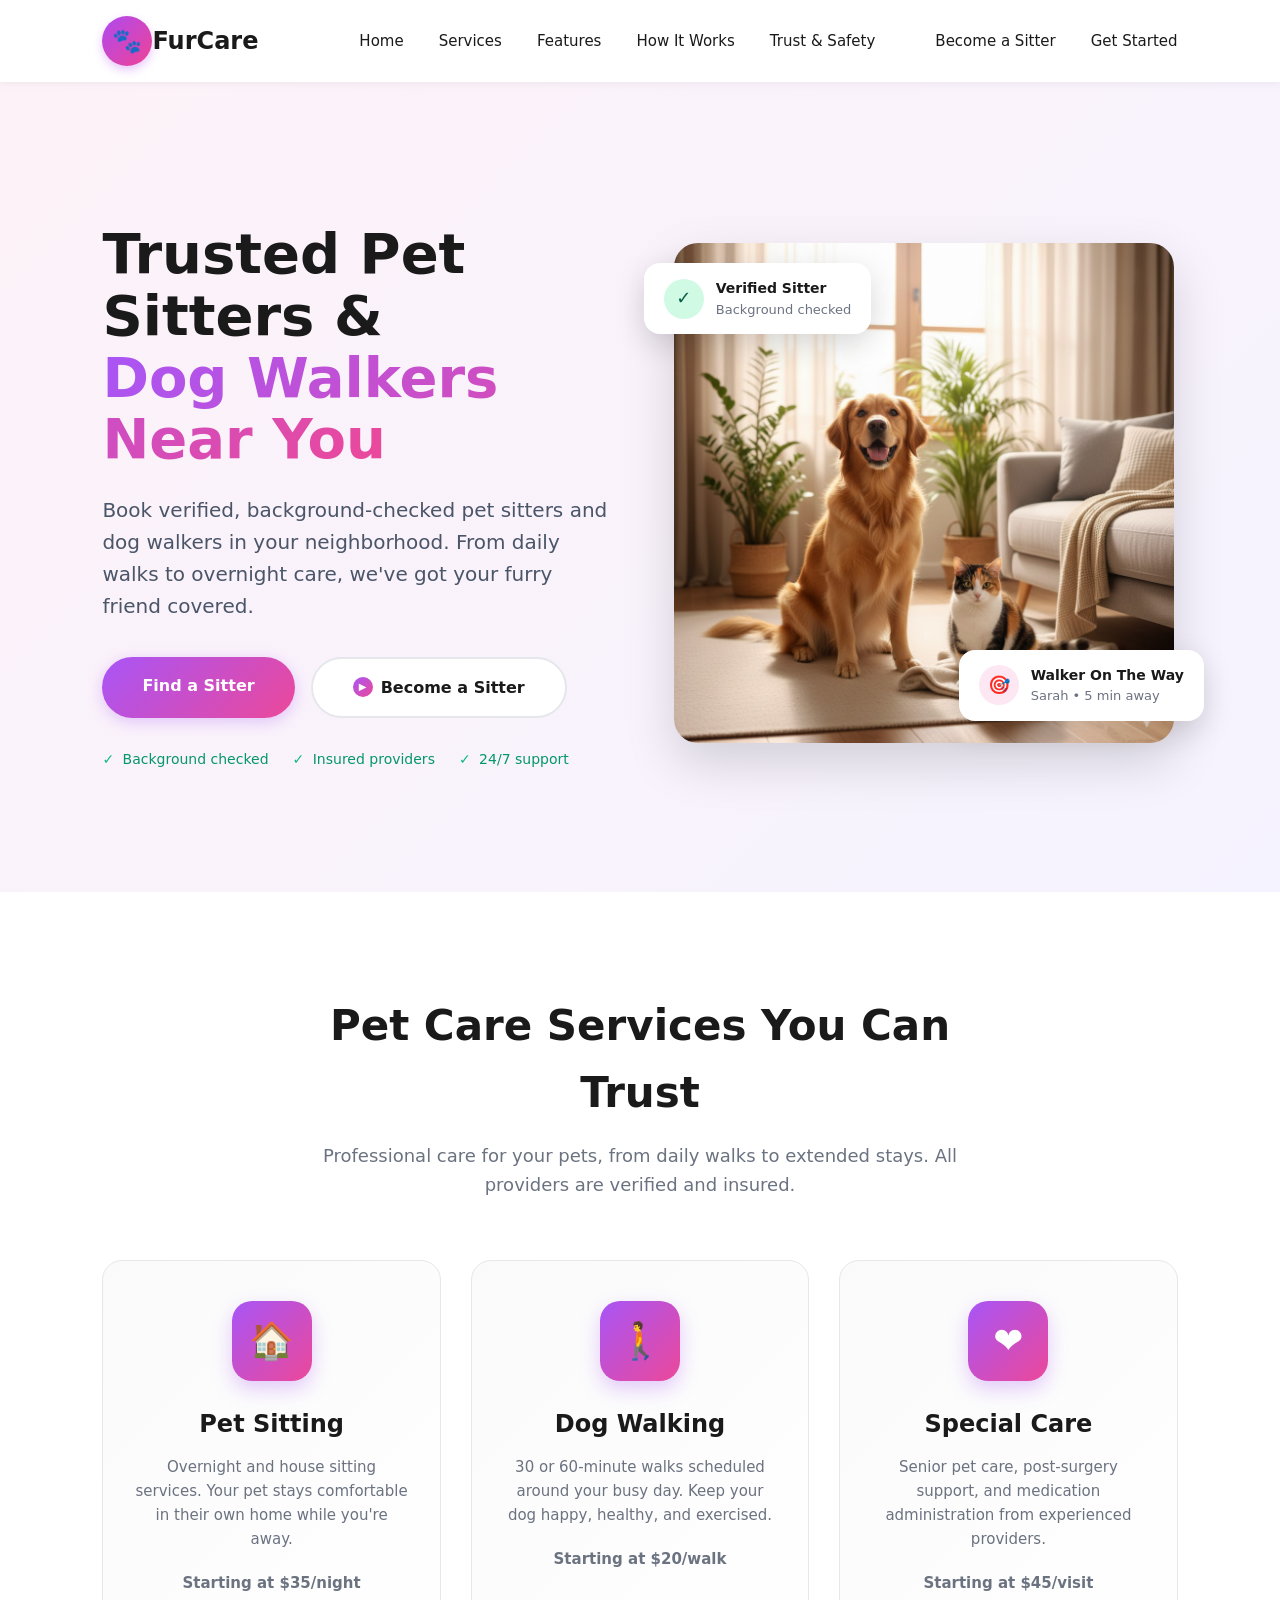
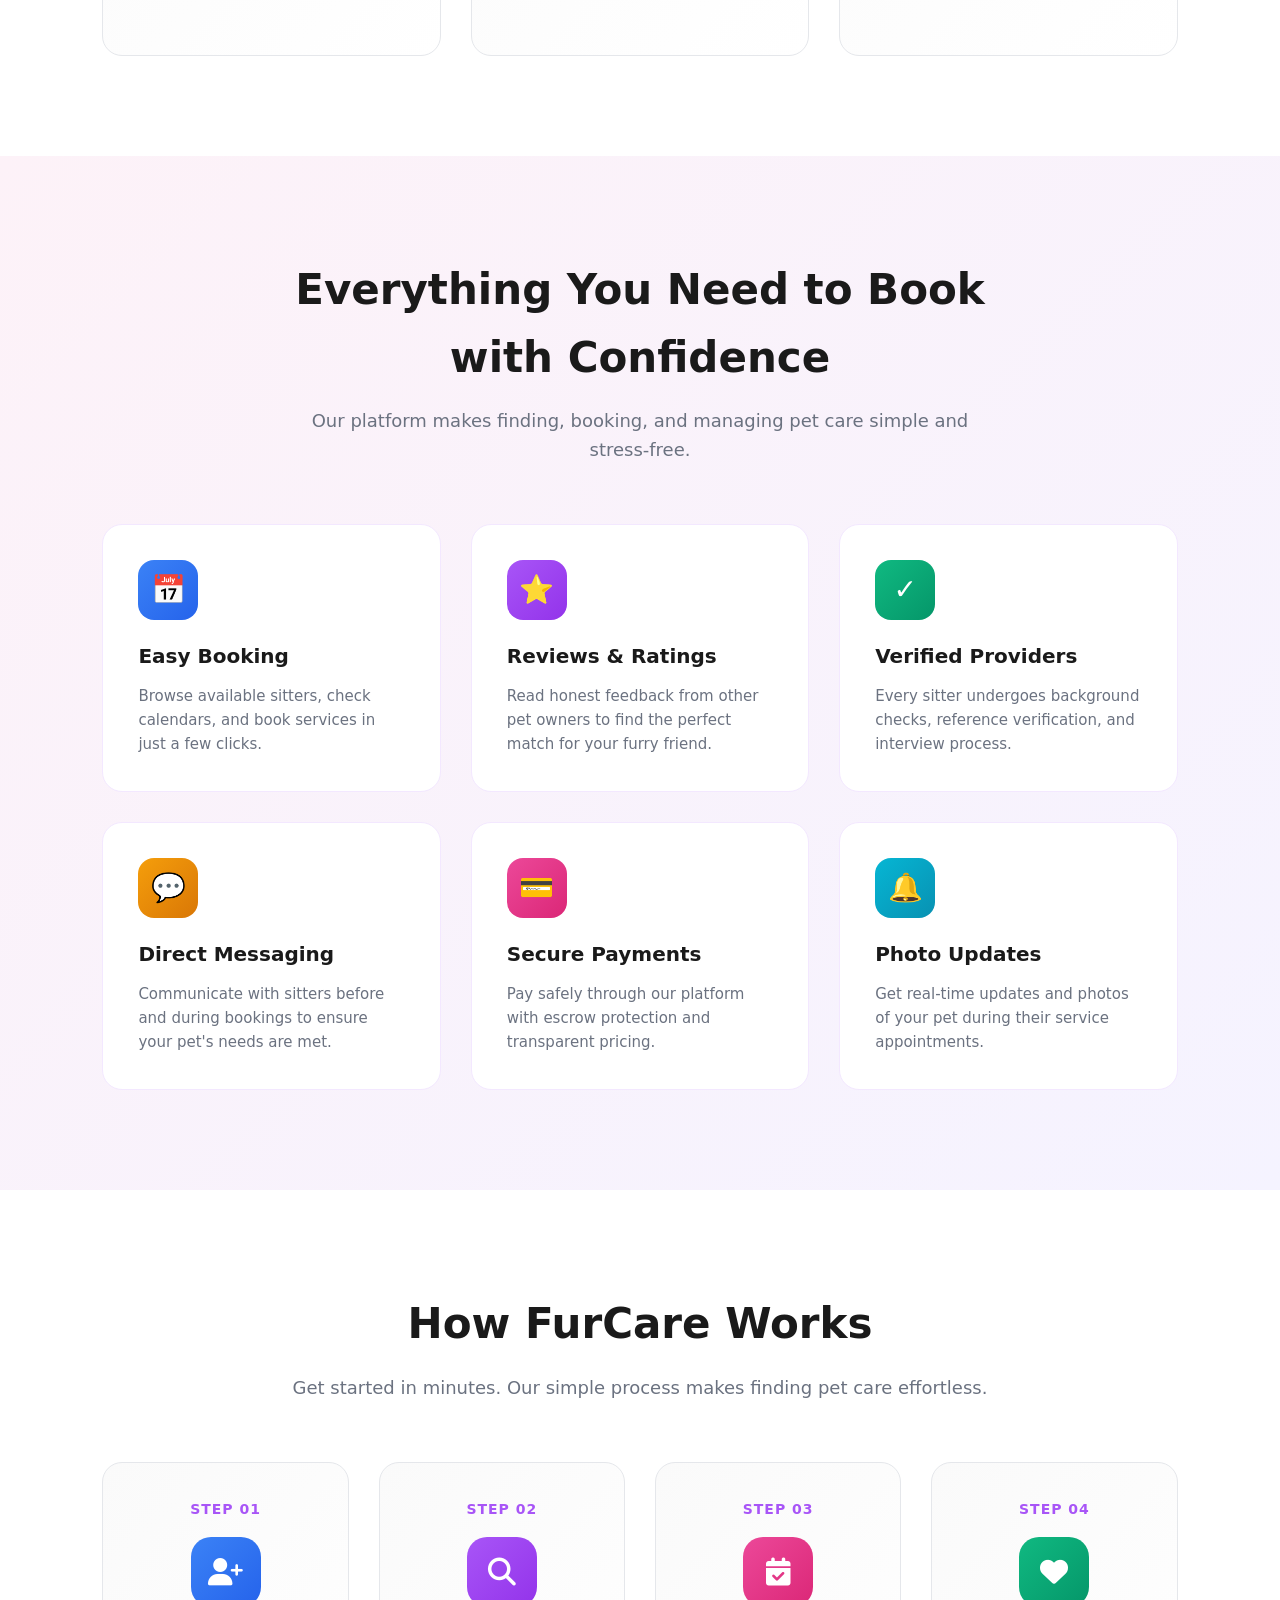
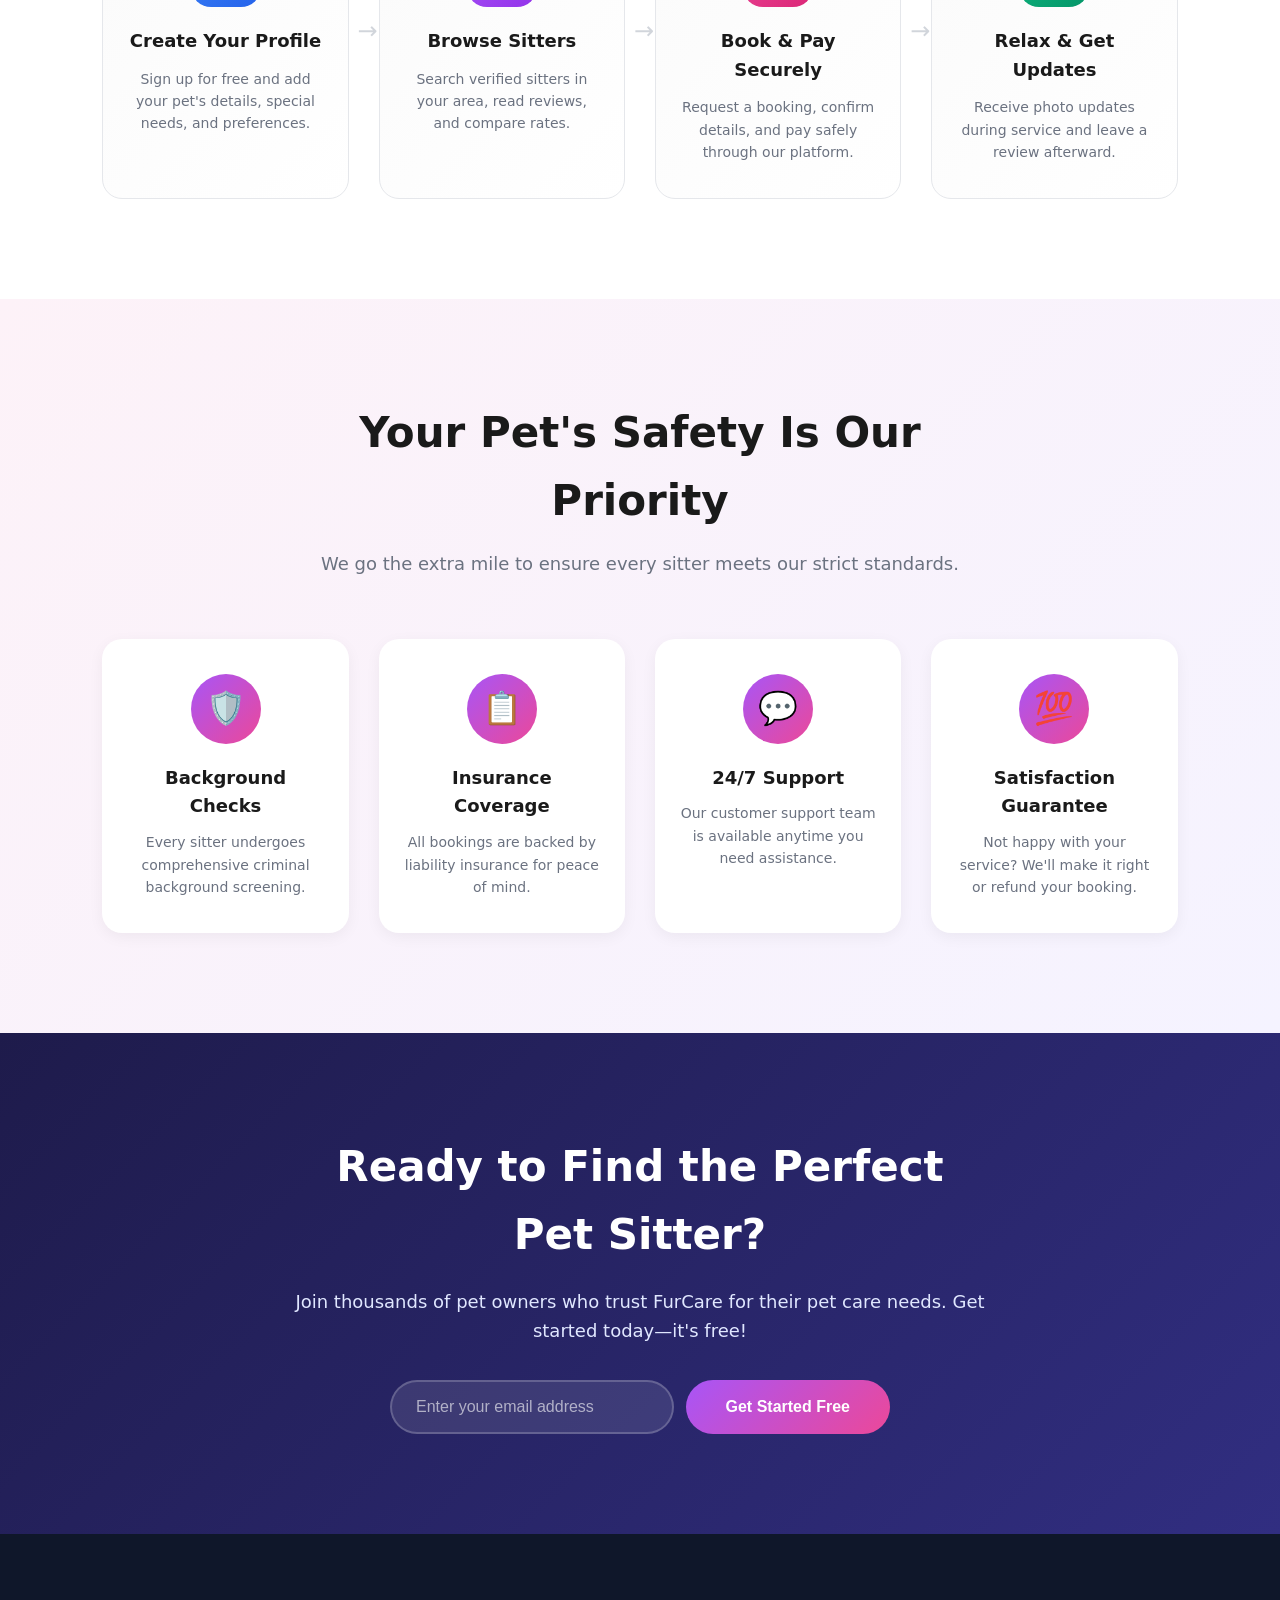
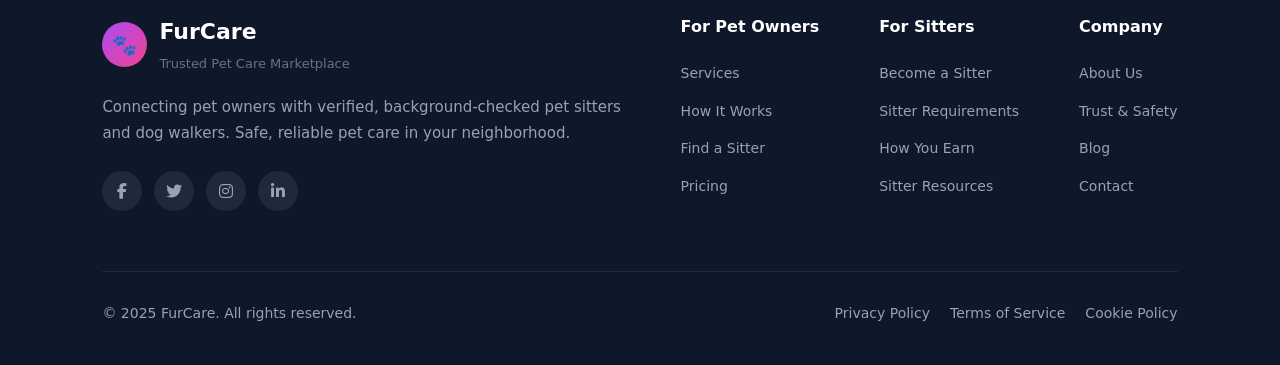
==== index.html @ bb8a407b "feat: add home link to logo and site header" ====
<!DOCTYPE html>
<html lang="en">
<head>
    <meta charset="UTF-8">
    <meta name="viewport" content="width=device-width, initial-scale=1.0">
    <title>FurCare - Trusted Pet Sitters & Dog Walkers</title>
    <meta name="description" content="Book verified pet sitters and dog walkers in your city. Background-checked, insured, and trusted by pet owners.">
    
    <!-- Font Awesome Icons -->
    <link rel="stylesheet" href="https://cdnjs.cloudflare.com/ajax/libs/font-awesome/6.5.1/css/all.min.css">
    
    <!-- Link to external CSS file -->
    <link rel="stylesheet" href="css/styles.css">
</head>


<body>

    <!-- ===== HEADER ===== -->
    <header class="site-header">
    <div class="logo-container">
        <a href="/" style="text-decoration: none; color: inherit; display: flex; align-items: center;">
            <div class="logo">
                <span class="emoji">🐾</span>
            </div>
            <h1 class="header">FurCare</h1>
        </a>
    </div>

        <nav class="main-nav">
            <ul class="nav-left">
                <li><a href="#hero">Home</a></li>
                <li><a href="#services">Services</a></li>
                <li><a href="#features">Features</a></li>
                <li><a href="#how-it-works">How It Works</a></li>
                <li><a href="#trust">Trust & Safety</a></li>
            </ul>

            <ul class="nav-right">
                <li><a href="#become-sitter">Become a Sitter</a></li>
                <li><a href="#get-started">Get Started</a></li>
            </ul>
        </nav>

        <button class="mobile-menu-toggle" aria-label="Toggle menu">
            <i class="fas fa-bars"></i>
        </button>
    </header>


    <main>
    <!-- ===== HERO SECTION ===== -->
    <section id="hero" class="hero-section">
        <div class="hero-container">
            <div class="hero-text">
                <h1 class="hero-title">
                    Trusted Pet Sitters & <br>
                    <span class="highlight">Dog Walkers Near You</span>
                </h1>

                <p class="hero-subtitle">
                    Book verified, background-checked pet sitters and dog walkers in your neighborhood. From daily walks to overnight care, we've got your furry friend covered.
                </p>

                <div class="hero-actions">
                    <a href="#get-started" class="btn-primary">Find a Sitter</a>
                    <a href="#become-sitter" class="btn-secondary">
                        <span class="play-icon">▶</span> Become a Sitter
                    </a>
                </div>

                <div class="hero-checklist">
                    <span><span class="check">✓</span> Background checked</span>
                    <span><span class="check">✓</span> Insured providers</span>
                    <span><span class="check">✓</span> 24/7 support</span>
                </div>
            </div>

            <div class="hero-visual">
                <div class="image-wrapper">
                    <img src="assets/images/pet_hero.jpg" alt="Dog licking nose" class="main-img" />
                    
                    <div class="floating-card health-check">
                        <div class="card-icon check-circle">✓</div>
                        <div class="card-content">
                            <strong>Verified Sitter</strong>
                            <p>Background checked</p>
                        </div>
                    </div>

                    <div class="floating-card walker-status">
                        <div class="card-icon target-icon">🎯</div>
                        <div class="card-content">
                            <strong>Walker On The Way</strong>
                            <p>Sarah • 5 min away</p>
                        </div>
                    </div>
                </div>
            </div>
        </div>
    </section>

    <!-- ===== SERVICES SECTION ===== -->
    <section id="services" class="services-section">
        <div class="section-header">
            <h2>Pet Care Services You Can Trust</h2>
            <p>Professional care for your pets, from daily walks to extended stays. All providers are verified and insured.</p>
        </div>

        <div class="services-grid">
            <div class="service-card">
                <div class="service-icon">🏠</div>
                <h3>Pet Sitting</h3>
                <p>Overnight and house sitting services. Your pet stays comfortable in their own home while you're away.</p>
                <p class="service-price">Starting at $35/night</p>
            </div>

            <div class="service-card">
                <div class="service-icon">🚶</div>
                <h3>Dog Walking</h3>
                <p>30 or 60-minute walks scheduled around your busy day. Keep your dog happy, healthy, and exercised.</p>
                <p class="service-price">Starting at $20/walk</p>
            </div>

            <div class="service-card">
                <div class="service-icon">❤️</div>
                <h3>Special Care</h3>
                <p>Senior pet care, post-surgery support, and medication administration from experienced providers.</p>
                <p class="service-price">Starting at $45/visit</p>
            </div>
        </div>
    </section>

    <!-- ===== FEATURES SECTION ===== -->
    <section id="features" class="features-section">
        <div class="section-header">
            <h2>Everything You Need to Book with Confidence</h2>
            <p>Our platform makes finding, booking, and managing pet care simple and stress-free.</p>
        </div>

        <div class="features-grid">
            <div class="feature-card">
                <div class="icon-box blue">📅</div>
                <h3>Easy Booking</h3>
                <p>Browse available sitters, check calendars, and book services in just a few clicks.</p>
            </div>

            <div class="feature-card">
                <div class="icon-box purple">⭐</div>
                <h3>Reviews & Ratings</h3>
                <p>Read honest feedback from other pet owners to find the perfect match for your furry friend.</p>
            </div>

            <div class="feature-card">
                <div class="icon-box green">✓</div>
                <h3>Verified Providers</h3>
                <p>Every sitter undergoes background checks, reference verification, and interview process.</p>
            </div>

            <div class="feature-card">
                <div class="icon-box orange">💬</div>
                <h3>Direct Messaging</h3>
                <p>Communicate with sitters before and during bookings to ensure your pet's needs are met.</p>
            </div>

            <div class="feature-card">
                <div class="icon-box pink">💳</div>
                <h3>Secure Payments</h3>
                <p>Pay safely through our platform with escrow protection and transparent pricing.</p>
            </div>

            <div class="feature-card">
                <div class="icon-box cyan">🔔</div>
                <h3>Photo Updates</h3>
                <p>Get real-time updates and photos of your pet during their service appointments.</p>
            </div>
        </div>
    </section>

    <!-- ===== HOW IT WORKS SECTION ===== -->
    <section id="how-it-works" class="how-section">
        <div class="section-header">
            <h2>How FurCare Works</h2>
            <p>Get started in minutes. Our simple process makes finding pet care effortless.</p>
        </div>

        <div class="steps-grid">
            <div class="step-box">
                <div class="step-number">STEP 01</div>
                <div class="step-icon-blue">
                    <i class="fa-solid fa-user-plus"></i>
                </div>
                <h3>Create Your Profile</h3>
                <p>Sign up for free and add your pet's details, special needs, and preferences.</p>
            </div>

            <div class="step-box">
                <div class="step-number">STEP 02</div>
                <div class="step-icon-purple">
                    <i class="fa-solid fa-magnifying-glass"></i>
                </div>
                <h3>Browse Sitters</h3>
                <p>Search verified sitters in your area, read reviews, and compare rates.</p>
            </div>

            <div class="step-box">
                <div class="step-number">STEP 03</div>
                <div class="step-icon-pink">
                    <i class="fa-solid fa-calendar-check"></i>
                </div>
                <h3>Book & Pay Securely</h3>
                <p>Request a booking, confirm details, and pay safely through our platform.</p>
            </div>

            <div class="step-box">
                <div class="step-number">STEP 04</div>
                <div class="step-icon-green">
                    <i class="fa-solid fa-heart"></i>
                </div>
                <h3>Relax & Get Updates</h3>
                <p>Receive photo updates during service and leave a review afterward.</p>
            </div>
        </div>
    </section>

    <!-- ===== TRUST & SAFETY SECTION ===== -->
    <section id="trust" class="trust-section">
        <div class="section-header">
            <h2>Your Pet's Safety Is Our Priority</h2>
            <p>We go the extra mile to ensure every sitter meets our strict standards.</p>
        </div>

        <div class="trust-grid">
            <div class="trust-card">
                <div class="trust-icon">🛡️</div>
                <h3>Background Checks</h3>
                <p>Every sitter undergoes comprehensive criminal background screening.</p>
            </div>

            <div class="trust-card">
                <div class="trust-icon">📋</div>
                <h3>Insurance Coverage</h3>
                <p>All bookings are backed by liability insurance for peace of mind.</p>
            </div>

            <div class="trust-card">
                <div class="trust-icon">💬</div>
                <h3>24/7 Support</h3>
                <p>Our customer support team is available anytime you need assistance.</p>
            </div>

            <div class="trust-card">
                <div class="trust-icon">💯</div>
                <h3>Satisfaction Guarantee</h3>
                <p>Not happy with your service? We'll make it right or refund your booking.</p>
            </div>
        </div>
    </section>

    <!-- ===== CTA SECTION ===== -->
    <section id="get-started" class="cta-section">
        <div class="cta-content">
            <h2>Ready to Find the Perfect Pet Sitter?</h2>
            <p>Join thousands of pet owners who trust FurCare for their pet care needs. Get started today—it's free!</p>
            
            <form class="email-form" id="emailForm">
                <input 
                    type="email" 
                    class="email-input" 
                    placeholder="Enter your email address"
                    required
                    id="emailInput"
                />
                <button type="submit" class="email-submit">Get Started Free</button>
            </form>
        </div>
    </section>
    </main>

    <!-- ===== FOOTER ===== -->
    <footer class="footer-section">
        <div class="footer-container">
            <div class="footer-top">
                <div class="footer-brand">
                    <div class="brand-header">
                        <div class="footer-logo">🐾</div>
                        <div>
                            <h3 class="brand-name">FurCare</h3>
                            <span class="brand-tagline">Trusted Pet Care Marketplace</span>
                        </div>
                    </div>

                    <p class="brand-desc">
                        Connecting pet owners with verified, background-checked pet sitters and dog walkers. Safe, reliable pet care in your neighborhood.
                    </p>

                    <div class="social-icons">
                        <a href="#" class="social-link" aria-label="Facebook"><i class="fa-brands fa-facebook-f"></i></a>
                        <a href="#" class="social-link" aria-label="Twitter"><i class="fa-brands fa-twitter"></i></a>
                        <a href="#" class="social-link" aria-label="Instagram"><i class="fa-brands fa-instagram"></i></a>
                        <a href="#" class="social-link" aria-label="LinkedIn"><i class="fa-brands fa-linkedin-in"></i></a>
                    </div>
                </div>

                <div class="footer-links">
                    <div class="link-col">
                        <h4>For Pet Owners</h4>
                        <ul>
                            <li><a href="#services">Services</a></li>
                            <li><a href="#how-it-works">How It Works</a></li>
                            <li><a href="#">Find a Sitter</a></li>
                            <li><a href="#">Pricing</a></li>
                        </ul>
                    </div>

                    <div class="link-col">
                        <h4>For Sitters</h4>
                        <ul>
                            <li><a href="#become-sitter">Become a Sitter</a></li>
                            <li><a href="#">Sitter Requirements</a></li>
                            <li><a href="#">How You Earn</a></li>
                            <li><a href="#">Sitter Resources</a></li>
                        </ul>
                    </div>

                    <div class="link-col">
                        <h4>Company</h4>
                        <ul>
                            <li><a href="#">About Us</a></li>
                            <li><a href="#trust">Trust & Safety</a></li>
                            <li><a href="#">Blog</a></li>
                            <li><a href="#">Contact</a></li>
                        </ul>
                    </div>
                </div>
            </div>

            <div class="footer-bottom">
                <p>&copy; 2025 FurCare. All rights reserved.</p>

                <div class="legal-links">
                    <a href="#">Privacy Policy</a>
                    <a href="#">Terms of Service</a>
                    <a href="#">Cookie Policy</a>
                </div>
            </div>
        </div>
    </footer>

    <!-- Link to external JavaScript file -->
    <script src="js/script.js"></script>

</body>
</html>
---- css/styles.css ----
/* =====================================================
   FURCARE MARKETPLACE - MAIN STYLESHEET
   ===================================================== */

/* ===== ROOT VARIABLES ===== */
:root {
    /* Color Palette */
    --color-primary: #a855f7;
    --color-primary-dark: #9333ea;
    --color-secondary: #ec4899;
    --color-secondary-dark: #db2777;
    
    /* Gradient Colors */
    --gradient-primary: linear-gradient(135deg, #a855f7, #ec4899);
    --gradient-purple: linear-gradient(135deg, #ae4af2, #f04294);
    --gradient-hero-bg: linear-gradient(135deg, #fdf2f8 0%, #f5f3ff 100%);
    --gradient-cta-bg: linear-gradient(135deg, #1e1b4b 0%, #312e81 100%);
    
    /* Icon Gradients */
    --gradient-blue: linear-gradient(135deg, #3b82f6, #2563eb);
    --gradient-purple-alt: linear-gradient(135deg, #a855f7, #9333ea);
    --gradient-green: linear-gradient(135deg, #10b981, #059669);
    --gradient-orange: linear-gradient(135deg, #f59e0b, #d97706);
    --gradient-pink: linear-gradient(135deg, #ec4899, #db2777);
    --gradient-cyan: linear-gradient(135deg, #06b6d4, #0891b2);
    
    /* Neutral Colors */
    --color-text-primary: #1a1a1a;
    --color-text-secondary: #6b7280;
    --color-text-tertiary: #94a3b8;
    --color-text-muted: #4a5568;
    
    /* Background Colors */
    --color-bg-primary: #ffffff;
    --color-bg-secondary: #fef9f4;
    --color-bg-tertiary: #fafafa;
    --color-bg-dark: #0f172a;
    --color-bg-dark-secondary: #1e293b;
    
    /* Border Colors */
    --color-border-light: #e5e7eb;
    --color-border-lighter: #f3e8ff;
    --color-border-dark: #1e293b;
    
    /* Success/Status Colors */
    --color-success: #10b981;
    --color-success-dark: #059669;
    --color-success-bg: #d1fae5;
    --color-success-text: #065f46;
    
    /* Accent Colors */
    --color-pink-bg: #fce7f3;
    --color-pink-text: #be185d;
    --color-purple-light: #e0e7ff;
    --color-slate: #64748b;
    
    /* Spacing Scale */
    --space-xs: 8px;
    --space-sm: 12px;
    --space-md: 16px;
    --space-lg: 20px;
    --space-xl: 24px;
    --space-2xl: 30px;
    --space-3xl: 35px;
    --space-4xl: 40px;
    --space-5xl: 50px;
    --space-6xl: 60px;
    --space-7xl: 80px;
    --space-8xl: 100px;
    
    /* Typography */
    --font-family-base: 'Segoe UI', system-ui, -apple-system, sans-serif;
    
    --font-size-xs: 13px;
    --font-size-sm: 14px;
    --font-size-base: 15px;
    --font-size-md: 16px;
    --font-size-lg: 18px;
    --font-size-xl: 20px;
    --font-size-2xl: 22px;
    --font-size-3xl: 24px;
    --font-size-4xl: 32px;
    --font-size-5xl: 42px;
    --font-size-6xl: 56px;
    
    --font-weight-normal: 500;
    --font-weight-semibold: 600;
    --font-weight-bold: 700;
    --font-weight-extrabold: 800;
    
    --line-height-tight: 1.1;
    --line-height-normal: 1.6;
    --line-height-relaxed: 1.7;
    
    /* Border Radius */
    --radius-sm: 16px;
    --radius-md: 20px;
    --radius-lg: 24px;
    --radius-full: 50px;
    --radius-circle: 50%;
    
    /* Shadows */
    --shadow-sm: 0 2px 8px rgba(0, 0, 0, 0.05);
    --shadow-md: 0 4px 15px rgba(0, 0, 0, 0.05);
    --shadow-lg: 0 10px 30px rgba(0, 0, 0, 0.15);
    --shadow-xl: 0 20px 50px rgba(0, 0, 0, 0.15);
    --shadow-primary: 0 4px 15px rgba(168, 85, 247, 0.3);
    --shadow-primary-hover: 0 6px 20px rgba(168, 85, 247, 0.4);
    --shadow-card-hover: 0 20px 40px rgba(168, 85, 247, 0.15);
    
    /* Transitions */
    --transition-fast: 0.2s ease;
    --transition-base: 0.3s ease;
    --transition-slow: 0.3s ease-in-out;
    
    /* Z-index Scale */
    --z-base: 1;
    --z-dropdown: 1000;
    --z-sticky: 9999;
    --z-overlay: 9998;
    --z-modal: 10000;
    --z-modal-content: 10001;
    
    /* Layout */
    --max-width-container: 1200px;
    --max-width-container-lg: 1400px;
    --max-width-text: 600px;
    --max-width-section-header: 700px;
    --padding-section: var(--space-8xl) 8%;
    --padding-section-mobile: 60px 5%;
}

/* ===== CSS RESET & GLOBAL STYLES ===== */
* {
    margin: 0;
    padding: 0;
    box-sizing: border-box;
}

html {
    scroll-behavior: smooth;
}

body {
    font-family: var(--font-family-base);
    background-color: var(--color-bg-secondary);
    color: var(--color-text-primary);
    line-height: var(--line-height-normal);
}

/* ===== HEADER STYLES ===== */
.site-header {
    position: sticky;
    top: 0;
    z-index: var(--z-sticky);
    display: flex;
    justify-content: space-between;
    align-items: center;
    padding: var(--space-md) 8%;
    background-color: var(--color-bg-primary);
    box-shadow: var(--shadow-sm);
}

.logo-container {
    display: flex;
    align-items: center;
    gap: var(--space-sm);
}

.logo {
    width: var(--space-5xl);
    height: var(--space-5xl);
    border-radius: var(--radius-circle);
    background: var(--gradient-purple);
    display: flex;
    align-items: center;
    justify-content: center;
    box-shadow: 0 4px 10px rgba(174, 74, 242, 0.3);
}

.emoji {
    font-size: var(--font-size-3xl);
}

.header {
    font-size: var(--font-size-3xl);
    font-weight: var(--font-weight-bold);
    color: var(--color-text-primary);
}

.main-nav {
    display: flex;
    align-items: center;
    gap: var(--space-6xl);
    background: var(--color-bg-primary);
    isolation: isolate;
}

.nav-left, .nav-right {
    display: flex;
    gap: var(--space-3xl);
    list-style: none;
}

.main-nav a {
    text-decoration: none;
    color: var(--color-text-primary);
    font-weight: var(--font-weight-normal);
    font-size: var(--font-size-base);
    transition: color var(--transition-fast);
}

.main-nav a:hover {
    color: var(--color-primary);
}

/* Mobile menu toggle (hidden by default) */
.mobile-menu-toggle {
    display: none;
    background: none;
    border: none;
    font-size: var(--font-size-3xl);
    cursor: pointer;
    color: var(--color-text-primary);
}

/* ===== HERO SECTION ===== */
.hero-section {
    background: var(--gradient-hero-bg);
    padding: var(--space-8xl) 8% var(--space-7xl);
    min-height: 90vh;
    display: flex;
    align-items: center;
}

.hero-container {
    display: grid;
    grid-template-columns: 1fr 1fr;
    gap: var(--space-6xl);
    max-width: var(--max-width-container-lg);
    margin: 0 auto;
    align-items: center;
}

.hero-text {
    max-width: var(--max-width-text);
}

.hero-title {
    font-size: var(--font-size-6xl);
    line-height: var(--line-height-tight);
    font-weight: var(--font-weight-extrabold);
    margin-bottom: var(--space-xl);
    color: var(--color-text-primary);
}

.hero-title .highlight {
    background: var(--gradient-primary);
    -webkit-background-clip: text;
    -webkit-text-fill-color: transparent;
    background-clip: text;
}

.hero-subtitle {
    font-size: var(--font-size-xl);
    color: var(--color-text-muted);
    margin-bottom: var(--space-3xl);
    line-height: var(--line-height-normal);
}

.hero-actions {
    display: flex;
    gap: var(--space-md);
    margin-bottom: var(--space-2xl);
    flex-wrap: wrap;
}

/* Button Styles */
.btn-primary {
    padding: var(--space-md) var(--space-4xl);
    background: var(--gradient-primary);
    color: var(--color-bg-primary);
    border-radius: var(--radius-full);
    text-decoration: none;
    font-weight: var(--font-weight-semibold);
    font-size: var(--font-size-md);
    display: inline-block;
    box-shadow: var(--shadow-primary);
    transition: transform var(--transition-fast), box-shadow var(--transition-fast);
}

.btn-primary:hover {
    transform: translateY(-2px);
    box-shadow: var(--shadow-primary-hover);
}

.btn-secondary {
    padding: var(--space-md) var(--space-4xl);
    border: 2px solid var(--color-border-light);
    background: var(--color-bg-primary);
    border-radius: var(--radius-full);
    text-decoration: none;
    color: var(--color-text-primary);
    display: inline-flex;
    align-items: center;
    gap: var(--space-xs);
    font-weight: var(--font-weight-semibold);
    font-size: var(--font-size-md);
    transition: border-color var(--transition-fast), transform var(--transition-fast);
}

.btn-secondary:hover {
    border-color: var(--color-primary);
    transform: translateY(-2px);
}

.play-icon {
    width: var(--space-lg);
    height: var(--space-lg);
    background: var(--gradient-primary);
    border-radius: var(--radius-circle);
    display: flex;
    align-items: center;
    justify-content: center;
    color: var(--color-bg-primary);
    font-size: 10px;
}

.hero-checklist {
    display: flex;
    gap: var(--space-xl);
    font-size: var(--font-size-sm);
    color: var(--color-success-dark);
    flex-wrap: wrap;
}

.check {
    color: var(--color-success);
    font-weight: var(--font-weight-bold);
    margin-right: 4px;
}

/* Hero Visual */
.hero-visual {
    display: flex;
    justify-content: center;
}

.image-wrapper {
    position: relative;
    max-width: 500px;
    width: 100%;
}

.main-img {
    width: 100%;
    border-radius: var(--radius-lg);
    box-shadow: var(--shadow-xl);
}

/* Floating Cards */
.floating-card {
    position: absolute;
    background: var(--color-bg-primary);
    padding: 14px var(--space-lg);
    border-radius: var(--radius-sm);
    display: flex;
    align-items: center;
    gap: var(--space-sm);
    box-shadow: var(--shadow-lg);
    animation: float 3s ease-in-out infinite;
}

@keyframes float {
    0%, 100% { transform: translateY(0); }
    50% { transform: translateY(-10px); }
}

.health-check {
    top: var(--space-lg);
    left: -30px;
}

.walker-status {
    bottom: var(--space-2xl);
    right: -30px;
}

.card-icon {
    width: var(--space-4xl);
    height: var(--space-4xl);
    border-radius: var(--radius-circle);
    display: flex;
    align-items: center;
    justify-content: center;
    font-size: var(--font-size-lg);
}

.check-circle {
    background: var(--color-success-bg);
    color: var(--color-success-text);
}

.target-icon {
    background: var(--color-pink-bg);
    color: var(--color-pink-text);
}

.card-content strong {
    display: block;
    font-size: var(--font-size-sm);
    color: var(--color-text-primary);
}

.card-content p {
    font-size: var(--font-size-xs);
    color: var(--color-text-secondary);
    margin: 0;
}

/* ===== SECTION HEADER (REUSABLE) ===== */
.section-header {
    text-align: center;
    max-width: var(--max-width-section-header);
    margin: 0 auto var(--space-6xl);
}

.section-header h2 {
    font-size: var(--font-size-5xl);
    margin-bottom: var(--space-md);
    color: var(--color-text-primary);
    font-weight: var(--font-weight-bold);
}

.section-header p {
    color: var(--color-text-secondary);
    font-size: var(--font-size-lg);
    line-height: var(--line-height-normal);
}

/* ===== SERVICES SECTION ===== */
.services-section {
    padding: var(--padding-section);
    background: var(--color-bg-primary);
}

.services-grid {
    display: grid;
    grid-template-columns: repeat(3, 1fr);
    gap: var(--space-2xl);
    max-width: var(--max-width-container);
    margin: 0 auto;
}

.service-card {
    background: linear-gradient(135deg, var(--color-bg-tertiary) 0%, var(--color-bg-primary) 100%);
    border: 1px solid var(--color-border-light);
    border-radius: var(--radius-md);
    padding: var(--space-4xl) var(--space-2xl);
    text-align: center;
    transition: all var(--transition-base);
}

.service-card:hover {
    transform: translateY(-8px);
    box-shadow: var(--shadow-card-hover);
    border-color: var(--color-primary);
}

.service-icon {
    width: var(--space-7xl);
    height: var(--space-7xl);
    margin: 0 auto var(--space-xl);
    border-radius: var(--radius-md);
    display: flex;
    align-items: center;
    justify-content: center;
    font-size: 36px;
    background: var(--gradient-primary);
    color: var(--color-bg-primary);
    box-shadow: 0 8px 20px rgba(168, 85, 247, 0.3);
}

.service-card h3 {
    font-size: var(--font-size-3xl);
    margin-bottom: var(--space-sm);
    color: var(--color-text-primary);
}

.service-card p {
    color: var(--color-text-secondary);
    font-size: var(--font-size-base);
    line-height: var(--line-height-normal);
    margin-bottom: var(--space-lg);
}

.service-price {
    font-size: var(--font-size-sm);
    color: var(--color-primary);
    font-weight: var(--font-weight-semibold);
}

/* ===== FEATURES SECTION ===== */
.features-section {
    padding: var(--padding-section);
    background: var(--gradient-hero-bg);
}

.features-grid {
    display: grid;
    grid-template-columns: repeat(3, 1fr);
    gap: var(--space-2xl);
    max-width: var(--max-width-container);
    margin: 0 auto;
}

.feature-card {
    background: var(--color-bg-primary);
    border: 1px solid var(--color-border-lighter);
    border-radius: var(--radius-md);
    padding: var(--space-3xl);
    transition: all var(--transition-base);
}

.feature-card:hover {
    transform: translateY(-6px);
    box-shadow: 0 15px 35px rgba(168, 85, 247, 0.1);
}

.icon-box {
    width: var(--space-6xl);
    height: var(--space-6xl);
    border-radius: var(--radius-sm);
    display: flex;
    align-items: center;
    justify-content: center;
    font-size: 28px;
    margin-bottom: var(--space-lg);
}

/* Icon color variants */
.blue { background: var(--gradient-blue); color: var(--color-bg-primary); }
.purple { background: var(--gradient-purple-alt); color: var(--color-bg-primary); }
.green { background: var(--gradient-green); color: var(--color-bg-primary); }
.orange { background: var(--gradient-orange); color: var(--color-bg-primary); }
.pink { background: var(--gradient-pink); color: var(--color-bg-primary); }
.cyan { background: var(--gradient-cyan); color: var(--color-bg-primary); }

.feature-card h3 {
    font-size: var(--font-size-xl);
    margin-bottom: var(--space-sm);
    color: var(--color-text-primary);
}

.feature-card p {
    color: var(--color-text-secondary);
    font-size: var(--font-size-base);
    line-height: var(--line-height-normal);
}

/* ===== HOW IT WORKS SECTION ===== */
.how-section {
    padding: var(--padding-section);
    background: var(--color-bg-primary);
}

.steps-grid {
    display: grid;
    grid-template-columns: repeat(4, 1fr);
    gap: var(--space-2xl);
    max-width: var(--max-width-container);
    margin: var(--space-6xl) auto 0;
}

.step-box {
    background: linear-gradient(135deg, var(--color-bg-tertiary) 0%, var(--color-bg-primary) 100%);
    border: 1px solid var(--color-border-light);
    border-radius: var(--radius-md);
    padding: var(--space-3xl) 25px;
    text-align: center;
    transition: all var(--transition-base);
    position: relative;
}

/* Arrow between steps */
.step-box::after {
    content: '→';
    position: absolute;
    right: -30px;
    top: 50%;
    transform: translateY(-50%);
    font-size: var(--font-size-3xl);
    color: #d1d5db;
    font-weight: 300;
}

.step-box:last-child::after {
    display: none;
}

.step-box:hover {
    transform: translateY(-6px);
    box-shadow: 0 15px 35px rgba(168, 85, 247, 0.1);
    border-color: var(--color-primary);
}

.step-number {
    font-size: var(--font-size-sm);
    font-weight: var(--font-weight-bold);
    color: var(--color-primary);
    margin-bottom: var(--space-md);
    letter-spacing: 1px;
}

.step-icon-blue,
.step-icon-purple,
.step-icon-pink,
.step-icon-green {
    width: 70px;
    height: 70px;
    margin: 0 auto var(--space-lg);
    border-radius: var(--radius-md);
    display: flex;
    align-items: center;
    justify-content: center;
    font-size: 28px;
    color: var(--color-bg-primary);
}

.step-icon-blue { background: var(--gradient-blue); }
.step-icon-purple { background: var(--gradient-purple-alt); }
.step-icon-pink { background: var(--gradient-pink); }
.step-icon-green { background: var(--gradient-green); }

.step-box h3 {
    font-size: var(--font-size-lg);
    margin-bottom: var(--space-sm);
    color: var(--color-text-primary);
}

.step-box p {
    font-size: var(--font-size-sm);
    color: var(--color-text-secondary);
    line-height: var(--line-height-normal);
}

/* ===== TRUST & SAFETY SECTION ===== */
.trust-section {
    padding: var(--padding-section);
    background: var(--gradient-hero-bg);
}

.trust-grid {
    display: grid;
    grid-template-columns: repeat(4, 1fr);
    gap: var(--space-2xl);
    max-width: var(--max-width-container);
    margin: var(--space-6xl) auto 0;
}

.trust-card {
    background: var(--color-bg-primary);
    border-radius: var(--radius-md);
    padding: var(--space-3xl) 25px;
    text-align: center;
    box-shadow: var(--shadow-md);
}

.trust-icon {
    width: 70px;
    height: 70px;
    margin: 0 auto var(--space-lg);
    border-radius: var(--radius-circle);
    background: var(--gradient-primary);
    display: flex;
    align-items: center;
    justify-content: center;
    font-size: 32px;
    color: var(--color-bg-primary);
}

.trust-card h3 {
    font-size: var(--font-size-lg);
    margin-bottom: 10px;
    color: var(--color-text-primary);
}

.trust-card p {
    font-size: var(--font-size-sm);
    color: var(--color-text-secondary);
    line-height: var(--line-height-normal);
}

/* ===== CTA SECTION ===== */
.cta-section {
    padding: var(--padding-section);
    background: var(--gradient-cta-bg);
    text-align: center;
    color: var(--color-bg-primary);
}

.cta-content {
    max-width: var(--max-width-section-header);
    margin: 0 auto;
}

.cta-content h2 {
    font-size: var(--font-size-5xl);
    margin-bottom: var(--space-lg);
    font-weight: var(--font-weight-bold);
}

.cta-content p {
    font-size: var(--font-size-lg);
    margin-bottom: var(--space-3xl);
    color: var(--color-purple-light);
}

.email-form {
    display: flex;
    gap: var(--space-sm);
    max-width: 500px;
    margin: 0 auto;
}

.email-input {
    flex: 1;
    padding: var(--space-md) var(--space-xl);
    border: 2px solid rgba(255, 255, 255, 0.2);
    border-radius: var(--radius-full);
    background: rgba(255, 255, 255, 0.1);
    color: var(--color-bg-primary);
    font-size: var(--font-size-md);
}

.email-input::placeholder {
    color: rgba(255, 255, 255, 0.6);
}

.email-submit {
    padding: var(--space-md) var(--space-4xl);
    background: var(--gradient-primary);
    color: var(--color-bg-primary);
    border: none;
    border-radius: var(--radius-full);
    font-weight: var(--font-weight-semibold);
    font-size: var(--font-size-md);
    cursor: pointer;
    transition: transform var(--transition-fast);
}

.email-submit:hover {
    transform: translateY(-2px);
}

/* ===== FOOTER ===== */
.footer-section {
    background-color: var(--color-bg-dark);
    color: var(--color-text-tertiary);
    padding: var(--space-7xl) 8% var(--space-4xl);
}

.footer-container {
    max-width: var(--max-width-container);
    margin: 0 auto;
}

.footer-top {
    display: flex;
    justify-content: space-between;
    flex-wrap: wrap;
    gap: var(--space-5xl);
    margin-bottom: var(--space-6xl);
}

.footer-brand {
    flex: 1;
    min-width: 280px;
}

.brand-header {
    display: flex;
    align-items: center;
    gap: var(--space-sm);
    margin-bottom: var(--space-lg);
}

.footer-logo {
    width: 45px;
    height: 45px;
    border-radius: var(--radius-circle);
    background: var(--gradient-purple);
    display: flex;
    align-items: center;
    justify-content: center;
    font-size: var(--font-size-xl);
}

.brand-name {
    color: var(--color-bg-primary);
    margin: 0;
    font-size: var(--font-size-2xl);
    font-weight: var(--font-weight-bold);
}

.brand-tagline {
    font-size: var(--font-size-xs);
    color: var(--color-slate);
}

.brand-desc {
    font-size: var(--font-size-base);
    line-height: var(--line-height-relaxed);
    margin-bottom: 25px;
}

.social-icons {
    display: flex;
    gap: var(--space-sm);
}

.social-link {
    width: var(--space-4xl);
    height: var(--space-4xl);
    border-radius: var(--radius-circle);
    background: var(--color-bg-dark-secondary);
    display: flex;
    align-items: center;
    justify-content: center;
    color: var(--color-text-tertiary);
    text-decoration: none;
    transition: all var(--transition-fast);
}

.social-link:hover {
    background: var(--gradient-primary);
    color: var(--color-bg-primary);
}

.footer-links {
    display: flex;
    gap: var(--space-6xl);
}

.link-col h4 {
    color: var(--color-bg-primary);
    margin-bottom: var(--space-lg);
    font-size: var(--font-size-md);
}

.link-col ul {
    list-style: none;
    padding: 0;
}

.link-col li {
    margin-bottom: var(--space-sm);
}

.link-col a {
    color: var(--color-text-tertiary);
    text-decoration: none;
    font-size: var(--font-size-sm);
    transition: color var(--transition-fast);
}

.link-col a:hover {
    color: var(--color-primary);
}

.footer-bottom {
    display: flex;
    justify-content: space-between;
    font-size: var(--font-size-sm);
    padding-top: var(--space-2xl);
    border-top: 1px solid var(--color-bg-dark-secondary);
    flex-wrap: wrap;
    gap: var(--space-md);
}

.legal-links {
    display: flex;
    gap: var(--space-lg);
}

.legal-links a {
    color: var(--color-text-tertiary);
    text-decoration: none;
    transition: color var(--transition-fast);
}

.legal-links a:hover {
    color: var(--color-primary);
}

/* ===== RESPONSIVE DESIGN ===== */
@media (max-width: 1024px) {
    .hero-container {
        grid-template-columns: 1fr;
        text-align: center;
    }
    
    .hero-text {
        max-width: 100%;
    }
    
    .hero-actions {
        justify-content: center;
    }
    
    .hero-checklist {
        justify-content: center;
    }
    
    .services-grid,
    .features-grid,
    .trust-grid {
        grid-template-columns: repeat(2, 1fr);
    }
    
    .steps-grid {
        grid-template-columns: repeat(2, 1fr);
    }
    
    .step-box::after {
        display: none;
    }
}

@media (max-width: 768px) {
    :root {
        --padding-section: var(--padding-section-mobile);
    }
    
    .site-header {
        padding: var(--space-md) 5%;
    }
    
    .main-nav {
        display: none;
        position: fixed;
        top: 0;
        right: -100%;
        width: 70%;
        max-width: 300px;
        height: 100vh;
        background: var(--color-bg-primary);
        padding: var(--space-7xl) var(--space-2xl) var(--space-2xl);
        box-shadow: -5px 0 25px rgba(0, 0, 0, 0.15);
        overflow-y: auto;
        transition: right var(--transition-slow);
        z-index: var(--z-modal);
    }
    
    .main-nav.is-open {
        display: flex !important;
        flex-direction: column;
        gap: 0;
        right: 0;
    }
    
    .main-nav.is-open .nav-left,
    .main-nav.is-open .nav-right {
        flex-direction: column;
        gap: 0;
        width: 100%;
    }
    
    .main-nav.is-open .nav-left li,
    .main-nav.is-open .nav-right li {
        border-bottom: 1px solid #f0f0f0;
    }
    
    .main-nav.is-open a {
        display: block;
        padding: var(--space-md) 0;
        font-size: var(--font-size-md);
        color: var(--color-text-primary);
        transition: all var(--transition-fast);
    }
    
    .main-nav.is-open a:hover {
        color: var(--color-primary);
        padding-left: 10px;
    }
    
    .main-nav.is-open .nav-right {
        margin-top: var(--space-2xl);
        padding-top: var(--space-2xl);
        border-top: 2px solid #f0f0f0;
    }
    
    body.menu-open {
        overflow: hidden;
    }

    body.menu-open::before {
        content: '';
        position: fixed;
        inset: 0;
        background: rgba(0, 0, 0, 0.5);
        z-index: var(--z-overlay);
    }

    @keyframes fadeIn {
        from { opacity: 0; }
        to { opacity: 1; }
    }
    
    .mobile-menu-toggle {
        display: block;
        position: relative;
        z-index: var(--z-modal-content);
        transition: transform var(--transition-base);
    }
    
    .mobile-menu-toggle.active {
        transform: rotate(90deg);
    }
    
    .hero-section {
        padding: var(--padding-section-mobile);
    }
    
    .hero-title {
        font-size: 36px;
    }
    
    .hero-subtitle {
        font-size: var(--font-size-md);
    }
    
    .section-header h2 {
        font-size: var(--font-size-4xl);
    }
    
    .services-grid,
    .features-grid,
    .steps-grid,
    .trust-grid {
        grid-template-columns: 1fr;
    }
    
    .floating-card {
        position: relative;
        left: 0 !important;
        right: 0 !important;
        top: 0 !important;
        bottom: 0 !important;
        margin: 10px auto;
        max-width: 280px;
    }
    
    .email-form {
        flex-direction: column;
    }
    
    .footer-links {
        flex-wrap: wrap;
        gap: var(--space-2xl);
    }
}
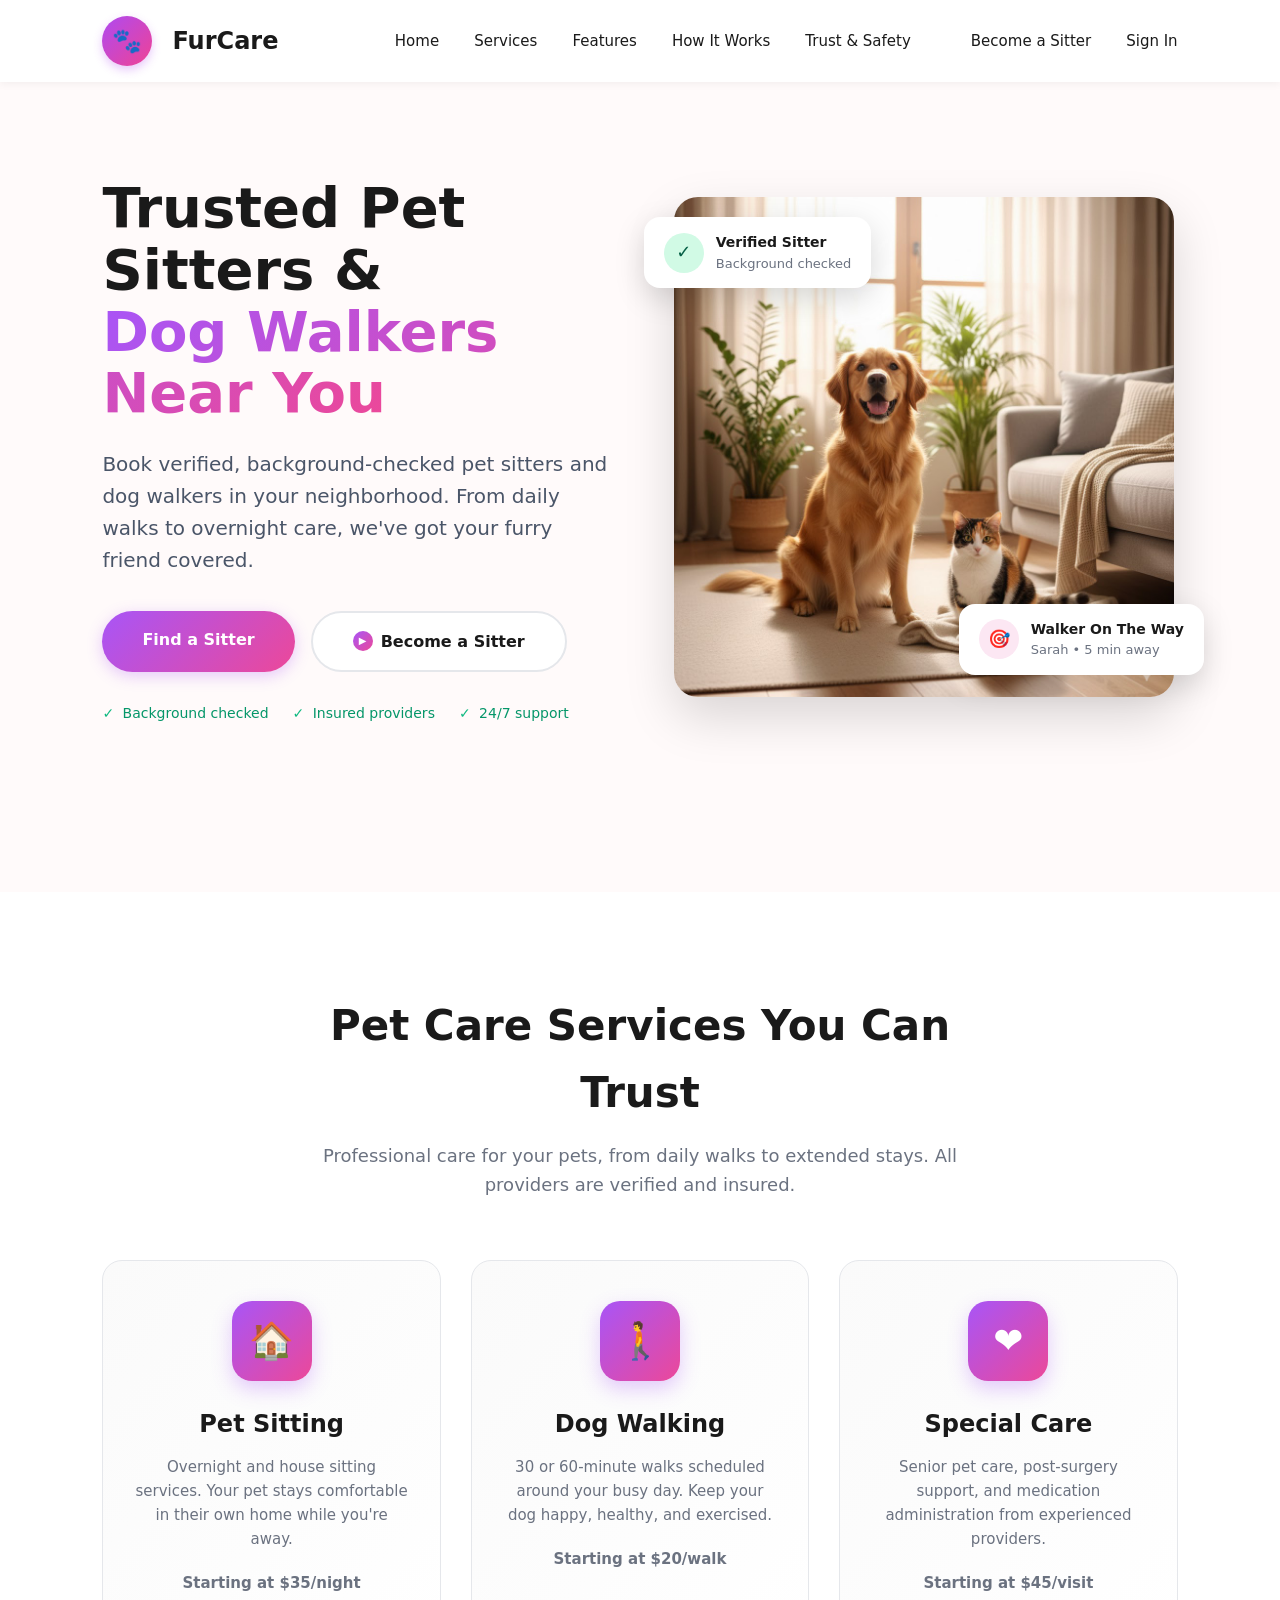
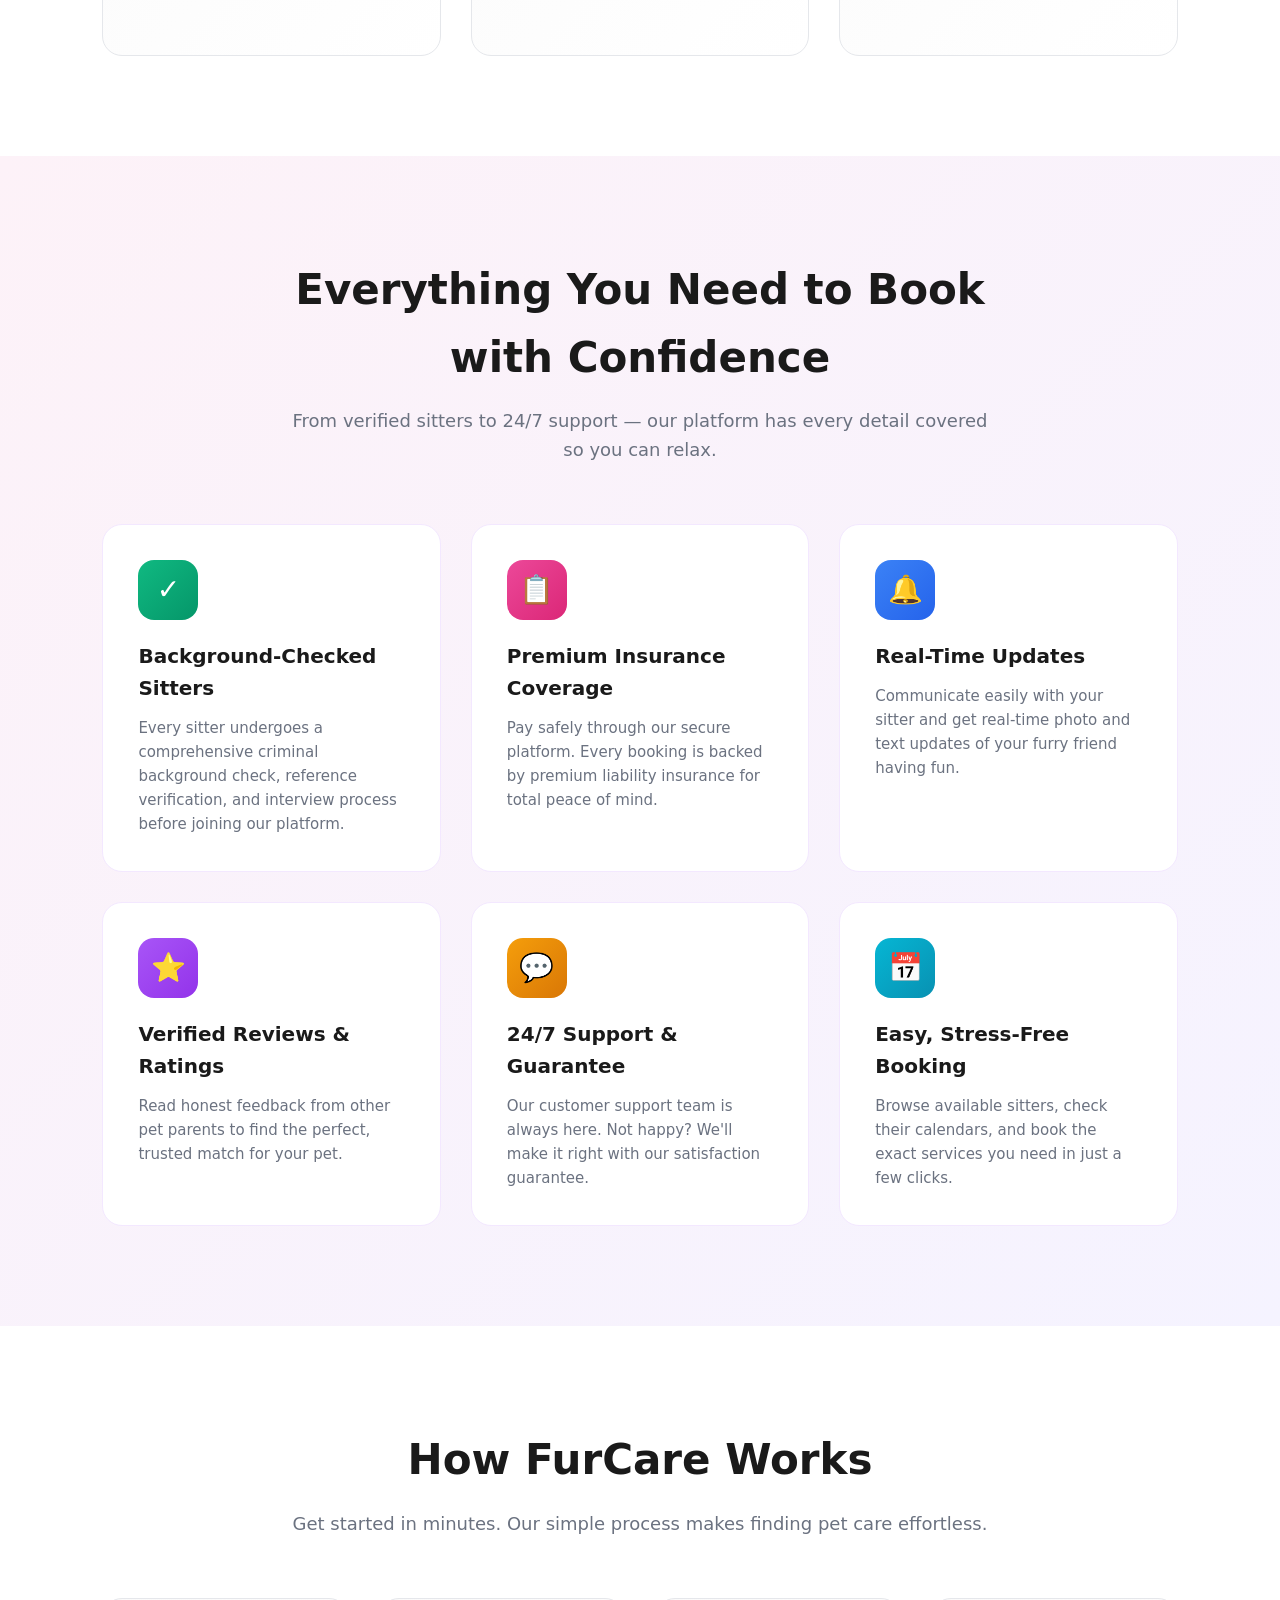
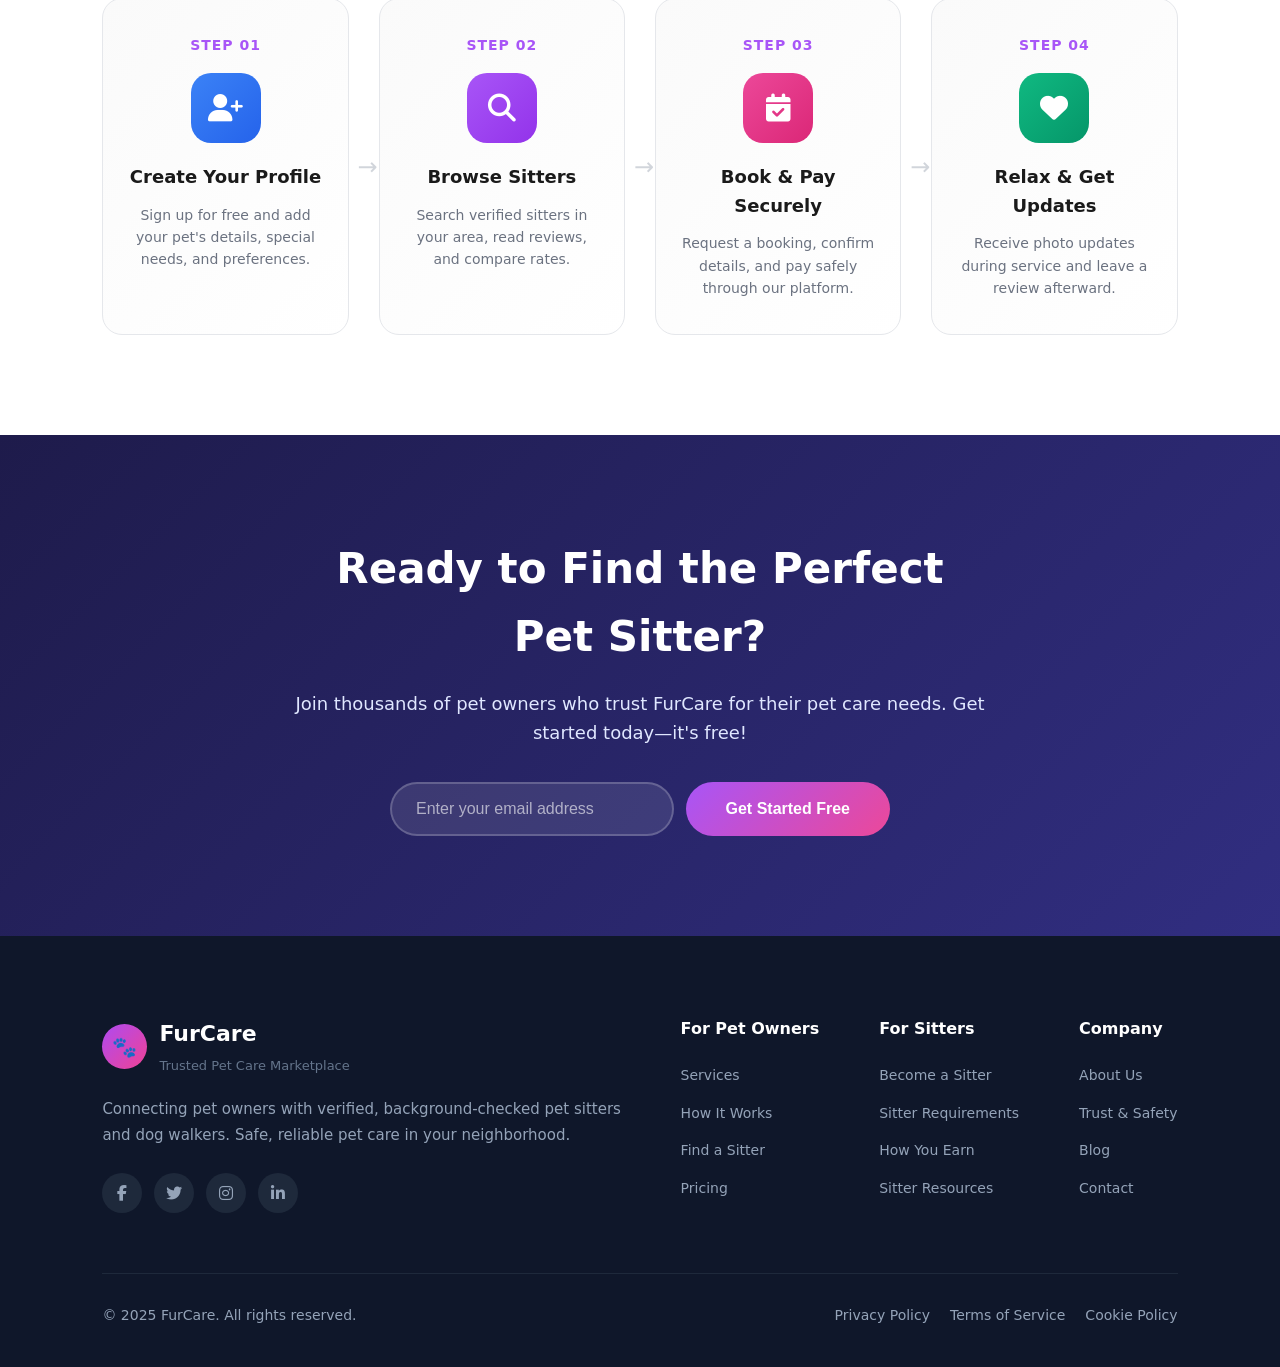
==== commit 1725b310: "refactor: merge features and trust & safety into single section" ====
--- a/index.html
+++ b/index.html
@@ -38,7 +38,7 @@
 
             <ul class="nav-right">
                 <li><a href="#become-sitter">Become a Sitter</a></li>
-                <li><a href="#get-started">Get Started</a></li>
+                <li><a href="#SignIn">Sign In</a></li>
             </ul>
         </nav>
 
@@ -132,48 +132,50 @@
     </section>
 
     <!-- ===== FEATURES SECTION ===== -->
-    <section id="features" class="features-section">
+     <section id="features" class="features-section">
         <div class="section-header">
             <h2>Everything You Need to Book with Confidence</h2>
-            <p>Our platform makes finding, booking, and managing pet care simple and stress-free.</p>
+            <p>From verified sitters to 24/7 support — our platform has every detail covered so you can relax.</p>
         </div>
 
         <div class="features-grid">
-            <div class="feature-card">
-                <div class="icon-box blue">📅</div>
-                <h3>Easy Booking</h3>
-                <p>Browse available sitters, check calendars, and book services in just a few clicks.</p>
+
+            <div class="feature-card">
+                <div class="icon-box green">✓</div>
+                <h3>Background-Checked Sitters</h3>
+                <p>Every sitter undergoes a comprehensive criminal background check, reference verification, and interview process before joining our platform.</p>
+            </div>
+
+            <div class="feature-card">
+                <div class="icon-box pink">📋</div>
+                <h3>Premium Insurance Coverage</h3>
+                <p>Pay safely through our secure platform. Every booking is backed by premium liability insurance for total peace of mind.</p>
+            </div>
+
+            <div class="feature-card">
+                <div class="icon-box blue">🔔</div>
+                <h3>Real-Time Updates</h3>
+                <p>Communicate easily with your sitter and get real-time photo and text updates of your furry friend having fun.</p>
             </div>
 
             <div class="feature-card">
                 <div class="icon-box purple">⭐</div>
-                <h3>Reviews & Ratings</h3>
-                <p>Read honest feedback from other pet owners to find the perfect match for your furry friend.</p>
-            </div>
-
-            <div class="feature-card">
-                <div class="icon-box green">✓</div>
-                <h3>Verified Providers</h3>
-                <p>Every sitter undergoes background checks, reference verification, and interview process.</p>
+                <h3>Verified Reviews & Ratings</h3>
+                <p>Read honest feedback from other pet parents to find the perfect, trusted match for your pet.</p>
             </div>
 
             <div class="feature-card">
                 <div class="icon-box orange">💬</div>
-                <h3>Direct Messaging</h3>
-                <p>Communicate with sitters before and during bookings to ensure your pet's needs are met.</p>
-            </div>
-
-            <div class="feature-card">
-                <div class="icon-box pink">💳</div>
-                <h3>Secure Payments</h3>
-                <p>Pay safely through our platform with escrow protection and transparent pricing.</p>
-            </div>
-
-            <div class="feature-card">
-                <div class="icon-box cyan">🔔</div>
-                <h3>Photo Updates</h3>
-                <p>Get real-time updates and photos of your pet during their service appointments.</p>
-            </div>
+                <h3>24/7 Support & Guarantee</h3>
+                <p>Our customer support team is always here. Not happy? We'll make it right with our satisfaction guarantee.</p>
+            </div>
+
+            <div class="feature-card">
+                <div class="icon-box cyan">📅</div>
+                <h3>Easy, Stress-Free Booking</h3>
+                <p>Browse available sitters, check their calendars, and book the exact services you need in just a few clicks.</p>
+            </div>
+
         </div>
     </section>
 
@@ -223,39 +225,7 @@
         </div>
     </section>
 
-    <!-- ===== TRUST & SAFETY SECTION ===== -->
-    <section id="trust" class="trust-section">
-        <div class="section-header">
-            <h2>Your Pet's Safety Is Our Priority</h2>
-            <p>We go the extra mile to ensure every sitter meets our strict standards.</p>
-        </div>
-
-        <div class="trust-grid">
-            <div class="trust-card">
-                <div class="trust-icon">🛡️</div>
-                <h3>Background Checks</h3>
-                <p>Every sitter undergoes comprehensive criminal background screening.</p>
-            </div>
-
-            <div class="trust-card">
-                <div class="trust-icon">📋</div>
-                <h3>Insurance Coverage</h3>
-                <p>All bookings are backed by liability insurance for peace of mind.</p>
-            </div>
-
-            <div class="trust-card">
-                <div class="trust-icon">💬</div>
-                <h3>24/7 Support</h3>
-                <p>Our customer support team is available anytime you need assistance.</p>
-            </div>
-
-            <div class="trust-card">
-                <div class="trust-icon">💯</div>
-                <h3>Satisfaction Guarantee</h3>
-                <p>Not happy with your service? We'll make it right or refund your booking.</p>
-            </div>
-        </div>
-    </section>
+   
 
     <!-- ===== CTA SECTION ===== -->
     <section id="get-started" class="cta-section">
--- a/css/styles.css
+++ b/css/styles.css
@@ -32,6 +32,7 @@
     
     /* Background Colors */
     --color-bg-primary: #ffffff;
+    --color-bg-quad: #fffafa;
     --color-bg-secondary: #fef9f4;
     --color-bg-tertiary: #fafafa;
     --color-bg-dark: #0f172a;
@@ -186,6 +187,7 @@
     font-size: var(--font-size-3xl);
     font-weight: var(--font-weight-bold);
     color: var(--color-text-primary);
+    margin-left: var(--space-lg);
 }
 
 .main-nav {
@@ -226,8 +228,8 @@
 
 /* ===== HERO SECTION ===== */
 .hero-section {
-    background: var(--gradient-hero-bg);
-    padding: var(--space-8xl) 8% var(--space-7xl);
+    background: var(--color-bg-quad);
+    padding: var(--space-xs) 8% var(--space-7xl);
     min-height: 90vh;
     display: flex;
     align-items: center;
@@ -644,52 +646,6 @@
     line-height: var(--line-height-normal);
 }
 
-/* ===== TRUST & SAFETY SECTION ===== */
-.trust-section {
-    padding: var(--padding-section);
-    background: var(--gradient-hero-bg);
-}
-
-.trust-grid {
-    display: grid;
-    grid-template-columns: repeat(4, 1fr);
-    gap: var(--space-2xl);
-    max-width: var(--max-width-container);
-    margin: var(--space-6xl) auto 0;
-}
-
-.trust-card {
-    background: var(--color-bg-primary);
-    border-radius: var(--radius-md);
-    padding: var(--space-3xl) 25px;
-    text-align: center;
-    box-shadow: var(--shadow-md);
-}
-
-.trust-icon {
-    width: 70px;
-    height: 70px;
-    margin: 0 auto var(--space-lg);
-    border-radius: var(--radius-circle);
-    background: var(--gradient-primary);
-    display: flex;
-    align-items: center;
-    justify-content: center;
-    font-size: 32px;
-    color: var(--color-bg-primary);
-}
-
-.trust-card h3 {
-    font-size: var(--font-size-lg);
-    margin-bottom: 10px;
-    color: var(--color-text-primary);
-}
-
-.trust-card p {
-    font-size: var(--font-size-sm);
-    color: var(--color-text-secondary);
-    line-height: var(--line-height-normal);
-}
 
 /* ===== CTA SECTION ===== */
 .cta-section {
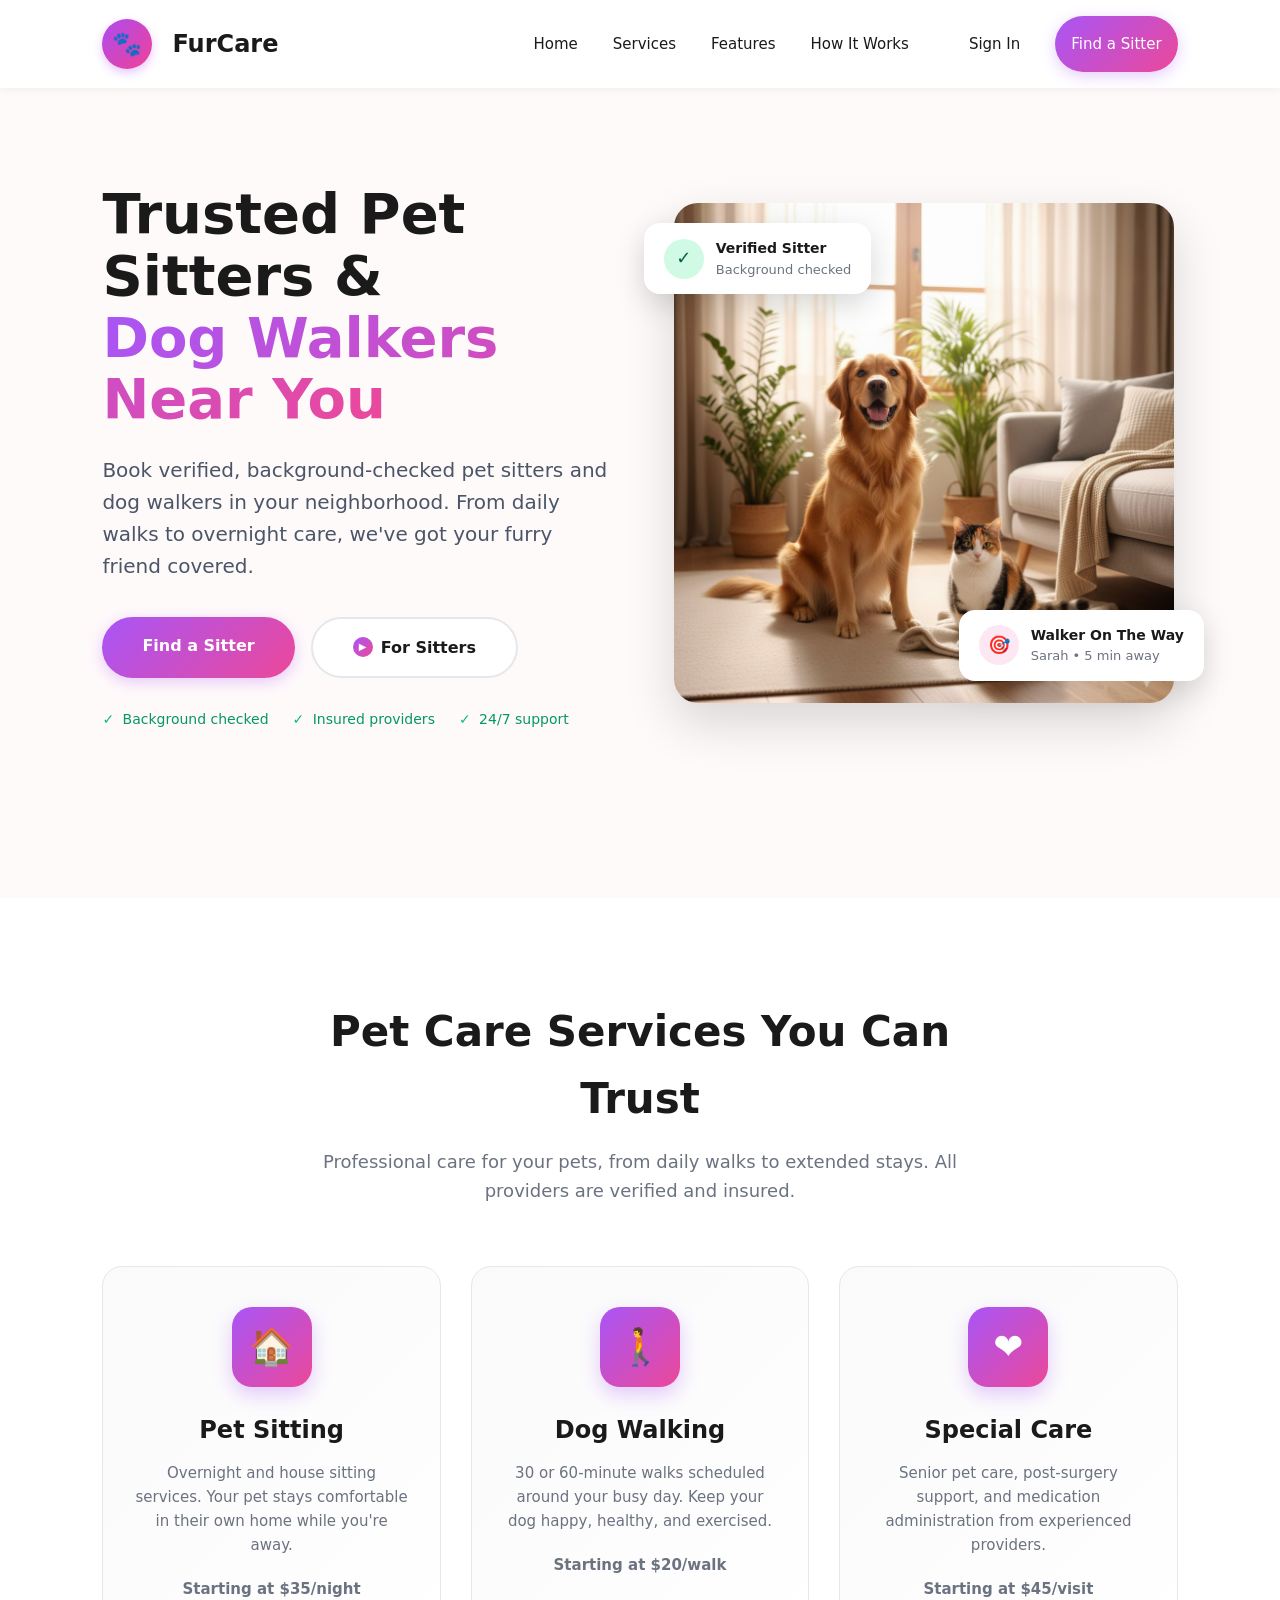
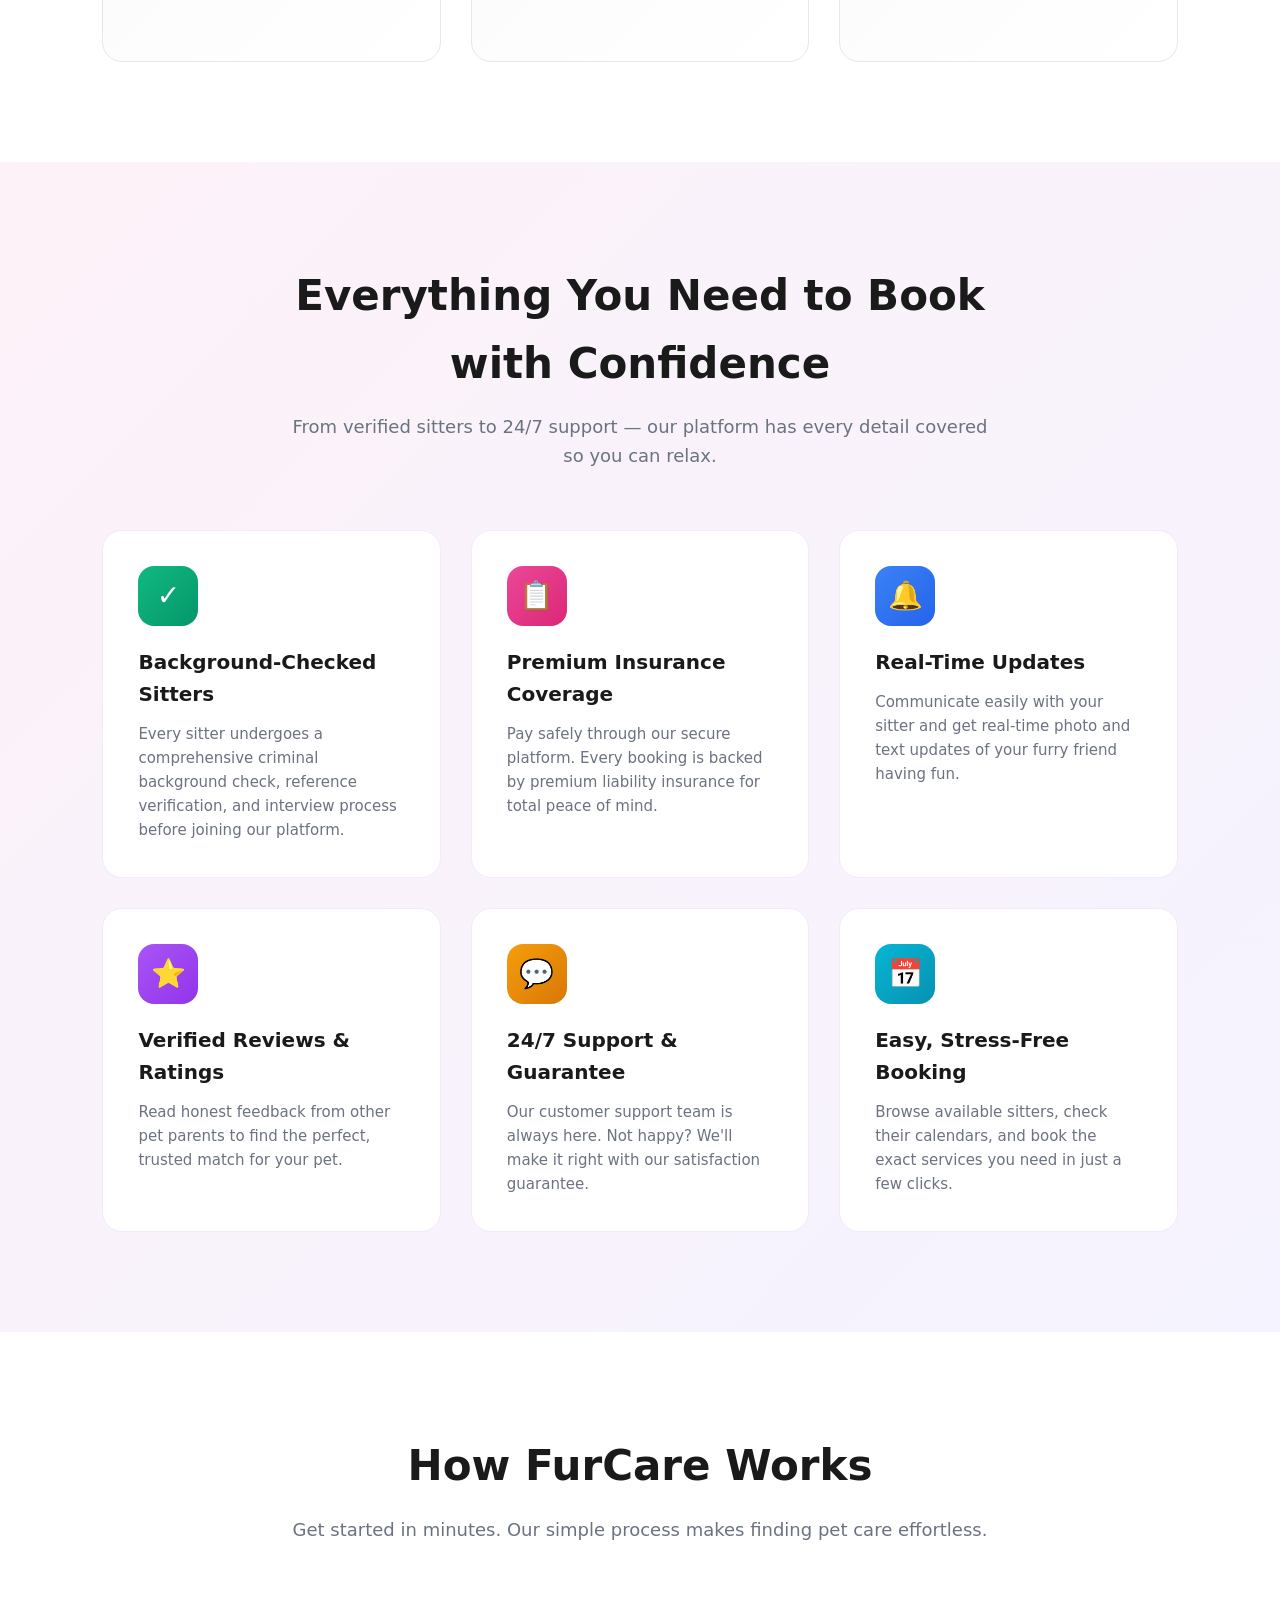
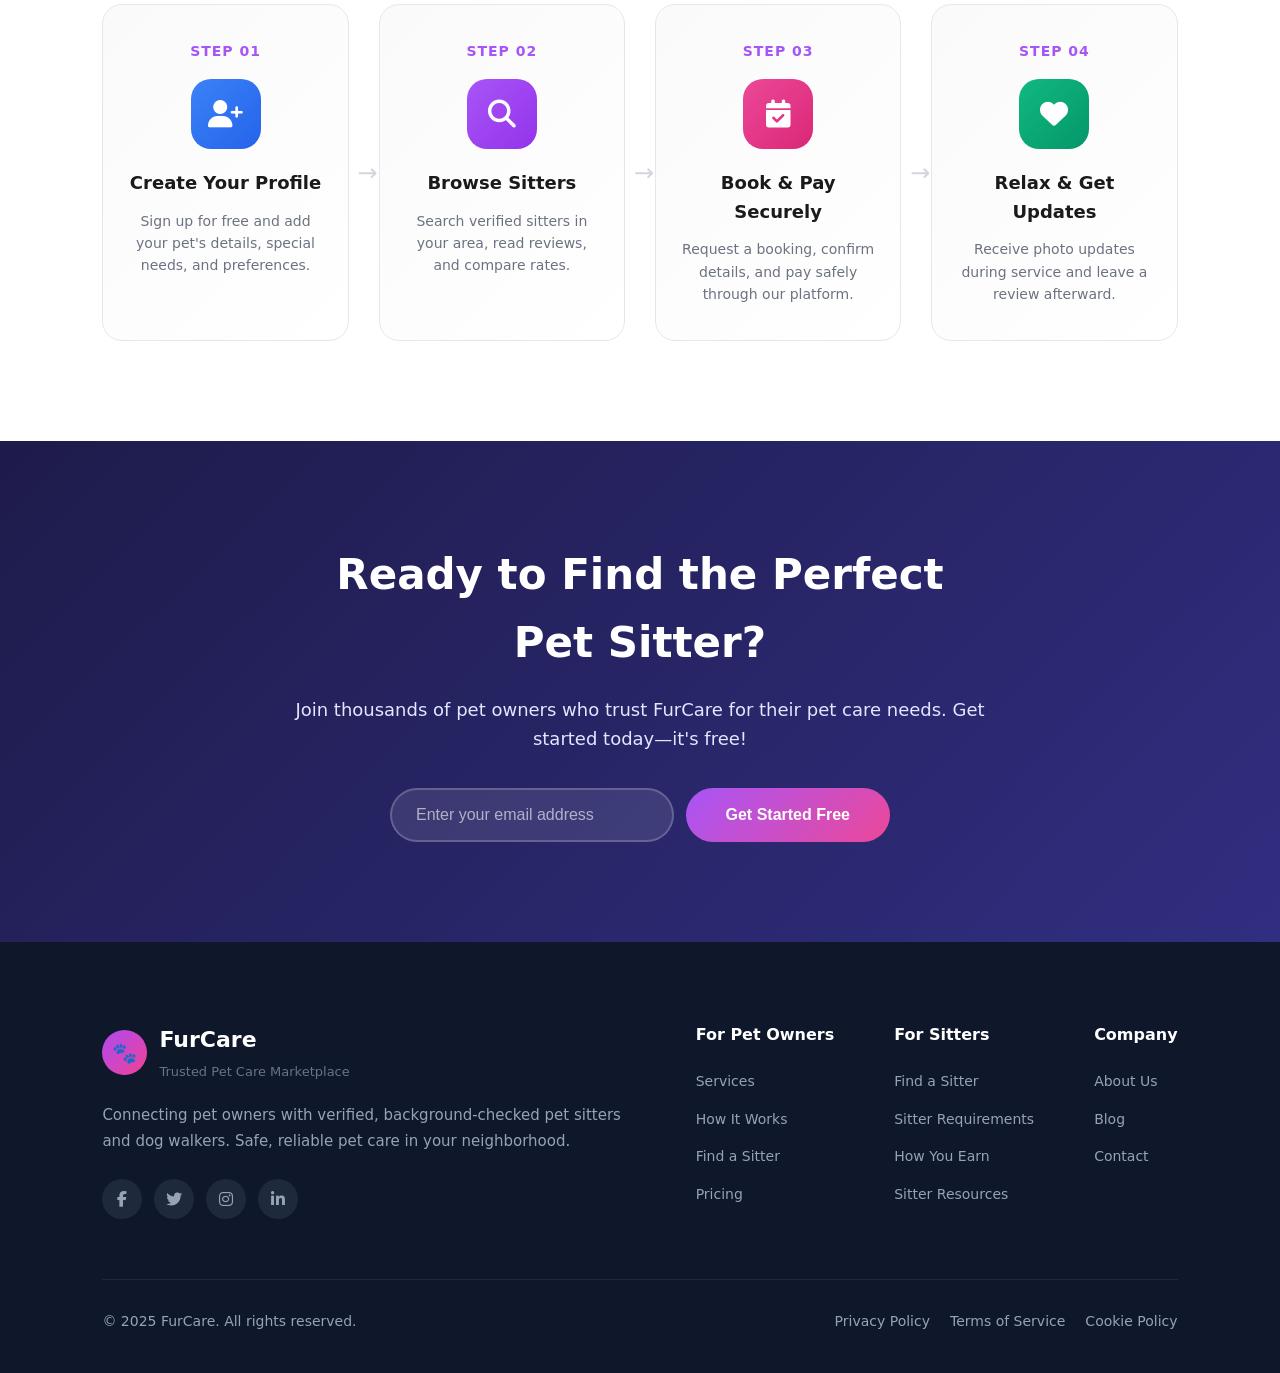
==== commit 4bc3a394: "refactor: update header navigation and style primary CTA" ====
--- a/index.html
+++ b/index.html
@@ -33,12 +33,11 @@
                 <li><a href="#services">Services</a></li>
                 <li><a href="#features">Features</a></li>
                 <li><a href="#how-it-works">How It Works</a></li>
-                <li><a href="#trust">Trust & Safety</a></li>
             </ul>
 
             <ul class="nav-right">
-                <li><a href="#become-sitter">Become a Sitter</a></li>
                 <li><a href="#SignIn">Sign In</a></li>
+                <li><a href="#find-a-sitter" class="btn-right-nav">Find a Sitter</a></li>
             </ul>
         </nav>
 
@@ -64,8 +63,8 @@
 
                 <div class="hero-actions">
                     <a href="#get-started" class="btn-primary">Find a Sitter</a>
-                    <a href="#become-sitter" class="btn-secondary">
-                        <span class="play-icon">▶</span> Become a Sitter
+                    <a href="#for-sitters" class="btn-secondary">
+                        <span class="play-icon">▶</span> For Sitters
                     </a>
                 </div>
 
@@ -286,7 +285,7 @@
                     <div class="link-col">
                         <h4>For Sitters</h4>
                         <ul>
-                            <li><a href="#become-sitter">Become a Sitter</a></li>
+                            <li><a href="#find-a-sitter">Find a Sitter</a></li>
                             <li><a href="#">Sitter Requirements</a></li>
                             <li><a href="#">How You Earn</a></li>
                             <li><a href="#">Sitter Resources</a></li>
@@ -297,7 +296,6 @@
                         <h4>Company</h4>
                         <ul>
                             <li><a href="#">About Us</a></li>
-                            <li><a href="#trust">Trust & Safety</a></li>
                             <li><a href="#">Blog</a></li>
                             <li><a href="#">Contact</a></li>
                         </ul>
--- a/css/styles.css
+++ b/css/styles.css
@@ -200,6 +200,7 @@
 
 .nav-left, .nav-right {
     display: flex;
+    align-items: center;
     gap: var(--space-3xl);
     list-style: none;
 }
@@ -215,6 +216,7 @@
 .main-nav a:hover {
     color: var(--color-primary);
 }
+
 
 /* Mobile menu toggle (hidden by default) */
 .mobile-menu-toggle {
@@ -278,6 +280,25 @@
 }
 
 /* Button Styles */
+.btn-right-nav {
+    padding: var(--space-md) var(--space-md);
+    background: var(--gradient-primary);
+    color: var(--color-bg-primary) !important;
+    border-radius: var(--radius-full);
+    text-decoration: none;
+    font-weight: var(--font-weight-semibold);
+    font-size: var(--font-size-md);
+    display: inline-block;
+    box-shadow: var(--shadow-primary);
+    transition: transform var(--transition-fast), box-shadow var(--transition-fast);
+}
+
+.btn-right-nav:hover {
+    transform: translateY(-2px);
+    box-shadow: var(--shadow-primary-hover);
+}
+
+
 .btn-primary {
     padding: var(--space-md) var(--space-4xl);
     background: var(--gradient-primary);
@@ -290,6 +311,7 @@
     box-shadow: var(--shadow-primary);
     transition: transform var(--transition-fast), box-shadow var(--transition-fast);
 }
+
 
 .btn-primary:hover {
     transform: translateY(-2px);
@@ -937,7 +959,7 @@
     
     .main-nav.is-open a:hover {
         color: var(--color-primary);
-        padding-left: 10px;
+        
     }
     
     .main-nav.is-open .nav-right {
@@ -1015,4 +1037,27 @@
         flex-wrap: wrap;
         gap: var(--space-2xl);
     }
+
+    /* --- MOBILE MENU FIXES --- */
+    
+    /* 1. Nuke the grey borders on the action items */
+    .main-nav.is-open .nav-right li {
+        border-bottom: none;
+        text-align: center;
+    }
+
+    .main-nav.is-open .nav-left li {
+        border-bottom: none;
+        text-align: center;
+    }
+
+    /* 2. Force the button to respect our padding and shape using your exact class */
+    .main-nav.is-open a.btn-right-nav {
+        display: inline-block; 
+        padding: 12px 32px; /* The !important forces the space back! */
+        width: auto; /* Prevents it from stretching full-width */
+        margin-top: 15px;
+    }
+
+    
 }
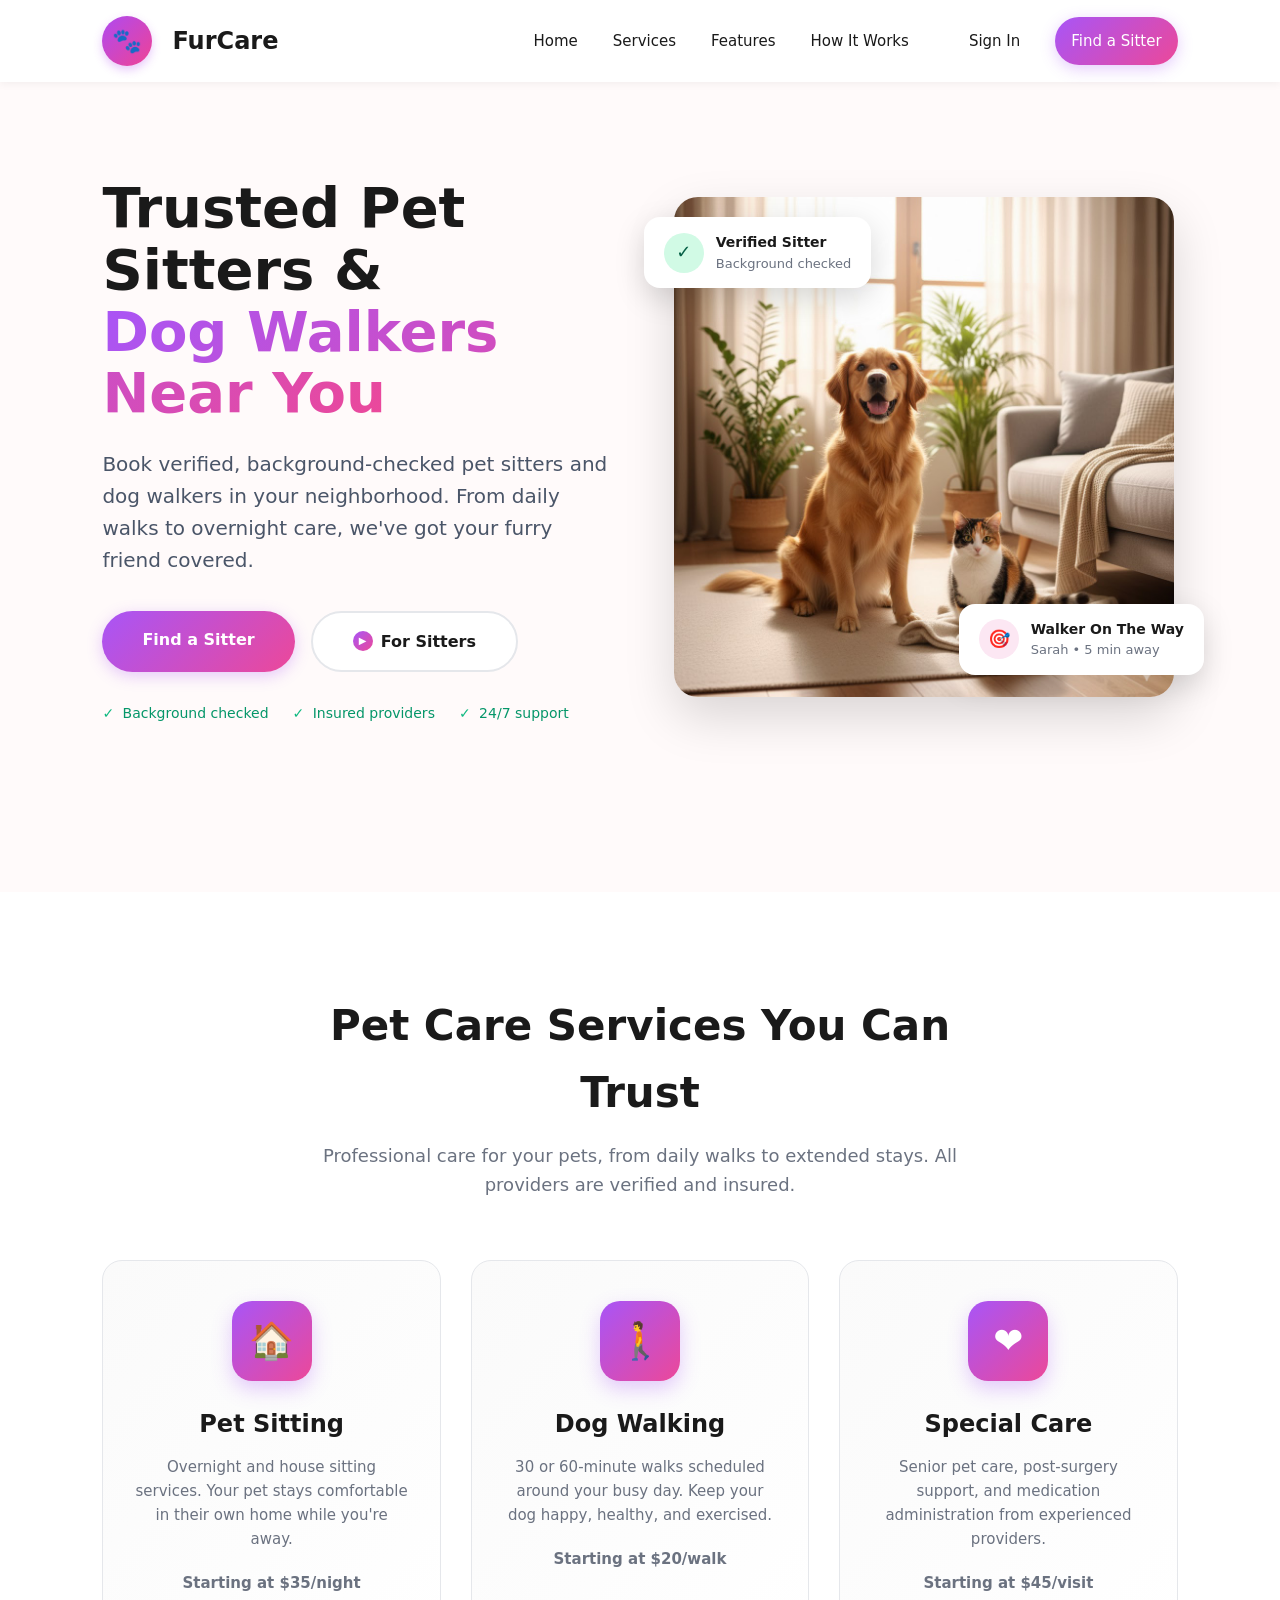
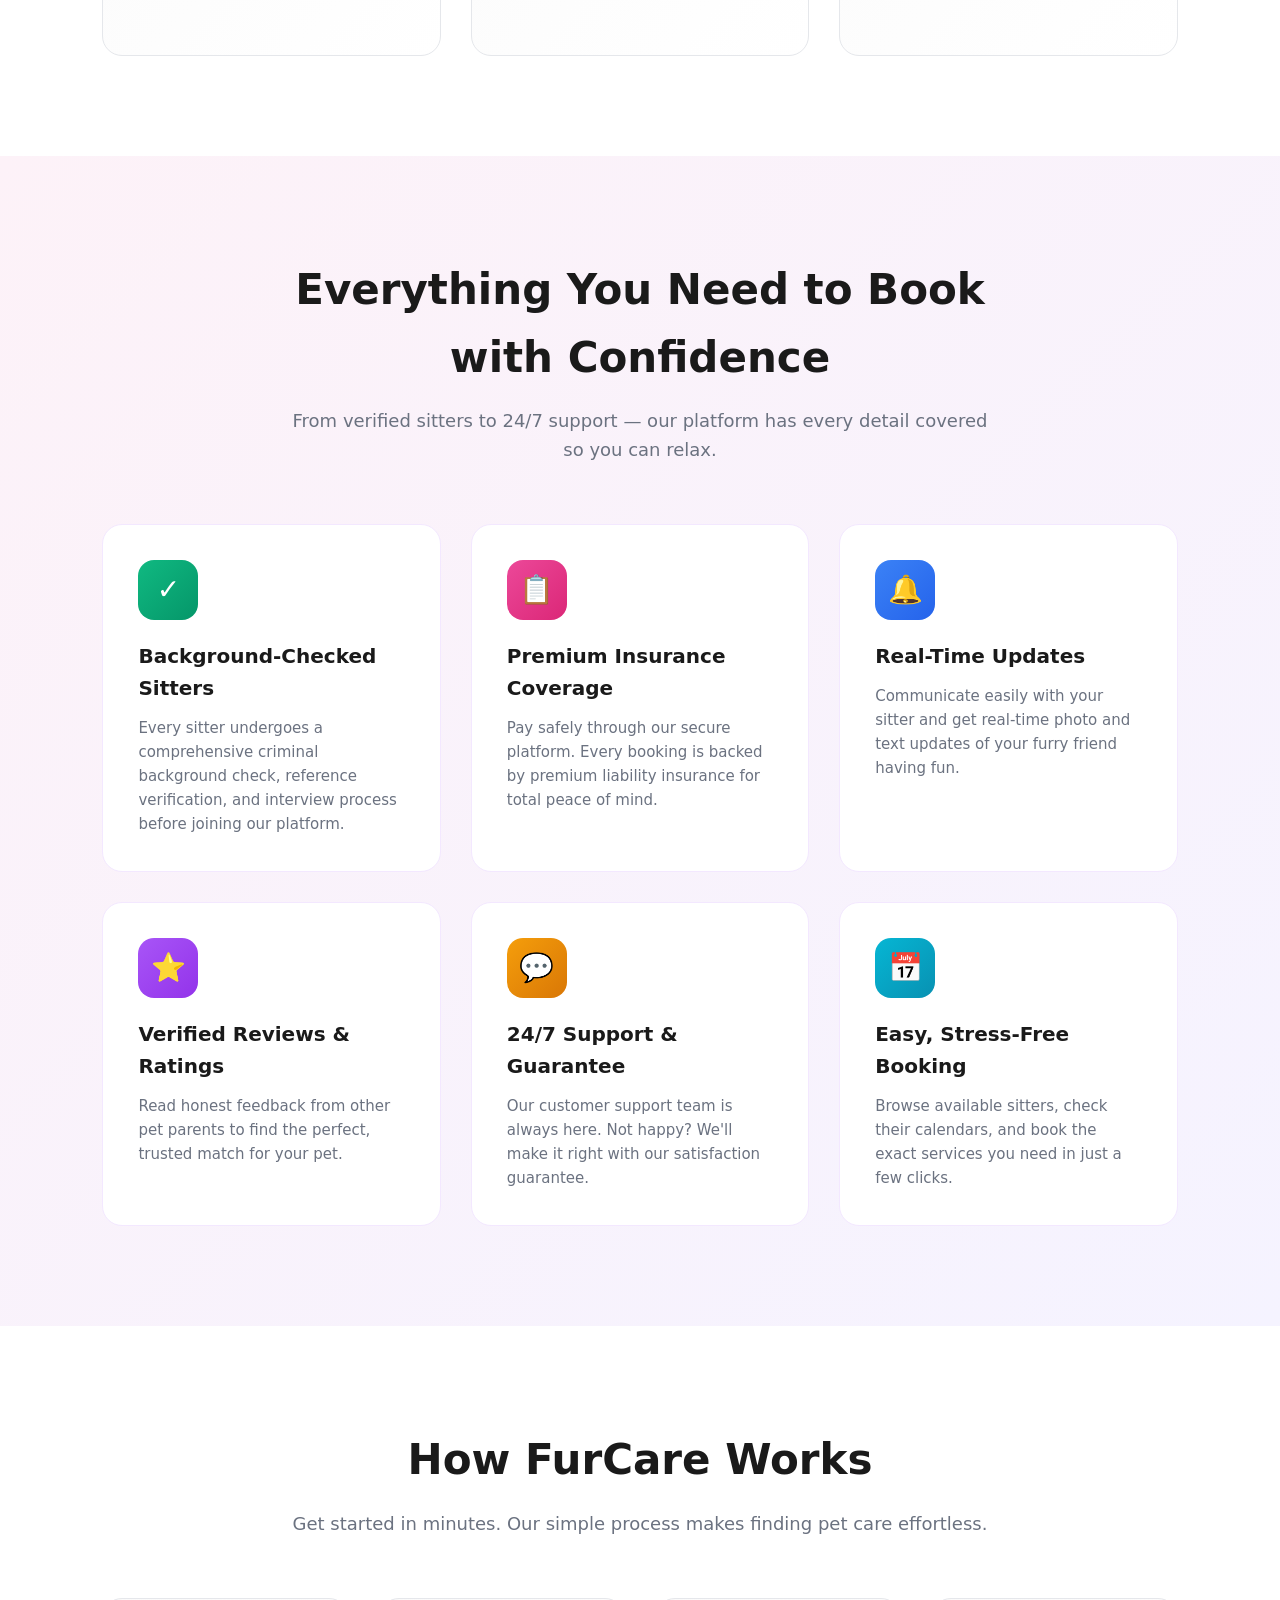
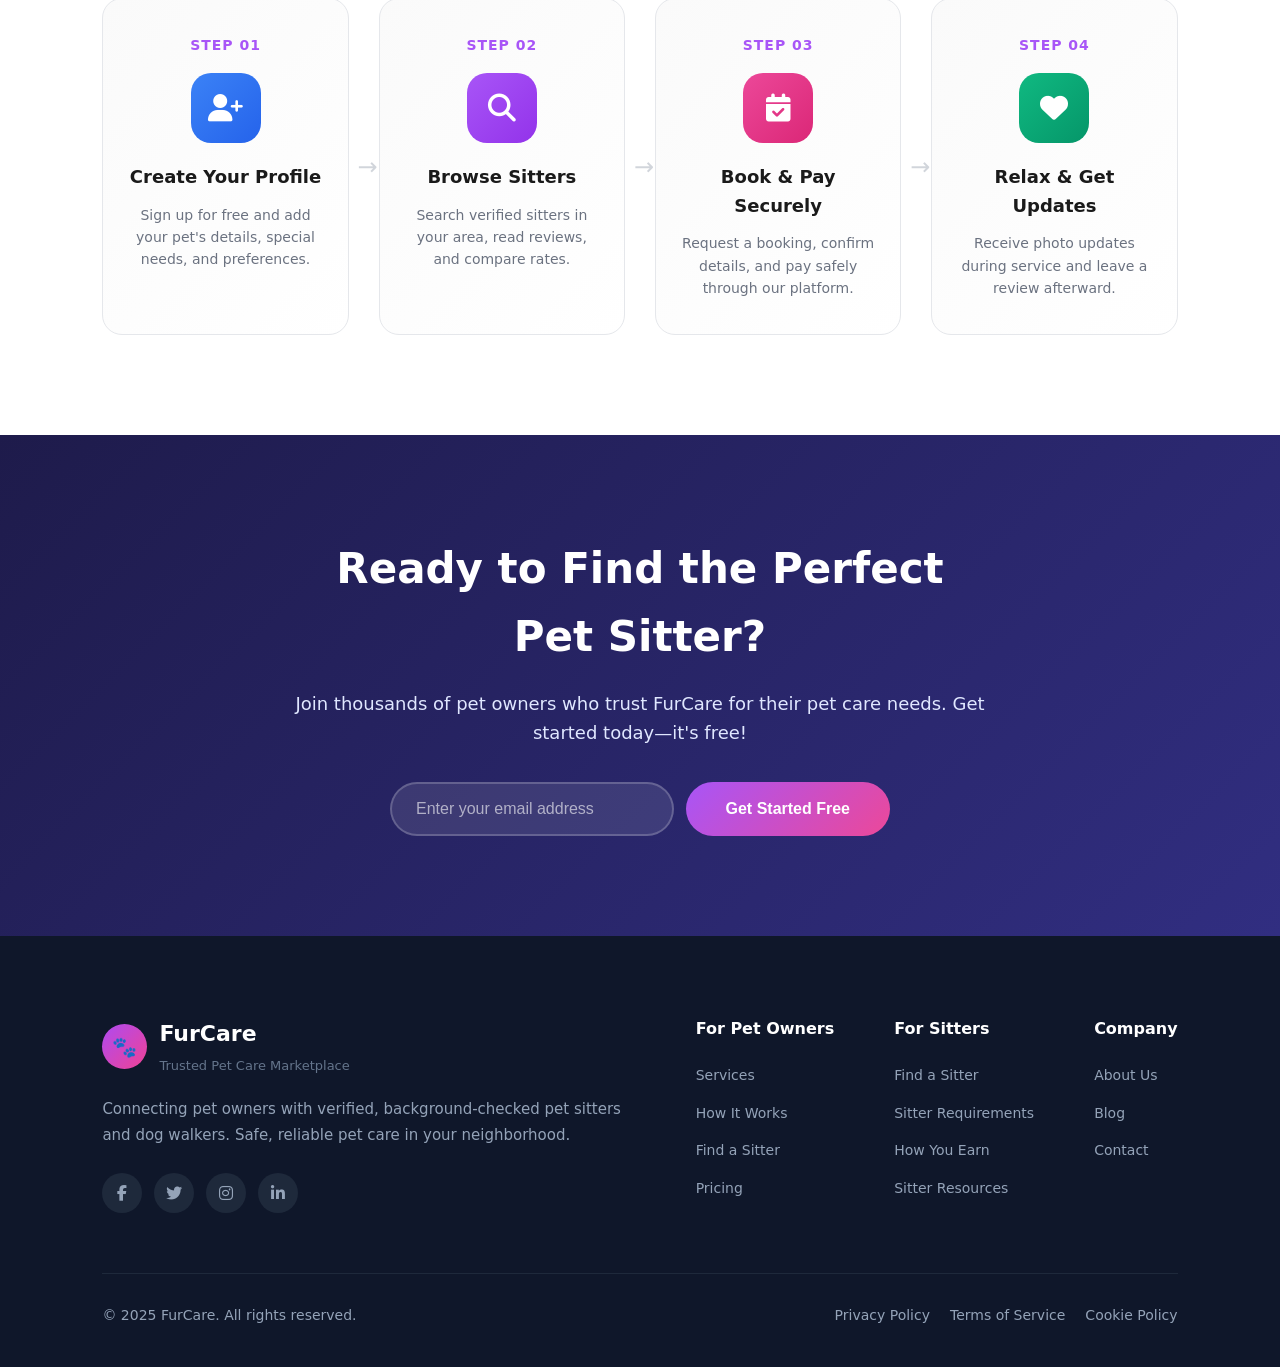
==== commit 3c3a8b3a: "feat: add auth page with email, Google, and Facebook login" ====
--- a/index.html
+++ b/index.html
@@ -36,8 +36,8 @@
             </ul>
 
             <ul class="nav-right">
-                <li><a href="#SignIn">Sign In</a></li>
-                <li><a href="#find-a-sitter" class="btn-right-nav">Find a Sitter</a></li>
+                <li><a href="auth.html">Sign In</a></li>
+                <li><a href="auth.html?tab=signup" class="btn-right-nav">Find a Sitter</a></li>
             </ul>
         </nav>
 
@@ -62,7 +62,7 @@
                 </p>
 
                 <div class="hero-actions">
-                    <a href="#get-started" class="btn-primary">Find a Sitter</a>
+                    <a href="auth.html?tab=signup" class="btn-primary">Find a Sitter</a>
                     <a href="#for-sitters" class="btn-secondary">
                         <span class="play-icon">▶</span> For Sitters
                     </a>
@@ -277,7 +277,7 @@
                         <ul>
                             <li><a href="#services">Services</a></li>
                             <li><a href="#how-it-works">How It Works</a></li>
-                            <li><a href="#">Find a Sitter</a></li>
+                            <li><a href="auth.html?tab=signup">Find a Sitter</a></li>
                             <li><a href="#">Pricing</a></li>
                         </ul>
                     </div>
@@ -285,7 +285,7 @@
                     <div class="link-col">
                         <h4>For Sitters</h4>
                         <ul>
-                            <li><a href="#find-a-sitter">Find a Sitter</a></li>
+                            <li><a href="auth.html?tab=signup">Find a Sitter</a></li>
                             <li><a href="#">Sitter Requirements</a></li>
                             <li><a href="#">How You Earn</a></li>
                             <li><a href="#">Sitter Resources</a></li>
--- a/css/styles.css
+++ b/css/styles.css
@@ -281,7 +281,7 @@
 
 /* Button Styles */
 .btn-right-nav {
-    padding: var(--space-md) var(--space-md);
+    padding: var(--space-sm) var(--space-md);
     background: var(--gradient-primary);
     color: var(--color-bg-primary) !important;
     border-radius: var(--radius-full);
@@ -294,7 +294,7 @@
 }
 
 .btn-right-nav:hover {
-    transform: translateY(-2px);
+    transform: translateY(-1px);
     box-shadow: var(--shadow-primary-hover);
 }
 
@@ -891,8 +891,7 @@
     }
     
     .services-grid,
-    .features-grid,
-    .trust-grid {
+    .features-grid {
         grid-template-columns: repeat(2, 1fr);
     }
     
@@ -1014,8 +1013,7 @@
     
     .services-grid,
     .features-grid,
-    .steps-grid,
-    .trust-grid {
+    .steps-grid{
         grid-template-columns: 1fr;
     }
     
@@ -1052,11 +1050,11 @@
     }
 
     /* 2. Force the button to respect our padding and shape using your exact class */
-    .main-nav.is-open a.btn-right-nav {
-        display: inline-block; 
-        padding: 12px 32px; /* The !important forces the space back! */
-        width: auto; /* Prevents it from stretching full-width */
-        margin-top: 15px;
+   .main-nav.is-open a.btn-right-nav {
+    display: inline-block;
+    padding: 12px 32px;
+    width: auto;
+    margin-top: 15px;
     }
 
     
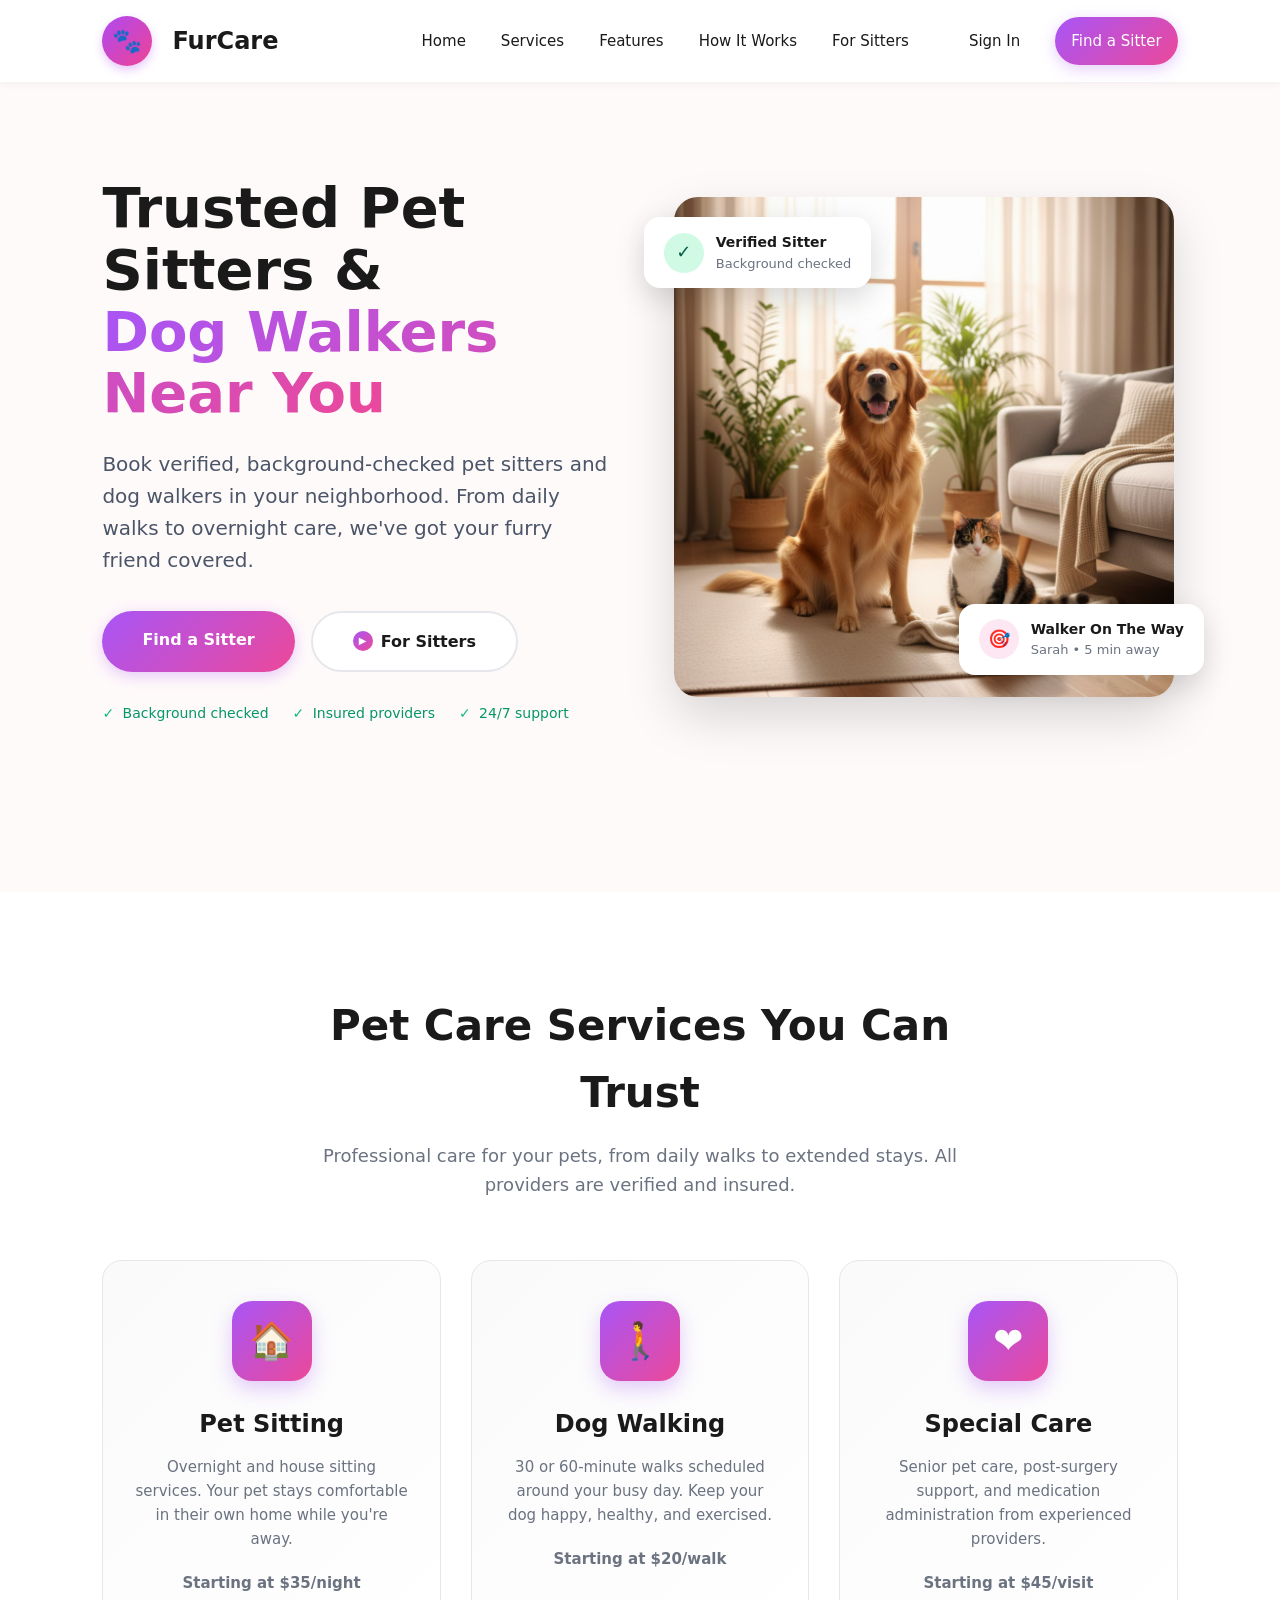
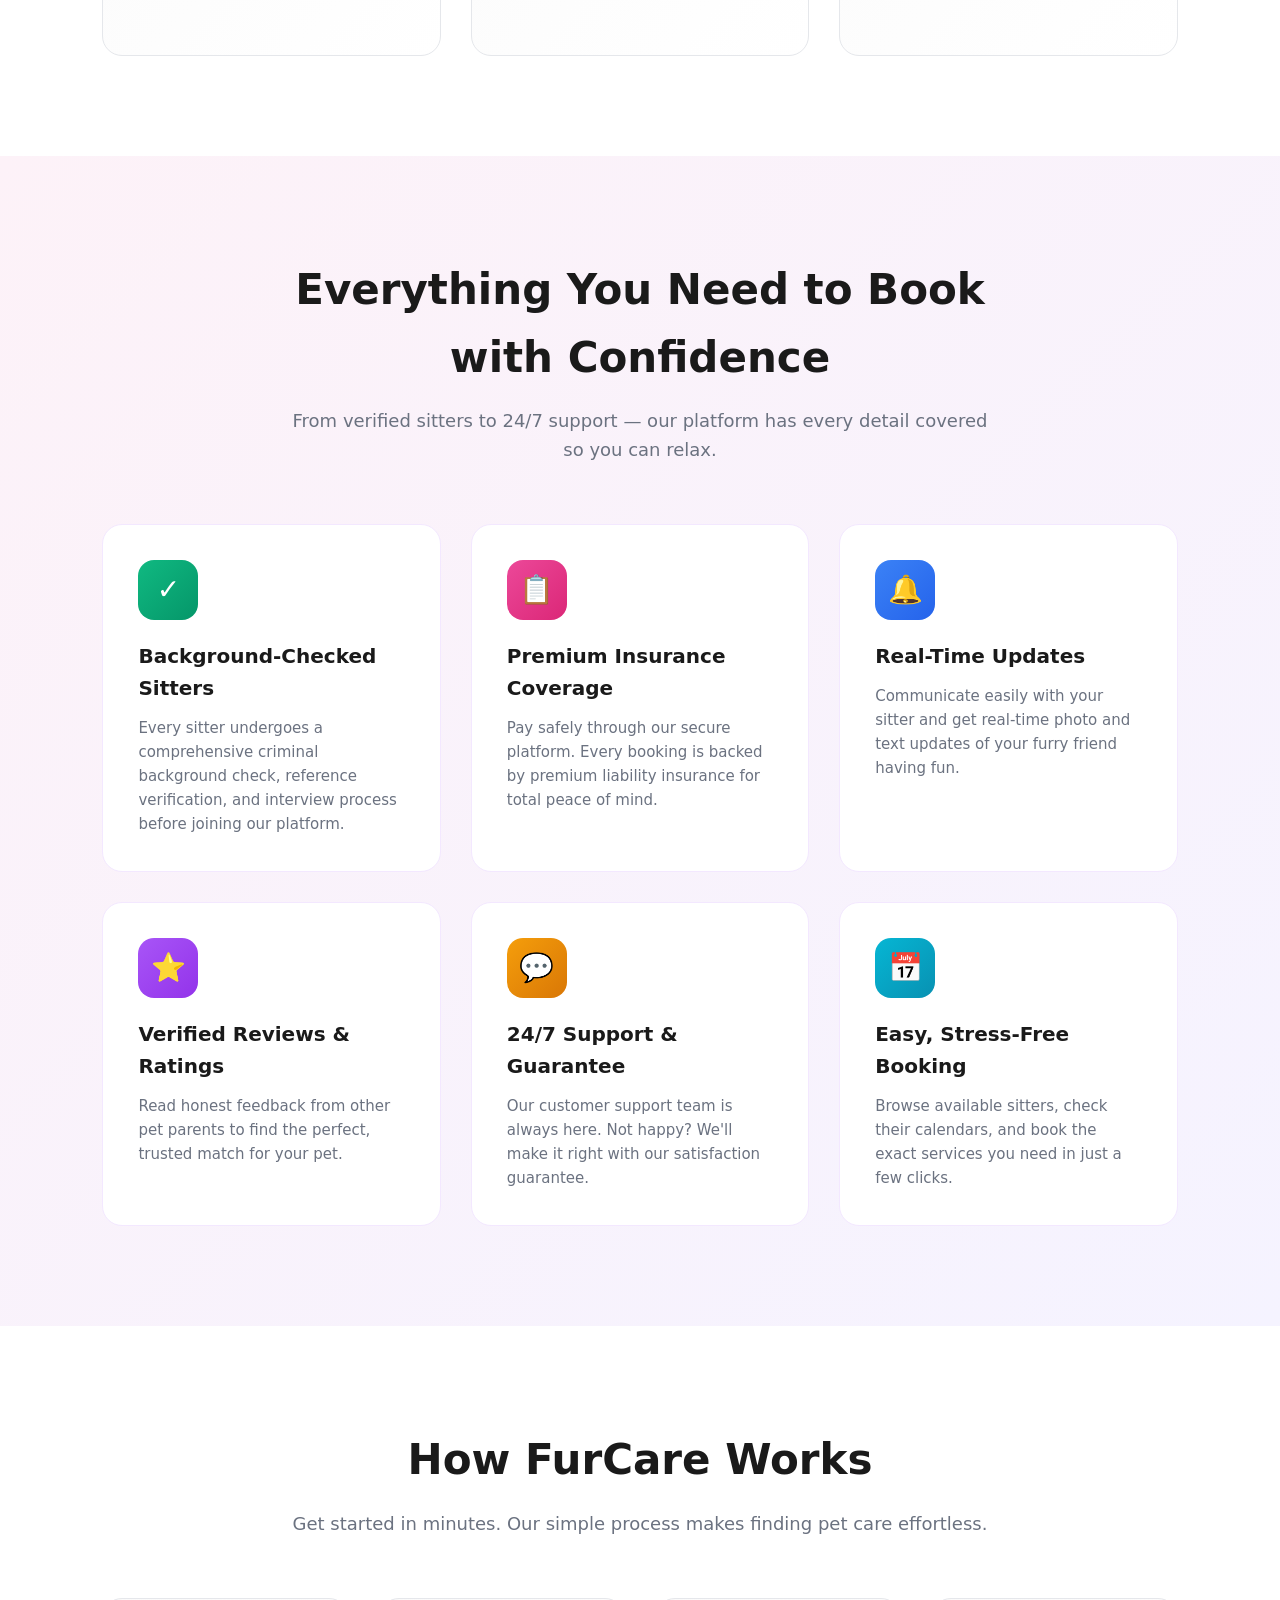
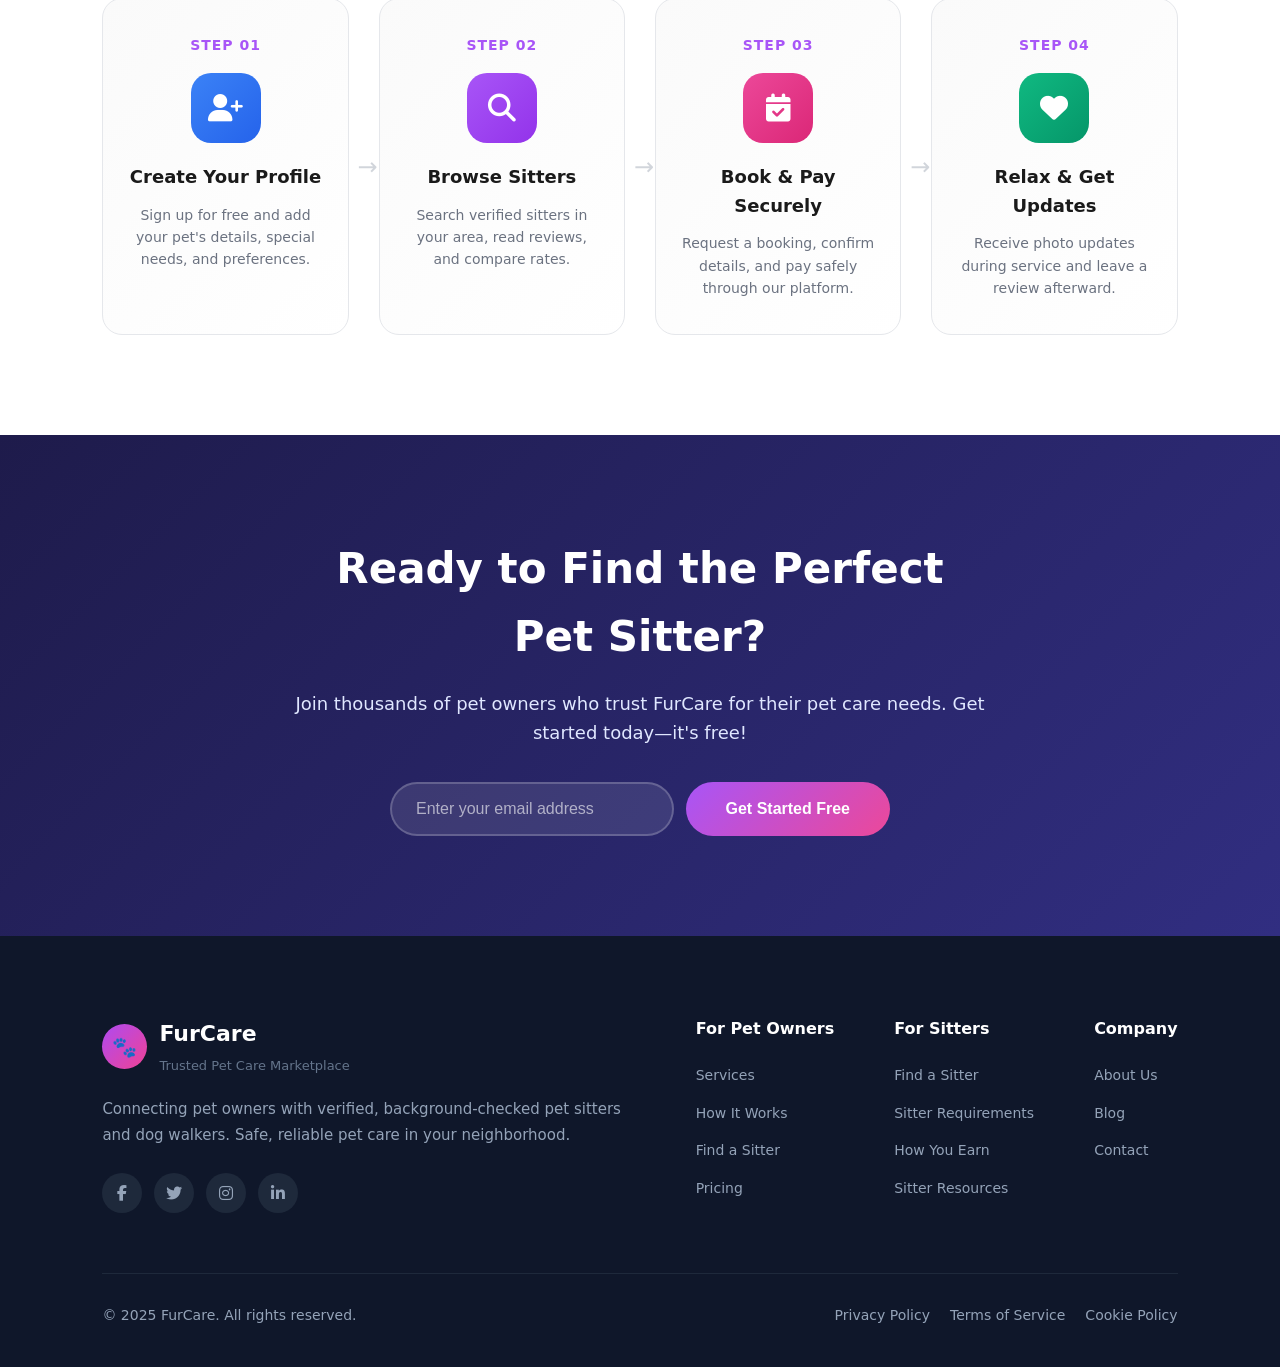
==== commit 52fcfaf6: "fix: update nav and hero links to point to sitters.html" ====
--- a/index.html
+++ b/index.html
@@ -16,7 +16,7 @@
 
 <body>
 
-    <!-- ===== HEADER ===== -->
+    <!-- Header -->
     <header class="site-header">
     <div class="logo-container">
         <a href="/" style="text-decoration: none; color: inherit; display: flex; align-items: center;">
@@ -33,6 +33,7 @@
                 <li><a href="#services">Services</a></li>
                 <li><a href="#features">Features</a></li>
                 <li><a href="#how-it-works">How It Works</a></li>
+                <li><a href="sitters.html">For Sitters</a></li>
             </ul>
 
             <ul class="nav-right">
@@ -48,7 +49,7 @@
 
 
     <main>
-    <!-- ===== HERO SECTION ===== -->
+    <!-- Hero -->
     <section id="hero" class="hero-section">
         <div class="hero-container">
             <div class="hero-text">
@@ -63,7 +64,7 @@
 
                 <div class="hero-actions">
                     <a href="auth.html?tab=signup" class="btn-primary">Find a Sitter</a>
-                    <a href="#for-sitters" class="btn-secondary">
+                    <a href="sitters.html" class="btn-secondary">
                         <span class="play-icon">▶</span> For Sitters
                     </a>
                 </div>
@@ -99,7 +100,7 @@
         </div>
     </section>
 
-    <!-- ===== SERVICES SECTION ===== -->
+    <!-- Services -->
     <section id="services" class="services-section">
         <div class="section-header">
             <h2>Pet Care Services You Can Trust</h2>
@@ -130,7 +131,7 @@
         </div>
     </section>
 
-    <!-- ===== FEATURES SECTION ===== -->
+   <!-- Features -->
      <section id="features" class="features-section">
         <div class="section-header">
             <h2>Everything You Need to Book with Confidence</h2>
@@ -178,7 +179,7 @@
         </div>
     </section>
 
-    <!-- ===== HOW IT WORKS SECTION ===== -->
+    <!-- How it works -->
     <section id="how-it-works" class="how-section">
         <div class="section-header">
             <h2>How FurCare Works</h2>
@@ -226,7 +227,7 @@
 
    
 
-    <!-- ===== CTA SECTION ===== -->
+    <!-- Cta -->
     <section id="get-started" class="cta-section">
         <div class="cta-content">
             <h2>Ready to Find the Perfect Pet Sitter?</h2>
@@ -246,7 +247,7 @@
     </section>
     </main>
 
-    <!-- ===== FOOTER ===== -->
+    <!-- Footer -->
     <footer class="footer-section">
         <div class="footer-container">
             <div class="footer-top">
--- a/css/styles.css
+++ b/css/styles.css
@@ -1,8 +1,4 @@
-/* =====================================================
-   FURCARE MARKETPLACE - MAIN STYLESHEET
-   ===================================================== */
-
-/* ===== ROOT VARIABLES ===== */
+/* Root Variables */
 :root {
     /* Color Palette */
     --color-primary: #a855f7;
@@ -131,7 +127,7 @@
     --padding-section-mobile: 60px 5%;
 }
 
-/* ===== CSS RESET & GLOBAL STYLES ===== */
+/* Reset */
 * {
     margin: 0;
     padding: 0;
@@ -149,7 +145,7 @@
     line-height: var(--line-height-normal);
 }
 
-/* ===== HEADER STYLES ===== */
+/* Header */
 .site-header {
     position: sticky;
     top: 0;
@@ -228,7 +224,7 @@
     color: var(--color-text-primary);
 }
 
-/* ===== HERO SECTION ===== */
+/* Hero */
 .hero-section {
     background: var(--color-bg-quad);
     padding: var(--space-xs) 8% var(--space-7xl);
@@ -442,7 +438,7 @@
     margin: 0;
 }
 
-/* ===== SECTION HEADER (REUSABLE) ===== */
+/* Section Header */
 .section-header {
     text-align: center;
     max-width: var(--max-width-section-header);
@@ -462,7 +458,7 @@
     line-height: var(--line-height-normal);
 }
 
-/* ===== SERVICES SECTION ===== */
+/* Services */
 .services-section {
     padding: var(--padding-section);
     background: var(--color-bg-primary);
@@ -524,7 +520,7 @@
     font-weight: var(--font-weight-semibold);
 }
 
-/* ===== FEATURES SECTION ===== */
+/* Features */
 .features-section {
     padding: var(--padding-section);
     background: var(--gradient-hero-bg);
@@ -582,7 +578,7 @@
     line-height: var(--line-height-normal);
 }
 
-/* ===== HOW IT WORKS SECTION ===== */
+/* How it works */
 .how-section {
     padding: var(--padding-section);
     background: var(--color-bg-primary);
@@ -669,7 +665,7 @@
 }
 
 
-/* ===== CTA SECTION ===== */
+/* Cta */
 .cta-section {
     padding: var(--padding-section);
     background: var(--gradient-cta-bg);
@@ -731,7 +727,7 @@
     transform: translateY(-2px);
 }
 
-/* ===== FOOTER ===== */
+/* Footer */
 .footer-section {
     background-color: var(--color-bg-dark);
     color: var(--color-text-tertiary);
@@ -871,7 +867,7 @@
     color: var(--color-primary);
 }
 
-/* ===== RESPONSIVE DESIGN ===== */
+/* Responsive */
 @media (max-width: 1024px) {
     .hero-container {
         grid-template-columns: 1fr;
@@ -1036,9 +1032,7 @@
         gap: var(--space-2xl);
     }
 
-    /* --- MOBILE MENU FIXES --- */
-    
-    /* 1. Nuke the grey borders on the action items */
+    /* Mobile menu overrides */
     .main-nav.is-open .nav-right li {
         border-bottom: none;
         text-align: center;
@@ -1049,7 +1043,6 @@
         text-align: center;
     }
 
-    /* 2. Force the button to respect our padding and shape using your exact class */
    .main-nav.is-open a.btn-right-nav {
     display: inline-block;
     padding: 12px 32px;
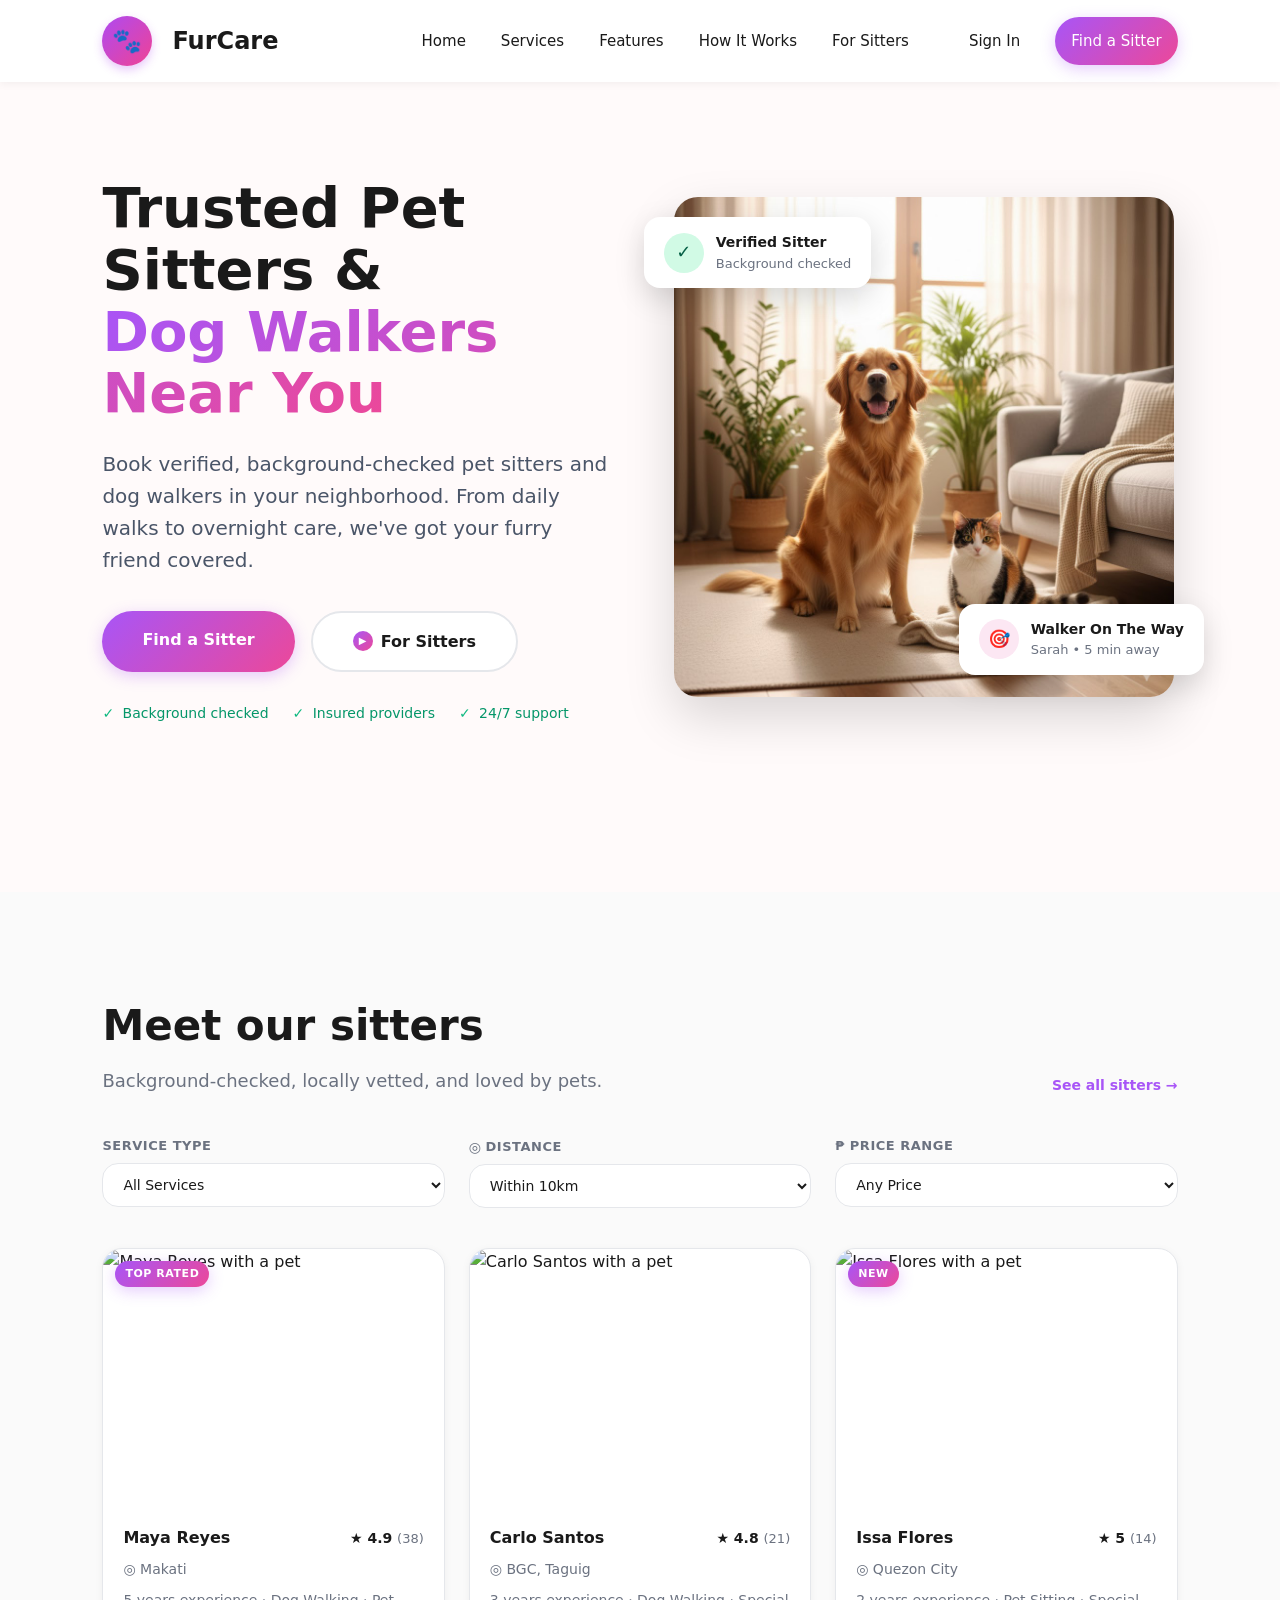
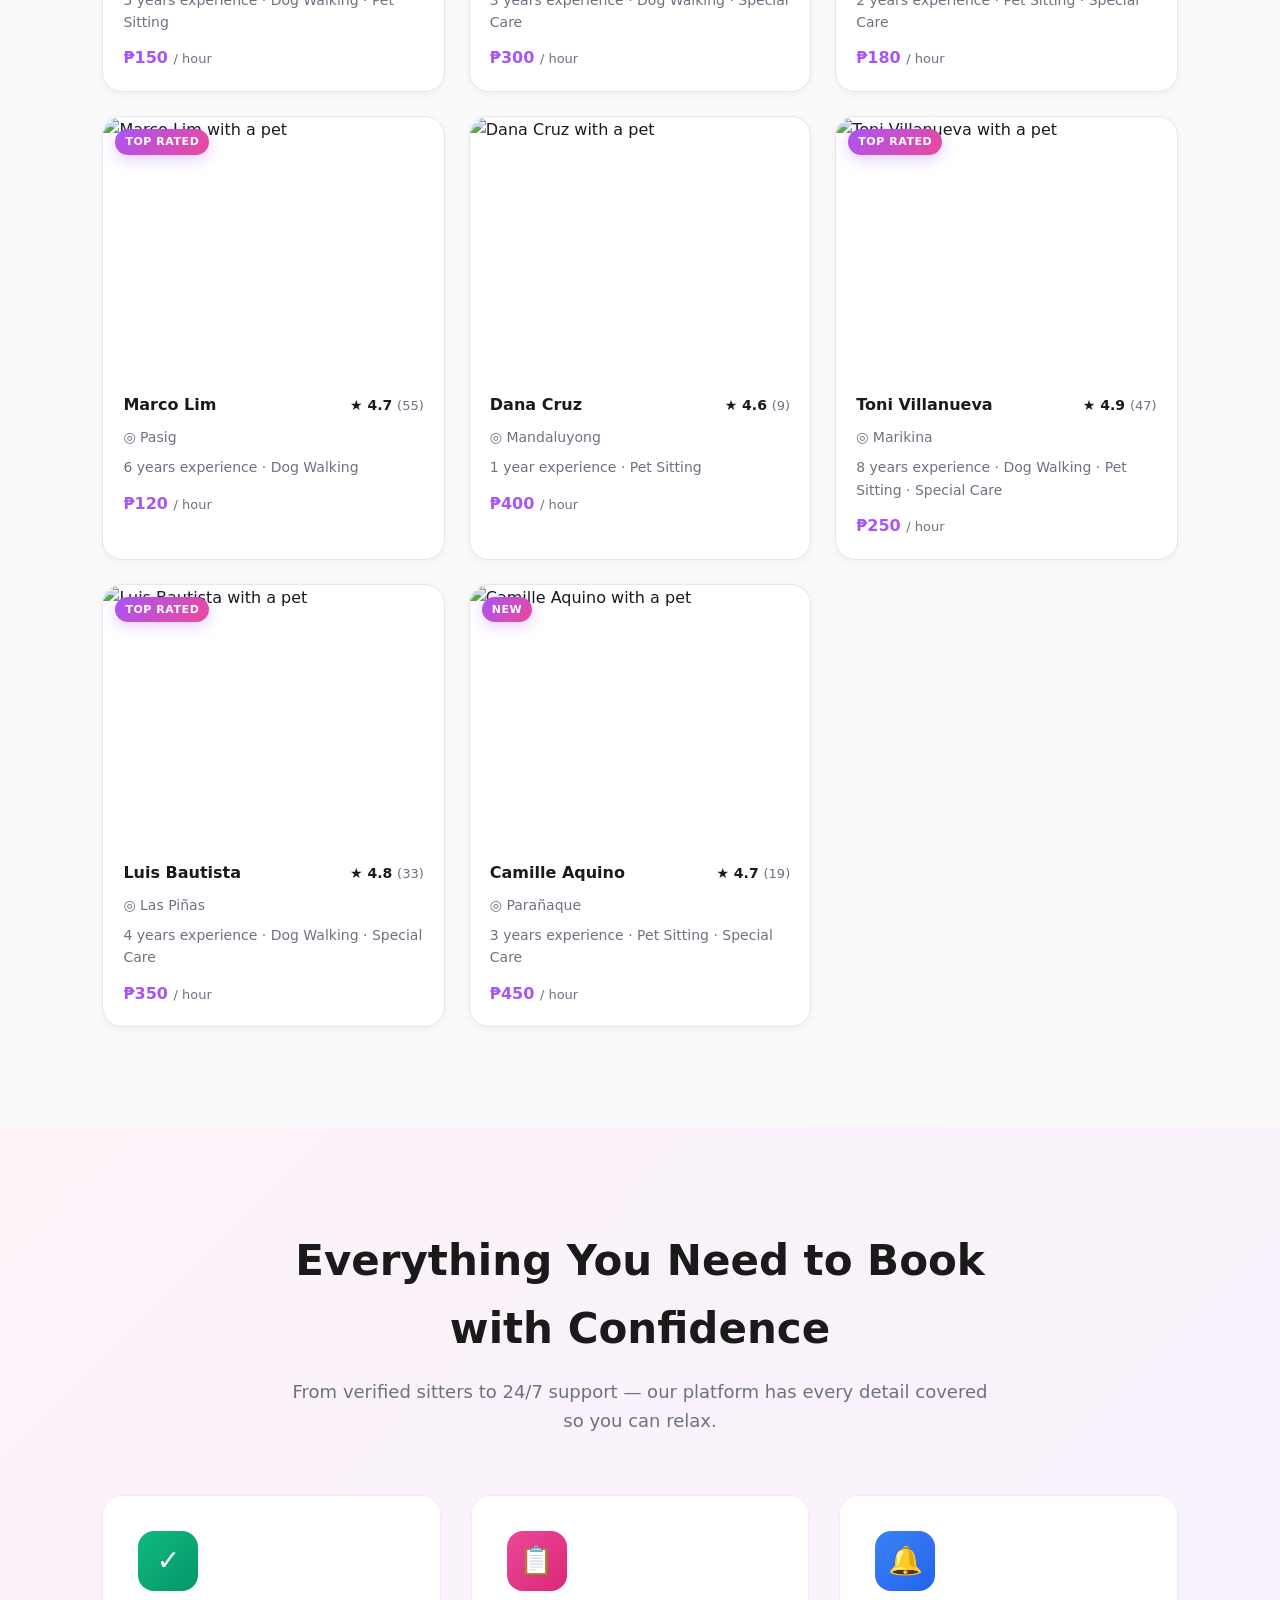
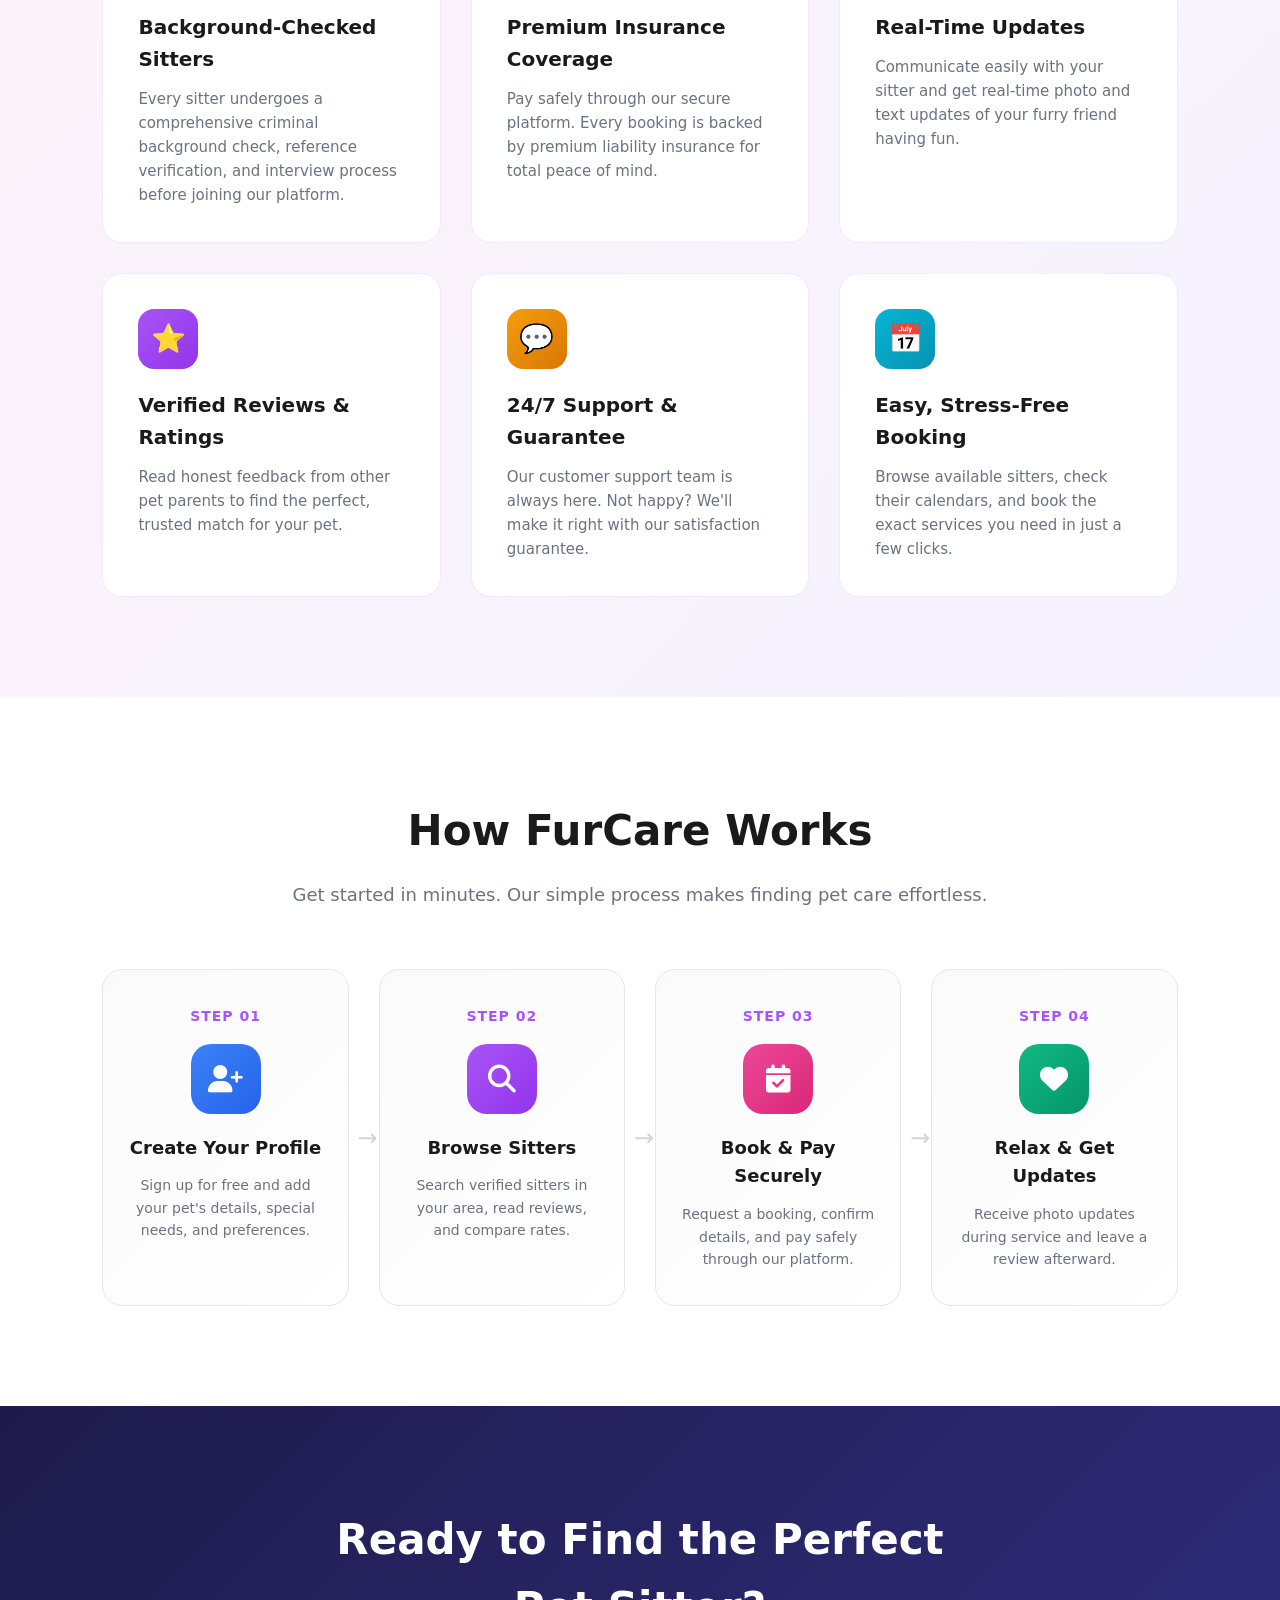
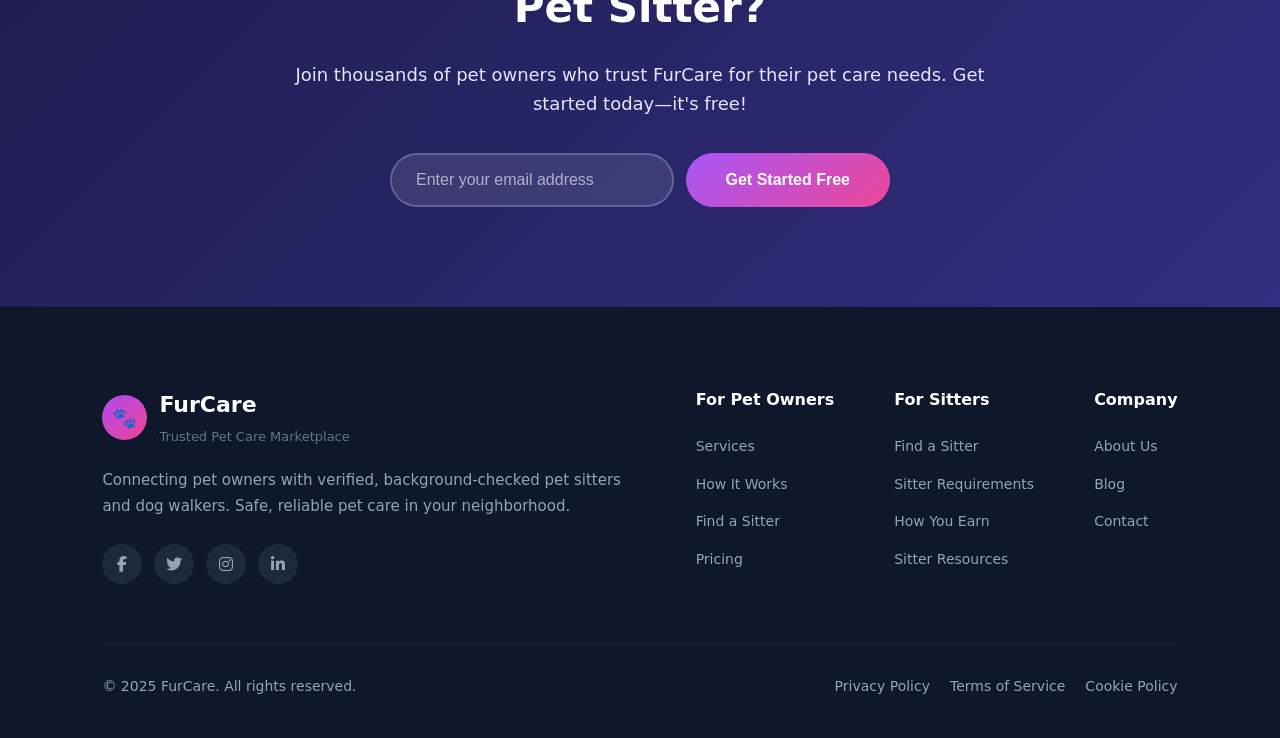
==== commit 6471de70: "feat: add sitter preview section and render cards" ====
--- a/index.html
+++ b/index.html
@@ -11,6 +11,7 @@
     
     <!-- Link to external CSS file -->
     <link rel="stylesheet" href="css/styles.css">
+    <link rel="stylesheet" href="css/sitters.css">
 </head>
 
 
@@ -33,7 +34,7 @@
                 <li><a href="#services">Services</a></li>
                 <li><a href="#features">Features</a></li>
                 <li><a href="#how-it-works">How It Works</a></li>
-                <li><a href="sitters.html">For Sitters</a></li>
+                <li><a href="for-sitters.html">For Sitters</a></li>
             </ul>
 
             <ul class="nav-right">
@@ -64,7 +65,7 @@
 
                 <div class="hero-actions">
                     <a href="auth.html?tab=signup" class="btn-primary">Find a Sitter</a>
-                    <a href="sitters.html" class="btn-secondary">
+                    <a href="for-sitters.html" class="btn-secondary">
                         <span class="play-icon">▶</span> For Sitters
                     </a>
                 </div>
@@ -100,35 +101,73 @@
         </div>
     </section>
 
-    <!-- Services -->
-    <section id="services" class="services-section">
-        <div class="section-header">
-            <h2>Pet Care Services You Can Trust</h2>
-            <p>Professional care for your pets, from daily walks to extended stays. All providers are verified and insured.</p>
-        </div>
-
-        <div class="services-grid">
-            <div class="service-card">
-                <div class="service-icon">🏠</div>
-                <h3>Pet Sitting</h3>
-                <p>Overnight and house sitting services. Your pet stays comfortable in their own home while you're away.</p>
-                <p class="service-price">Starting at $35/night</p>
-            </div>
-
-            <div class="service-card">
-                <div class="service-icon">🚶</div>
-                <h3>Dog Walking</h3>
-                <p>30 or 60-minute walks scheduled around your busy day. Keep your dog happy, healthy, and exercised.</p>
-                <p class="service-price">Starting at $20/walk</p>
-            </div>
-
-            <div class="service-card">
-                <div class="service-icon">❤️</div>
-                <h3>Special Care</h3>
-                <p>Senior pet care, post-surgery support, and medication administration from experienced providers.</p>
-                <p class="service-price">Starting at $45/visit</p>
-            </div>
-        </div>
+
+    <!--
+  STEP 1: Add this to your <head> after existing CSS links:
+  <link rel="stylesheet" href="css/sitters.css">
+
+  STEP 2: Paste this section between your hero and services sections in index.html
+-->
+
+    <!-- Sitter preview -->
+    <section class="sitter-preview">
+
+    <div class="sitter-preview__header">
+        <div>
+        <h2>Meet our sitters</h2>
+        <p>Background-checked, locally vetted, and loved by pets.</p>
+        </div>
+        <a href="auth.html?tab=signup&redirect=sitters.html" class="sitter-preview__see-all">
+        See all sitters →
+        </a>
+    </div>
+
+    <!-- Filter bar -->
+    <div class="sitter-filters">
+
+        <div class="sitter-filter__group">
+        <label class="sitter-filter__label" for="serviceFilter">Service Type</label>
+        <select class="sitter-filter__select" id="serviceFilter">
+            <option value="all">All Services</option>
+            <option value="Dog Walking">Dog Walking</option>
+            <option value="Pet Sitting">Pet Sitting</option>
+            <option value="Special Care">Special Care</option>
+        </select>
+        </div>
+
+        <div class="sitter-filter__group">
+        <!--
+            Distance filter is intentionally non-functional on this page.
+            Requires Geolocation API + real coordinates per sitter.
+            Will be wired up on sitters.html with real Firestore data.
+        -->
+        <label class="sitter-filter__label" for="distanceFilter">
+            <span class="sitter-filter__label-icon">◎</span> Distance
+        </label>
+        <select class="sitter-filter__select" id="distanceFilter">
+            <option value="all">Within 10km</option>
+            <option value="5">Within 5km</option>
+            <option value="2">Within 2km</option>
+        </select>
+        </div>
+
+        <div class="sitter-filter__group">
+        <label class="sitter-filter__label" for="priceFilter">
+            ₱ Price Range
+        </label>
+        <select class="sitter-filter__select" id="priceFilter">
+            <option value="all">Any Price</option>
+            <option value="200">Up to ₱200/hr</option>
+            <option value="350">Up to ₱350/hr</option>
+            <option value="500">Up to ₱500/hr</option>
+        </select>
+        </div>
+
+    </div>
+
+    <!-- JS renders cards here -->
+    <div class="sitter-grid" id="sitterPreviewGrid"></div>
+
     </section>
 
    <!-- Features -->
--- a/css/sitters.css
+++ b/css/sitters.css
@@ -0,0 +1,236 @@
+/* Sitter preview section */
+.sitter-preview {
+  padding: var(--padding-section);
+  background: var(--color-bg-tertiary);
+}
+
+.sitter-preview__header {
+  display: flex;
+  align-items: flex-end;
+  justify-content: space-between;
+  max-width: var(--max-width-container);
+  margin: 0 auto var(--space-4xl);
+}
+
+.sitter-preview__header h2 {
+  font-size: var(--font-size-5xl);
+  font-weight: var(--font-weight-bold);
+  color: var(--color-text-primary);
+  margin-bottom: var(--space-xs);
+}
+
+.sitter-preview__header p {
+  color: var(--color-text-secondary);
+  font-size: var(--font-size-lg);
+}
+
+.sitter-preview__see-all {
+  font-size: var(--font-size-sm);
+  font-weight: var(--font-weight-semibold);
+  color: var(--color-primary);
+  text-decoration: none;
+  white-space: nowrap;
+  transition: color var(--transition-fast);
+}
+
+.sitter-preview__see-all:hover {
+  color: var(--color-primary-dark);
+  text-decoration: underline;
+}
+
+/* Filter bar */
+.sitter-filters {
+  display: flex;
+  gap: var(--space-xl);
+  max-width: var(--max-width-container);
+  margin: 0 auto var(--space-4xl);
+}
+
+.sitter-filter__group {
+  display: flex;
+  flex-direction: column;
+  gap: 6px;
+  flex: 1;
+}
+
+.sitter-filter__label {
+  font-size: var(--font-size-xs);
+  font-weight: var(--font-weight-semibold);
+  color: var(--color-text-secondary);
+  text-transform: uppercase;
+  letter-spacing: 0.04em;
+  display: flex;
+  align-items: center;
+  gap: 4px;
+}
+
+.sitter-filter__label-icon {
+  font-size: var(--font-size-sm);
+  color: var(--color-text-secondary);
+}
+
+.sitter-filter__select {
+  padding: var(--space-sm) var(--space-md);
+  border: 1px solid var(--color-border-light);
+  border-radius: var(--radius-sm);
+  background: var(--color-bg-primary);
+  color: var(--color-text-primary);
+  font-size: var(--font-size-sm);
+  font-family: var(--font-family-base);
+  cursor: pointer;
+  appearance: auto;
+  transition: border-color var(--transition-fast);
+}
+
+.sitter-filter__select:focus {
+  outline: none;
+  border-color: var(--color-primary);
+}
+
+/* Sitter grid — shared with sitters.html later */
+.sitter-grid {
+  display: grid;
+  grid-template-columns: repeat(auto-fill, minmax(260px, 1fr));
+  gap: var(--space-xl);
+  max-width: var(--max-width-container);
+  margin: 0 auto;
+}
+
+/* Empty state when no cards match filters */
+.sitter-grid__empty {
+  grid-column: 1 / -1;
+  text-align: center;
+  color: var(--color-text-secondary);
+  font-size: var(--font-size-base);
+  padding: var(--space-6xl) 0;
+}
+
+/* Sitter card */
+.sitter-card {
+  background: var(--color-bg-primary);
+  border: 1px solid var(--color-border-light);
+  border-radius: var(--radius-md);
+  overflow: hidden;
+  box-shadow: var(--shadow-sm);
+  transition: transform var(--transition-base), box-shadow var(--transition-base), border-color var(--transition-base);
+  cursor: pointer;
+}
+
+.sitter-card:hover {
+  transform: translateY(-6px);
+  box-shadow: var(--shadow-card-hover);
+  border-color: var(--color-primary);
+}
+
+/* Photo */
+.sitter-card__photo-wrap {
+  position: relative;
+  aspect-ratio: 4 / 3;
+  overflow: hidden;
+}
+
+.sitter-card__photo {
+  width: 100%;
+  height: 100%;
+  object-fit: cover;
+  display: block;
+  transition: transform var(--transition-slow);
+}
+
+.sitter-card:hover .sitter-card__photo {
+  transform: scale(1.04);
+}
+
+/* Badge */
+.sitter-card__badge {
+  position: absolute;
+  top: var(--space-sm);
+  left: var(--space-sm);
+  background: var(--gradient-primary);
+  color: var(--color-bg-primary);
+  font-size: 11px;
+  font-weight: var(--font-weight-bold);
+  text-transform: uppercase;
+  letter-spacing: 0.05em;
+  padding: 4px 10px;
+  border-radius: var(--radius-full);
+  box-shadow: var(--shadow-primary);
+}
+
+/* Card body */
+.sitter-card__body {
+  padding: var(--space-lg);
+  display: flex;
+  flex-direction: column;
+  gap: var(--space-xs);
+}
+
+.sitter-card__top {
+  display: flex;
+  justify-content: space-between;
+  align-items: baseline;
+}
+
+.sitter-card__name {
+  font-weight: var(--font-weight-semibold);
+  font-size: var(--font-size-md);
+  color: var(--color-text-primary);
+}
+
+.sitter-card__rating {
+  font-size: var(--font-size-sm);
+  color: var(--color-text-primary);
+  font-weight: var(--font-weight-semibold);
+}
+
+.sitter-card__reviews {
+  color: var(--color-text-secondary);
+  font-weight: var(--font-weight-normal);
+  font-size: var(--font-size-xs);
+}
+
+.sitter-card__location {
+  font-size: var(--font-size-sm);
+  color: var(--color-text-secondary);
+}
+
+.sitter-card__experience {
+  font-size: var(--font-size-sm);
+  color: var(--color-text-secondary);
+  line-height: var(--line-height-normal);
+}
+
+.sitter-card__price {
+  font-size: var(--font-size-md);
+  font-weight: var(--font-weight-bold);
+  color: var(--color-primary);
+  margin-top: 4px;
+}
+
+.sitter-card__per-hour {
+  font-weight: var(--font-weight-normal);
+  font-size: var(--font-size-xs);
+  color: var(--color-text-secondary);
+}
+
+/* Responsive */
+@media (max-width: 768px) {
+  .sitter-preview__header {
+    flex-direction: column;
+    align-items: flex-start;
+    gap: var(--space-sm);
+  }
+
+  .sitter-preview__header h2 {
+    font-size: var(--font-size-4xl);
+  }
+
+  .sitter-filters {
+    flex-direction: column;
+    gap: var(--space-md);
+  }
+
+  .sitter-grid {
+    grid-template-columns: 1fr;
+  }
+}
--- a/css/sitters.css
+++ b/css/sitters.css
@@ -0,0 +1,236 @@
+/* Sitter preview section */
+.sitter-preview {
+  padding: var(--padding-section);
+  background: var(--color-bg-tertiary);
+}
+
+.sitter-preview__header {
+  display: flex;
+  align-items: flex-end;
+  justify-content: space-between;
+  max-width: var(--max-width-container);
+  margin: 0 auto var(--space-4xl);
+}
+
+.sitter-preview__header h2 {
+  font-size: var(--font-size-5xl);
+  font-weight: var(--font-weight-bold);
+  color: var(--color-text-primary);
+  margin-bottom: var(--space-xs);
+}
+
+.sitter-preview__header p {
+  color: var(--color-text-secondary);
+  font-size: var(--font-size-lg);
+}
+
+.sitter-preview__see-all {
+  font-size: var(--font-size-sm);
+  font-weight: var(--font-weight-semibold);
+  color: var(--color-primary);
+  text-decoration: none;
+  white-space: nowrap;
+  transition: color var(--transition-fast);
+}
+
+.sitter-preview__see-all:hover {
+  color: var(--color-primary-dark);
+  text-decoration: underline;
+}
+
+/* Filter bar */
+.sitter-filters {
+  display: flex;
+  gap: var(--space-xl);
+  max-width: var(--max-width-container);
+  margin: 0 auto var(--space-4xl);
+}
+
+.sitter-filter__group {
+  display: flex;
+  flex-direction: column;
+  gap: 6px;
+  flex: 1;
+}
+
+.sitter-filter__label {
+  font-size: var(--font-size-xs);
+  font-weight: var(--font-weight-semibold);
+  color: var(--color-text-secondary);
+  text-transform: uppercase;
+  letter-spacing: 0.04em;
+  display: flex;
+  align-items: center;
+  gap: 4px;
+}
+
+.sitter-filter__label-icon {
+  font-size: var(--font-size-sm);
+  color: var(--color-text-secondary);
+}
+
+.sitter-filter__select {
+  padding: var(--space-sm) var(--space-md);
+  border: 1px solid var(--color-border-light);
+  border-radius: var(--radius-sm);
+  background: var(--color-bg-primary);
+  color: var(--color-text-primary);
+  font-size: var(--font-size-sm);
+  font-family: var(--font-family-base);
+  cursor: pointer;
+  appearance: auto;
+  transition: border-color var(--transition-fast);
+}
+
+.sitter-filter__select:focus {
+  outline: none;
+  border-color: var(--color-primary);
+}
+
+/* Sitter grid — shared with sitters.html later */
+.sitter-grid {
+  display: grid;
+  grid-template-columns: repeat(auto-fill, minmax(260px, 1fr));
+  gap: var(--space-xl);
+  max-width: var(--max-width-container);
+  margin: 0 auto;
+}
+
+/* Empty state when no cards match filters */
+.sitter-grid__empty {
+  grid-column: 1 / -1;
+  text-align: center;
+  color: var(--color-text-secondary);
+  font-size: var(--font-size-base);
+  padding: var(--space-6xl) 0;
+}
+
+/* Sitter card */
+.sitter-card {
+  background: var(--color-bg-primary);
+  border: 1px solid var(--color-border-light);
+  border-radius: var(--radius-md);
+  overflow: hidden;
+  box-shadow: var(--shadow-sm);
+  transition: transform var(--transition-base), box-shadow var(--transition-base), border-color var(--transition-base);
+  cursor: pointer;
+}
+
+.sitter-card:hover {
+  transform: translateY(-6px);
+  box-shadow: var(--shadow-card-hover);
+  border-color: var(--color-primary);
+}
+
+/* Photo */
+.sitter-card__photo-wrap {
+  position: relative;
+  aspect-ratio: 4 / 3;
+  overflow: hidden;
+}
+
+.sitter-card__photo {
+  width: 100%;
+  height: 100%;
+  object-fit: cover;
+  display: block;
+  transition: transform var(--transition-slow);
+}
+
+.sitter-card:hover .sitter-card__photo {
+  transform: scale(1.04);
+}
+
+/* Badge */
+.sitter-card__badge {
+  position: absolute;
+  top: var(--space-sm);
+  left: var(--space-sm);
+  background: var(--gradient-primary);
+  color: var(--color-bg-primary);
+  font-size: 11px;
+  font-weight: var(--font-weight-bold);
+  text-transform: uppercase;
+  letter-spacing: 0.05em;
+  padding: 4px 10px;
+  border-radius: var(--radius-full);
+  box-shadow: var(--shadow-primary);
+}
+
+/* Card body */
+.sitter-card__body {
+  padding: var(--space-lg);
+  display: flex;
+  flex-direction: column;
+  gap: var(--space-xs);
+}
+
+.sitter-card__top {
+  display: flex;
+  justify-content: space-between;
+  align-items: baseline;
+}
+
+.sitter-card__name {
+  font-weight: var(--font-weight-semibold);
+  font-size: var(--font-size-md);
+  color: var(--color-text-primary);
+}
+
+.sitter-card__rating {
+  font-size: var(--font-size-sm);
+  color: var(--color-text-primary);
+  font-weight: var(--font-weight-semibold);
+}
+
+.sitter-card__reviews {
+  color: var(--color-text-secondary);
+  font-weight: var(--font-weight-normal);
+  font-size: var(--font-size-xs);
+}
+
+.sitter-card__location {
+  font-size: var(--font-size-sm);
+  color: var(--color-text-secondary);
+}
+
+.sitter-card__experience {
+  font-size: var(--font-size-sm);
+  color: var(--color-text-secondary);
+  line-height: var(--line-height-normal);
+}
+
+.sitter-card__price {
+  font-size: var(--font-size-md);
+  font-weight: var(--font-weight-bold);
+  color: var(--color-primary);
+  margin-top: 4px;
+}
+
+.sitter-card__per-hour {
+  font-weight: var(--font-weight-normal);
+  font-size: var(--font-size-xs);
+  color: var(--color-text-secondary);
+}
+
+/* Responsive */
+@media (max-width: 768px) {
+  .sitter-preview__header {
+    flex-direction: column;
+    align-items: flex-start;
+    gap: var(--space-sm);
+  }
+
+  .sitter-preview__header h2 {
+    font-size: var(--font-size-4xl);
+  }
+
+  .sitter-filters {
+    flex-direction: column;
+    gap: var(--space-md);
+  }
+
+  .sitter-grid {
+    grid-template-columns: 1fr;
+  }
+}
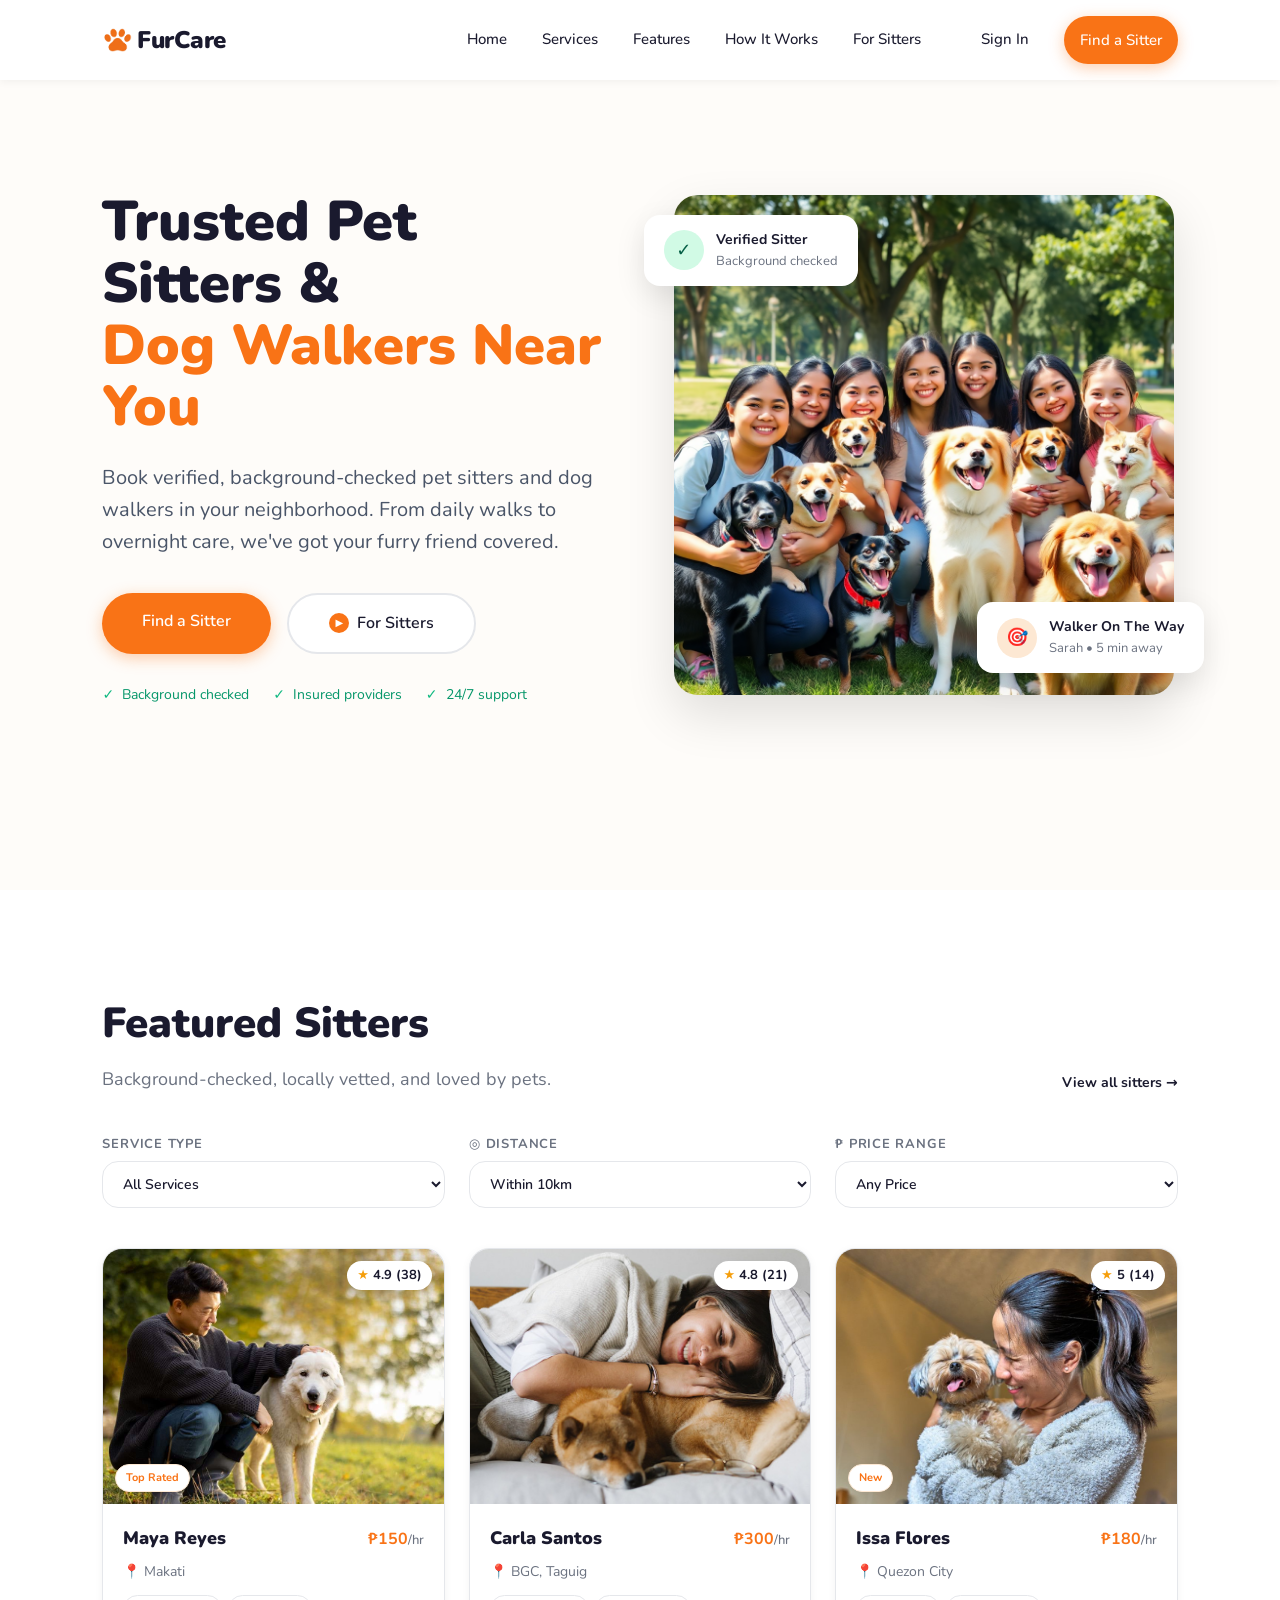
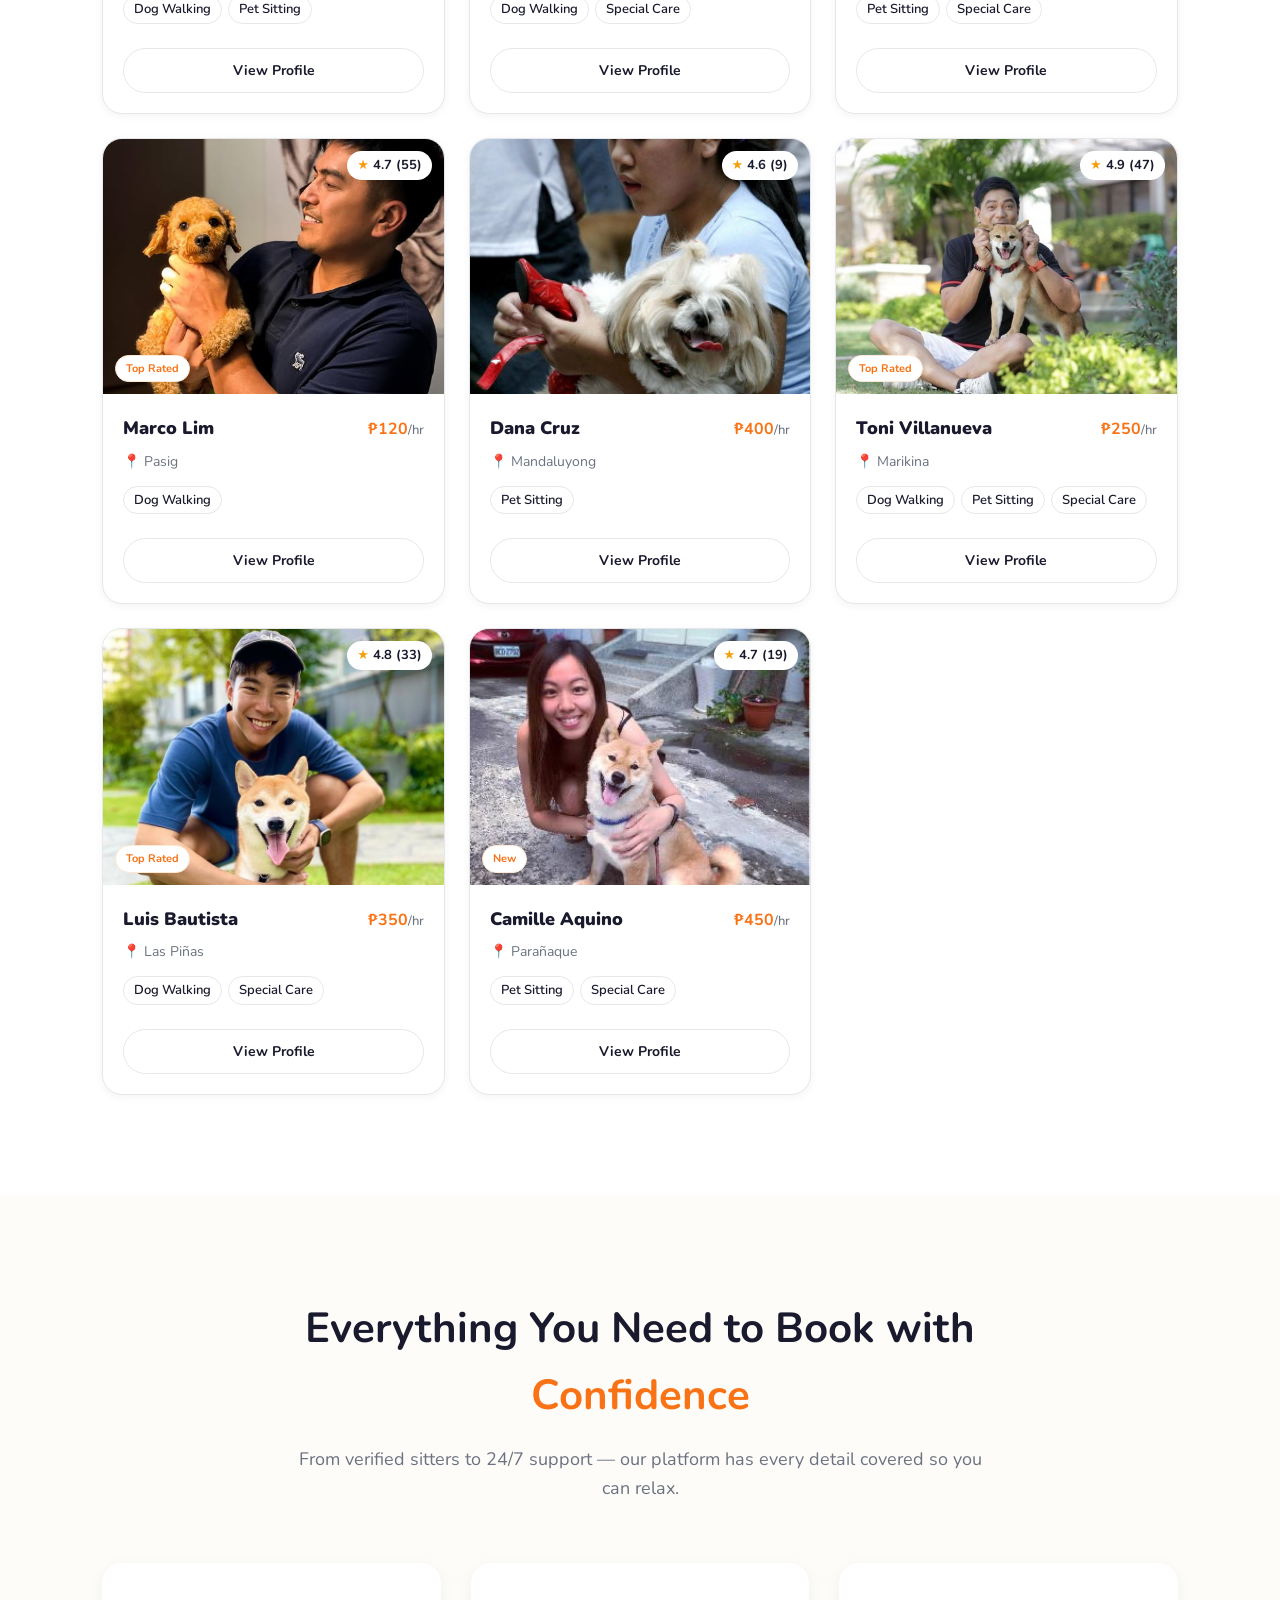
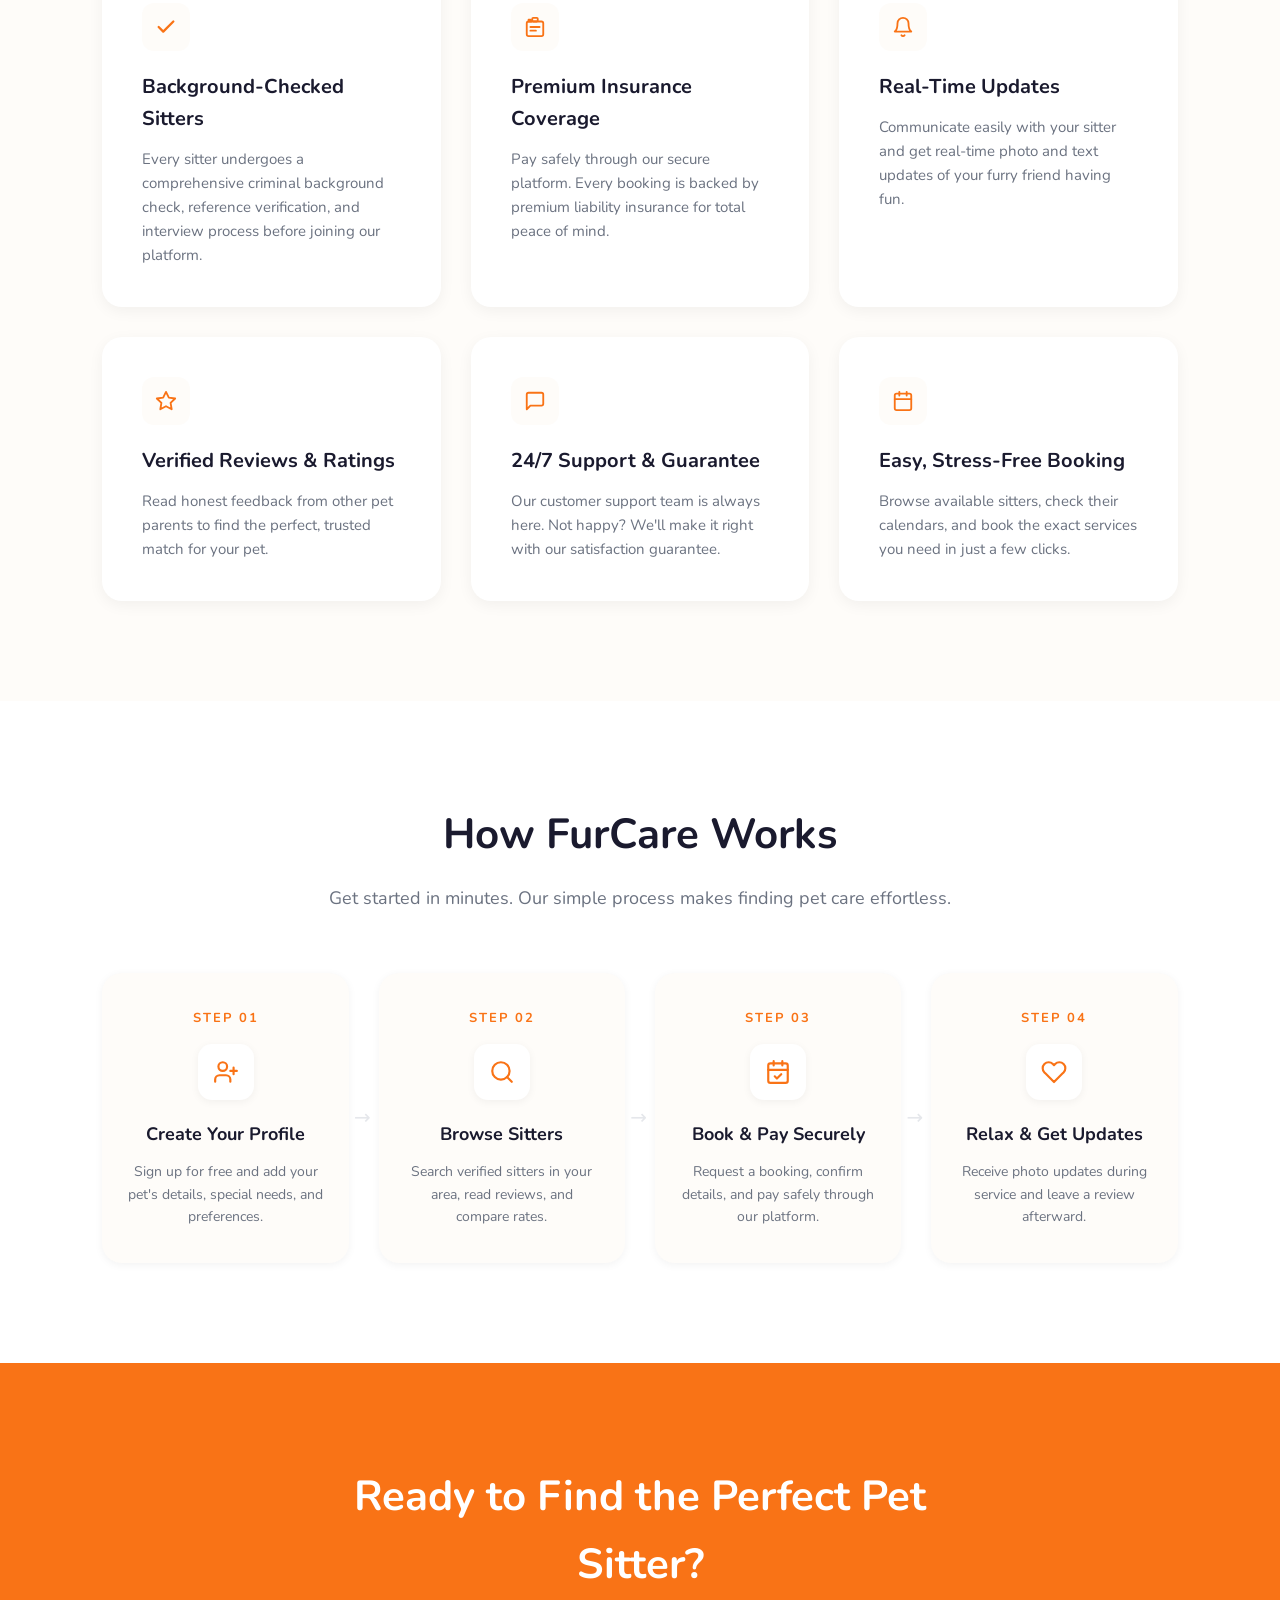
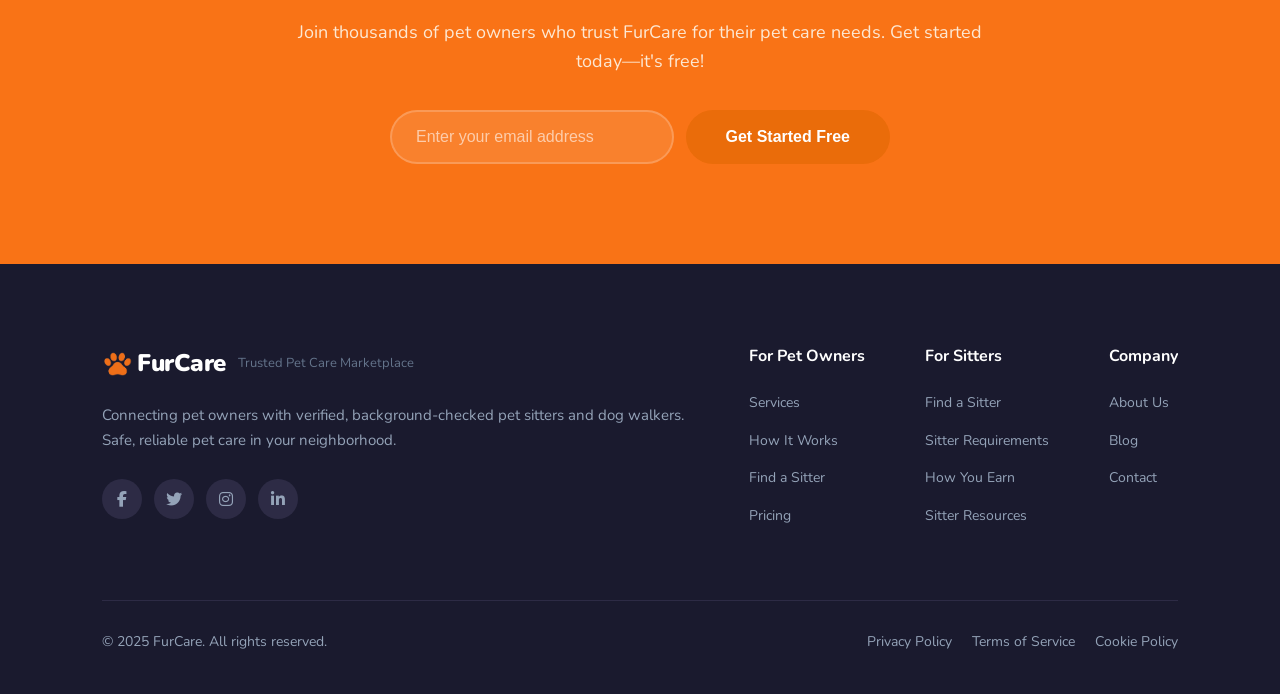
==== commit 5c49a239: "feat: major redesign to orange theme, auth split layout, sitter preview cards, rename sitters.html t" ====
--- a/index.html
+++ b/index.html
@@ -10,6 +10,9 @@
     <link rel="stylesheet" href="https://cdnjs.cloudflare.com/ajax/libs/font-awesome/6.5.1/css/all.min.css">
     
     <!-- Link to external CSS file -->
+    <link rel="preconnect" href="https://fonts.googleapis.com">
+    <link rel="preconnect" href="https://fonts.gstatic.com" crossorigin>
+    <link href="https://fonts.googleapis.com/css2?family=Nunito:wght@400;500;600;700;800;900&display=swap" rel="stylesheet">
     <link rel="stylesheet" href="css/styles.css">
     <link rel="stylesheet" href="css/sitters.css">
 </head>
@@ -19,14 +22,10 @@
 
     <!-- Header -->
     <header class="site-header">
-    <div class="logo-container">
-        <a href="/" style="text-decoration: none; color: inherit; display: flex; align-items: center;">
-            <div class="logo">
-                <span class="emoji">🐾</span>
-            </div>
-            <h1 class="header">FurCare</h1>
-        </a>
-    </div>
+        <div class="logo-container">
+            <img src="assets/images/1stpaw.png" class="logo-icon" alt="FurCare paw logo">
+            <span class="logo-text">FurCare</span>
+        </div>
 
         <nav class="main-nav">
             <ul class="nav-left">
@@ -79,7 +78,7 @@
 
             <div class="hero-visual">
                 <div class="image-wrapper">
-                    <img src="assets/images/pet_hero.jpg" alt="Dog licking nose" class="main-img" />
+                    <img src="assets/images/sitters/petswsitters.png" alt="Dog licking nose" class="main-img" />
                     
                     <div class="floating-card health-check">
                         <div class="card-icon check-circle">✓</div>
@@ -102,29 +101,22 @@
     </section>
 
 
-    <!--
-  STEP 1: Add this to your <head> after existing CSS links:
-  <link rel="stylesheet" href="css/sitters.css">
-
-  STEP 2: Paste this section between your hero and services sections in index.html
--->
-
     <!-- Sitter preview -->
     <section class="sitter-preview">
-
+    
     <div class="sitter-preview__header">
         <div>
-        <h2>Meet our sitters</h2>
+        <h2>Featured Sitters</h2>
         <p>Background-checked, locally vetted, and loved by pets.</p>
         </div>
         <a href="auth.html?tab=signup&redirect=sitters.html" class="sitter-preview__see-all">
-        See all sitters →
+        View all sitters →
         </a>
     </div>
-
+    
     <!-- Filter bar -->
     <div class="sitter-filters">
-
+    
         <div class="sitter-filter__group">
         <label class="sitter-filter__label" for="serviceFilter">Service Type</label>
         <select class="sitter-filter__select" id="serviceFilter">
@@ -134,27 +126,23 @@
             <option value="Special Care">Special Care</option>
         </select>
         </div>
-
+    
         <div class="sitter-filter__group">
         <!--
             Distance filter is intentionally non-functional on this page.
-            Requires Geolocation API + real coordinates per sitter.
-            Will be wired up on sitters.html with real Firestore data.
+            Requires Geolocation API + real sitter coordinates.
+            Will be wired on sitters.html with real Firestore data.
         -->
-        <label class="sitter-filter__label" for="distanceFilter">
-            <span class="sitter-filter__label-icon">◎</span> Distance
-        </label>
+        <label class="sitter-filter__label" for="distanceFilter">◎ Distance</label>
         <select class="sitter-filter__select" id="distanceFilter">
             <option value="all">Within 10km</option>
             <option value="5">Within 5km</option>
             <option value="2">Within 2km</option>
         </select>
         </div>
-
+    
         <div class="sitter-filter__group">
-        <label class="sitter-filter__label" for="priceFilter">
-            ₱ Price Range
-        </label>
+        <label class="sitter-filter__label" for="priceFilter">₱ Price Range</label>
         <select class="sitter-filter__select" id="priceFilter">
             <option value="all">Any Price</option>
             <option value="200">Up to ₱200/hr</option>
@@ -162,55 +150,84 @@
             <option value="500">Up to ₱500/hr</option>
         </select>
         </div>
-
+    
     </div>
-
+    
     <!-- JS renders cards here -->
     <div class="sitter-grid" id="sitterPreviewGrid"></div>
-
-    </section>
-
-   <!-- Features -->
-     <section id="features" class="features-section">
+    
+    </section>
+
+  <!-- Features -->
+    <section id="features" class="features-section">
         <div class="section-header">
-            <h2>Everything You Need to Book with Confidence</h2>
+            <h2>Everything You Need to Book with <span class="highlight">Confidence</span></h2>
             <p>From verified sitters to 24/7 support — our platform has every detail covered so you can relax.</p>
         </div>
 
         <div class="features-grid">
 
             <div class="feature-card">
-                <div class="icon-box green">✓</div>
+                <div class="icon-box">
+                    <svg xmlns="http://www.w3.org/2000/svg" width="22" height="22" viewBox="0 0 24 24" fill="none" stroke="currentColor" stroke-width="2.5" stroke-linecap="round" stroke-linejoin="round">
+                        <path d="M20 6L9 17l-5-5"/>
+                    </svg>
+                </div>
                 <h3>Background-Checked Sitters</h3>
                 <p>Every sitter undergoes a comprehensive criminal background check, reference verification, and interview process before joining our platform.</p>
             </div>
 
             <div class="feature-card">
-                <div class="icon-box pink">📋</div>
+                <div class="icon-box">
+                    <svg xmlns="http://www.w3.org/2000/svg" width="22" height="22" viewBox="0 0 24 24" fill="none" stroke="currentColor" stroke-width="2" stroke-linecap="round" stroke-linejoin="round">
+                        <rect x="9" y="2" width="6" height="4" rx="1"/>
+                        <path d="M5 4h2a1 1 0 0 1 1 1v1H5V4z"/>
+                        <rect x="3" y="6" width="18" height="16" rx="2"/>
+                        <path d="M7 12h10M7 16h6"/>
+                    </svg>
+                </div>
                 <h3>Premium Insurance Coverage</h3>
                 <p>Pay safely through our secure platform. Every booking is backed by premium liability insurance for total peace of mind.</p>
             </div>
 
             <div class="feature-card">
-                <div class="icon-box blue">🔔</div>
+                <div class="icon-box">
+                    <svg xmlns="http://www.w3.org/2000/svg" width="22" height="22" viewBox="0 0 24 24" fill="none" stroke="currentColor" stroke-width="2" stroke-linecap="round" stroke-linejoin="round">
+                        <path d="M18 8A6 6 0 0 0 6 8c0 7-3 9-3 9h18s-3-2-3-9"/>
+                        <path d="M13.73 21a2 2 0 0 1-3.46 0"/>
+                    </svg>
+                </div>
                 <h3>Real-Time Updates</h3>
                 <p>Communicate easily with your sitter and get real-time photo and text updates of your furry friend having fun.</p>
             </div>
 
             <div class="feature-card">
-                <div class="icon-box purple">⭐</div>
+                <div class="icon-box">
+                    <svg xmlns="http://www.w3.org/2000/svg" width="22" height="22" viewBox="0 0 24 24" fill="none" stroke="currentColor" stroke-width="2" stroke-linecap="round" stroke-linejoin="round">
+                        <polygon points="12 2 15.09 8.26 22 9.27 17 14.14 18.18 21.02 12 17.77 5.82 21.02 7 14.14 2 9.27 8.91 8.26 12 2"/>
+                    </svg>
+                </div>
                 <h3>Verified Reviews & Ratings</h3>
                 <p>Read honest feedback from other pet parents to find the perfect, trusted match for your pet.</p>
             </div>
 
             <div class="feature-card">
-                <div class="icon-box orange">💬</div>
+                <div class="icon-box">
+                    <svg xmlns="http://www.w3.org/2000/svg" width="22" height="22" viewBox="0 0 24 24" fill="none" stroke="currentColor" stroke-width="2" stroke-linecap="round" stroke-linejoin="round">
+                        <path d="M21 15a2 2 0 0 1-2 2H7l-4 4V5a2 2 0 0 1 2-2h14a2 2 0 0 1 2 2z"/>
+                    </svg>
+                </div>
                 <h3>24/7 Support & Guarantee</h3>
                 <p>Our customer support team is always here. Not happy? We'll make it right with our satisfaction guarantee.</p>
             </div>
 
             <div class="feature-card">
-                <div class="icon-box cyan">📅</div>
+                <div class="icon-box">
+                    <svg xmlns="http://www.w3.org/2000/svg" width="22" height="22" viewBox="0 0 24 24" fill="none" stroke="currentColor" stroke-width="2" stroke-linecap="round" stroke-linejoin="round">
+                        <rect x="3" y="4" width="18" height="18" rx="2"/>
+                        <path d="M16 2v4M8 2v4M3 10h18"/>
+                    </svg>
+                </div>
                 <h3>Easy, Stress-Free Booking</h3>
                 <p>Browse available sitters, check their calendars, and book the exact services you need in just a few clicks.</p>
             </div>
@@ -228,8 +245,13 @@
         <div class="steps-grid">
             <div class="step-box">
                 <div class="step-number">STEP 01</div>
-                <div class="step-icon-blue">
-                    <i class="fa-solid fa-user-plus"></i>
+                <div class="step-icon">
+                    <svg xmlns="http://www.w3.org/2000/svg" width="26" height="26" viewBox="0 0 24 24" fill="none" stroke="currentColor" stroke-width="2" stroke-linecap="round" stroke-linejoin="round">
+                        <path d="M16 21v-2a4 4 0 0 0-4-4H6a4 4 0 0 0-4 4v2"/>
+                        <circle cx="9" cy="7" r="4"/>
+                        <line x1="19" y1="8" x2="19" y2="14"/>
+                        <line x1="22" y1="11" x2="16" y2="11"/>
+                    </svg>
                 </div>
                 <h3>Create Your Profile</h3>
                 <p>Sign up for free and add your pet's details, special needs, and preferences.</p>
@@ -237,8 +259,11 @@
 
             <div class="step-box">
                 <div class="step-number">STEP 02</div>
-                <div class="step-icon-purple">
-                    <i class="fa-solid fa-magnifying-glass"></i>
+                <div class="step-icon">
+                    <svg xmlns="http://www.w3.org/2000/svg" width="26" height="26" viewBox="0 0 24 24" fill="none" stroke="currentColor" stroke-width="2" stroke-linecap="round" stroke-linejoin="round">
+                        <circle cx="11" cy="11" r="8"/>
+                        <line x1="21" y1="21" x2="16.65" y2="16.65"/>
+                    </svg>
                 </div>
                 <h3>Browse Sitters</h3>
                 <p>Search verified sitters in your area, read reviews, and compare rates.</p>
@@ -246,8 +271,12 @@
 
             <div class="step-box">
                 <div class="step-number">STEP 03</div>
-                <div class="step-icon-pink">
-                    <i class="fa-solid fa-calendar-check"></i>
+                <div class="step-icon">
+                    <svg xmlns="http://www.w3.org/2000/svg" width="26" height="26" viewBox="0 0 24 24" fill="none" stroke="currentColor" stroke-width="2" stroke-linecap="round" stroke-linejoin="round">
+                        <rect x="3" y="4" width="18" height="18" rx="2"/>
+                        <path d="M16 2v4M8 2v4M3 10h18"/>
+                        <path d="M9 16l2 2 4-4"/>
+                    </svg>
                 </div>
                 <h3>Book & Pay Securely</h3>
                 <p>Request a booking, confirm details, and pay safely through our platform.</p>
@@ -255,8 +284,10 @@
 
             <div class="step-box">
                 <div class="step-number">STEP 04</div>
-                <div class="step-icon-green">
-                    <i class="fa-solid fa-heart"></i>
+                <div class="step-icon">
+                    <svg xmlns="http://www.w3.org/2000/svg" width="26" height="26" viewBox="0 0 24 24" fill="none" stroke="currentColor" stroke-width="2" stroke-linecap="round" stroke-linejoin="round">
+                        <path d="M20.84 4.61a5.5 5.5 0 0 0-7.78 0L12 5.67l-1.06-1.06a5.5 5.5 0 0 0-7.78 7.78l1.06 1.06L12 21.23l7.78-7.78 1.06-1.06a5.5 5.5 0 0 0 0-7.78z"/>
+                    </svg>
                 </div>
                 <h3>Relax & Get Updates</h3>
                 <p>Receive photo updates during service and leave a review afterward.</p>
@@ -292,11 +323,11 @@
             <div class="footer-top">
                 <div class="footer-brand">
                     <div class="brand-header">
-                        <div class="footer-logo">🐾</div>
-                        <div>
-                            <h3 class="brand-name">FurCare</h3>
-                            <span class="brand-tagline">Trusted Pet Care Marketplace</span>
+                        <div class="logo-container">
+                            <img src="assets/images/1stpaw.png" class="logo-icon" alt="FurCare paw logo">
+                            <span class="logo-text">FurCare</span>
                         </div>
+                        <span class="brand-tagline">Trusted Pet Care Marketplace</span>
                     </div>
 
                     <p class="brand-desc">
--- a/css/styles.css
+++ b/css/styles.css
@@ -1,131 +1,125 @@
-/* Root Variables */
+@import url('https://fonts.googleapis.com/css2?family=Nunito:wght@400;500;600;700;800;900&display=swap');
+
 :root {
-    /* Color Palette */
-    --color-primary: #a855f7;
-    --color-primary-dark: #9333ea;
-    --color-secondary: #ec4899;
-    --color-secondary-dark: #db2777;
-    
-    /* Gradient Colors */
-    --gradient-primary: linear-gradient(135deg, #a855f7, #ec4899);
-    --gradient-purple: linear-gradient(135deg, #ae4af2, #f04294);
-    --gradient-hero-bg: linear-gradient(135deg, #fdf2f8 0%, #f5f3ff 100%);
-    --gradient-cta-bg: linear-gradient(135deg, #1e1b4b 0%, #312e81 100%);
-    
-    /* Icon Gradients */
-    --gradient-blue: linear-gradient(135deg, #3b82f6, #2563eb);
-    --gradient-purple-alt: linear-gradient(135deg, #a855f7, #9333ea);
-    --gradient-green: linear-gradient(135deg, #10b981, #059669);
-    --gradient-orange: linear-gradient(135deg, #f59e0b, #d97706);
-    --gradient-pink: linear-gradient(135deg, #ec4899, #db2777);
-    --gradient-cyan: linear-gradient(135deg, #06b6d4, #0891b2);
-    
-    /* Neutral Colors */
-    --color-text-primary: #1a1a1a;
-    --color-text-secondary: #6b7280;
-    --color-text-tertiary: #94a3b8;
-    --color-text-muted: #4a5568;
-    
-    /* Background Colors */
-    --color-bg-primary: #ffffff;
-    --color-bg-quad: #fffafa;
-    --color-bg-secondary: #fef9f4;
-    --color-bg-tertiary: #fafafa;
-    --color-bg-dark: #0f172a;
-    --color-bg-dark-secondary: #1e293b;
-    
-    /* Border Colors */
-    --color-border-light: #e5e7eb;
-    --color-border-lighter: #f3e8ff;
-    --color-border-dark: #1e293b;
-    
-    /* Success/Status Colors */
-    --color-success: #10b981;
-    --color-success-dark: #059669;
-    --color-success-bg: #d1fae5;
-    --color-success-text: #065f46;
-    
-    /* Accent Colors */
-    --color-pink-bg: #fce7f3;
-    --color-pink-text: #be185d;
-    --color-purple-light: #e0e7ff;
-    --color-slate: #64748b;
-    
-    /* Spacing Scale */
-    --space-xs: 8px;
-    --space-sm: 12px;
-    --space-md: 16px;
-    --space-lg: 20px;
-    --space-xl: 24px;
-    --space-2xl: 30px;
-    --space-3xl: 35px;
-    --space-4xl: 40px;
-    --space-5xl: 50px;
-    --space-6xl: 60px;
-    --space-7xl: 80px;
-    --space-8xl: 100px;
-    
-    /* Typography */
-    --font-family-base: 'Segoe UI', system-ui, -apple-system, sans-serif;
-    
-    --font-size-xs: 13px;
-    --font-size-sm: 14px;
-    --font-size-base: 15px;
-    --font-size-md: 16px;
-    --font-size-lg: 18px;
-    --font-size-xl: 20px;
-    --font-size-2xl: 22px;
-    --font-size-3xl: 24px;
-    --font-size-4xl: 32px;
-    --font-size-5xl: 42px;
-    --font-size-6xl: 56px;
-    
-    --font-weight-normal: 500;
-    --font-weight-semibold: 600;
-    --font-weight-bold: 700;
-    --font-weight-extrabold: 800;
-    
-    --line-height-tight: 1.1;
-    --line-height-normal: 1.6;
-    --line-height-relaxed: 1.7;
-    
-    /* Border Radius */
-    --radius-sm: 16px;
-    --radius-md: 20px;
-    --radius-lg: 24px;
-    --radius-full: 50px;
-    --radius-circle: 50%;
-    
-    /* Shadows */
-    --shadow-sm: 0 2px 8px rgba(0, 0, 0, 0.05);
-    --shadow-md: 0 4px 15px rgba(0, 0, 0, 0.05);
-    --shadow-lg: 0 10px 30px rgba(0, 0, 0, 0.15);
-    --shadow-xl: 0 20px 50px rgba(0, 0, 0, 0.15);
-    --shadow-primary: 0 4px 15px rgba(168, 85, 247, 0.3);
-    --shadow-primary-hover: 0 6px 20px rgba(168, 85, 247, 0.4);
-    --shadow-card-hover: 0 20px 40px rgba(168, 85, 247, 0.15);
-    
-    /* Transitions */
-    --transition-fast: 0.2s ease;
-    --transition-base: 0.3s ease;
-    --transition-slow: 0.3s ease-in-out;
-    
-    /* Z-index Scale */
-    --z-base: 1;
-    --z-dropdown: 1000;
-    --z-sticky: 9999;
-    --z-overlay: 9998;
-    --z-modal: 10000;
-    --z-modal-content: 10001;
-    
-    /* Layout */
-    --max-width-container: 1200px;
-    --max-width-container-lg: 1400px;
-    --max-width-text: 600px;
-    --max-width-section-header: 700px;
-    --padding-section: var(--space-8xl) 8%;
-    --padding-section-mobile: 60px 5%;
-}
+  /* Primary */
+  --color-primary: #F97316;
+  --color-primary-dark: #EA6C0A;
+  --color-secondary: #1e1b4b;
+  --color-secondary-dark: #16144a;
+
+  /* Neutral colors */
+  --color-text-primary: #1a1a2e;
+  --color-text-secondary: #6b7280;
+  --color-text-tertiary: #94a3b8;
+  --color-text-muted: #4a5568;
+
+  /* Backgrounds — warm cream palette */
+  --color-bg-primary: #ffffff;
+  --color-bg-quad: #FEFCF9;
+  --color-bg-secondary: #FEFCF9;
+  --color-bg-tertiary: #FEFCF9;
+  --color-bg-dark: #1a1a2e;
+  --color-bg-dark-secondary: #2d2b45;
+
+  /* Borders */
+  --color-border-light: #e5e7eb;
+  --color-border-lighter: #FDE8D3;
+  --color-border-dark: #1a1a2e;
+
+  /* Status */
+  --color-success: #10b981;
+  --color-success-dark: #059669;
+  --color-success-bg: #d1fae5;
+  --color-success-text: #065f46;
+
+  /* Accent */
+  --color-pink-bg: #FDE8D3;
+  --color-pink-text: #EA580C;
+  --color-purple-light: #FDE8D3;
+  --color-slate: #64748b;
+
+  /* Icon colors — flat */
+  --color-icon-blue: #3b82f6;
+  --color-icon-green: #10b981;
+  --color-icon-pink: #fb923c;
+  --color-icon-cyan: #06b6d4;
+
+  /* Spacing */
+  --space-xs: 8px;
+  --space-sm: 12px;
+  --space-md: 16px;
+  --space-lg: 20px;
+  --space-xl: 24px;
+  --space-2xl: 30px;
+  --space-3xl: 35px;
+  --space-4xl: 40px;
+  --space-5xl: 50px;
+  --space-6xl: 60px;
+  --space-7xl: 80px;
+  --space-8xl: 100px;
+
+  /* Typography */
+  --font-family-base: 'Nunito', system-ui, -apple-system, sans-serif;
+
+  --font-size-xs: 13px;
+  --font-size-sm: 14px;
+  --font-size-base: 15px;
+  --font-size-md: 16px;
+  --font-size-lg: 18px;
+  --font-size-xl: 20px;
+  --font-size-2xl: 22px;
+  --font-size-3xl: 24px;
+  --font-size-4xl: 32px;
+  --font-size-5xl: 42px;
+  --font-size-6xl: 56px;
+
+  --font-weight-normal: 500;
+  --font-weight-semibold: 600;
+  --font-weight-bold: 700;
+  --font-weight-extrabold: 900;
+
+  --line-height-tight: 1.1;
+  --line-height-normal: 1.6;
+  --line-height-relaxed: 1.7;
+
+  /* Border radius */
+  --radius-sm: 16px;
+  --radius-md: 20px;
+  --radius-lg: 24px;
+  --radius-full: 50px;
+  --radius-circle: 50%;
+
+  /* Shadows */
+  --shadow-sm: 0 2px 8px rgba(0, 0, 0, 0.05);
+  --shadow-md: 0 4px 15px rgba(0, 0, 0, 0.05);
+  --shadow-lg: 0 10px 30px rgba(0, 0, 0, 0.10);
+  --shadow-xl: 0 20px 50px rgba(0, 0, 0, 0.12);
+  --shadow-primary: 0 4px 15px rgba(249, 115, 22, 0.35);
+  --shadow-primary-hover: 0 6px 20px rgba(249, 115, 22, 0.45);
+  --shadow-card-hover: 0 20px 40px rgba(249, 115, 22, 0.12);
+
+  /* Transitions */
+  --transition-fast: 0.2s ease;
+  --transition-base: 0.3s ease;
+  --transition-slow: 0.3s ease-in-out;
+
+  /* Z-index */
+  --z-base: 1;
+  --z-dropdown: 1000;
+  --z-sticky: 9999;
+  --z-overlay: 9998;
+  --z-modal: 10000;
+  --z-modal-content: 10001;
+
+  /* Layout */
+  --max-width-container: 1200px;
+  --max-width-container-lg: 1400px;
+  --max-width-text: 600px;
+  --max-width-section-header: 700px;
+  --padding-section: var(--space-8xl) 8%;
+  --padding-section-mobile: 60px 5%;
+}
+
 
 /* Reset */
 * {
@@ -161,18 +155,20 @@
 .logo-container {
     display: flex;
     align-items: center;
-    gap: var(--space-sm);
-}
-
-.logo {
-    width: var(--space-5xl);
-    height: var(--space-5xl);
-    border-radius: var(--radius-circle);
-    background: var(--gradient-purple);
-    display: flex;
-    align-items: center;
-    justify-content: center;
-    box-shadow: 0 4px 10px rgba(174, 74, 242, 0.3);
+    gap: 5px;
+}
+
+.logo-icon {
+    flex-shrink: 0;
+    width: 30px;
+    height: 25px;
+}
+
+.logo-text {
+    font-size: var(--font-size-3xl);
+    font-weight: var(--font-weight-extrabold);
+    color: var(--color-text-primary);
+    letter-spacing: -0.5px;
 }
 
 .emoji {
@@ -213,8 +209,7 @@
     color: var(--color-primary);
 }
 
-
-/* Mobile menu toggle (hidden by default) */
+/* Mobile menu toggle */
 .mobile-menu-toggle {
     display: none;
     background: none;
@@ -255,10 +250,7 @@
 }
 
 .hero-title .highlight {
-    background: var(--gradient-primary);
-    -webkit-background-clip: text;
-    -webkit-text-fill-color: transparent;
-    background-clip: text;
+    color: var(--color-primary);
 }
 
 .hero-subtitle {
@@ -278,7 +270,7 @@
 /* Button Styles */
 .btn-right-nav {
     padding: var(--space-sm) var(--space-md);
-    background: var(--gradient-primary);
+    background: var(--color-primary);
     color: var(--color-bg-primary) !important;
     border-radius: var(--radius-full);
     text-decoration: none;
@@ -292,12 +284,12 @@
 .btn-right-nav:hover {
     transform: translateY(-1px);
     box-shadow: var(--shadow-primary-hover);
-}
-
+    background: var(--color-primary-dark);
+}
 
 .btn-primary {
     padding: var(--space-md) var(--space-4xl);
-    background: var(--gradient-primary);
+    background: var(--color-primary);
     color: var(--color-bg-primary);
     border-radius: var(--radius-full);
     text-decoration: none;
@@ -308,10 +300,10 @@
     transition: transform var(--transition-fast), box-shadow var(--transition-fast);
 }
 
-
 .btn-primary:hover {
     transform: translateY(-2px);
     box-shadow: var(--shadow-primary-hover);
+    background: var(--color-primary-dark);
 }
 
 .btn-secondary {
@@ -337,7 +329,7 @@
 .play-icon {
     width: var(--space-lg);
     height: var(--space-lg);
-    background: var(--gradient-primary);
+    background: var(--color-primary);
     border-radius: var(--radius-circle);
     display: flex;
     align-items: center;
@@ -473,7 +465,7 @@
 }
 
 .service-card {
-    background: linear-gradient(135deg, var(--color-bg-tertiary) 0%, var(--color-bg-primary) 100%);
+    background: var(--color-bg-tertiary);
     border: 1px solid var(--color-border-light);
     border-radius: var(--radius-md);
     padding: var(--space-4xl) var(--space-2xl);
@@ -496,9 +488,9 @@
     align-items: center;
     justify-content: center;
     font-size: 36px;
-    background: var(--gradient-primary);
+    background: var(--color-primary);
     color: var(--color-bg-primary);
-    box-shadow: 0 8px 20px rgba(168, 85, 247, 0.3);
+    box-shadow: var(--shadow-primary);
 }
 
 .service-card h3 {
@@ -523,8 +515,77 @@
 /* Features */
 .features-section {
     padding: var(--padding-section);
-    background: var(--gradient-hero-bg);
-}
+    background: var(--color-bg-secondary);
+}
+
+.section-header--left {
+    text-align: left;
+    max-width: 100%;
+    margin: 0 0 var(--space-6xl);
+}
+
+.section-header--left h2 {
+    font-size: var(--font-size-6xl);
+    margin-bottom: var(--space-md);
+    color: var(--color-text-primary);
+    font-weight: var(--font-weight-extrabold);
+}
+
+.section-header--left p {
+    color: var(--color-text-secondary);
+    font-size: var(--font-size-lg);
+    line-height: var(--line-height-normal);
+}
+
+.highlight {
+    color: var(--color-primary);
+}
+
+.feature-card {
+    background: var(--color-bg-primary);
+    border: none;
+    border-radius: var(--radius-md);
+    padding: var(--space-4xl);
+    transition: all var(--transition-base);
+    box-shadow: var(--shadow-md);
+}
+
+.feature-card:hover {
+    transform: translateY(-6px);
+    box-shadow: var(--shadow-card-hover);
+}
+
+.icon-box {
+    width: 48px;
+    height: 48px;
+    border-radius: 12px;
+    display: flex;
+    align-items: center;
+    justify-content: center;
+    font-size: 22px;
+    margin-bottom: var(--space-lg);
+    background: var(--color-bg-tertiary);
+    color: var(--color-primary);
+}
+
+/* Remove old colored icon variants since they're no longer used */
+.blue, .purple, .green, .orange, .pink, .cyan {
+    background: var(--color-bg-tertiary);
+    color: var(--color-primary);
+}
+
+.feature-card h3 {
+    font-size: var(--font-size-xl);
+    margin-bottom: var(--space-sm);
+    color: var(--color-text-primary);
+}
+
+.feature-card p {
+    color: var(--color-text-secondary);
+    font-size: var(--font-size-base);
+    line-height: var(--line-height-normal);
+}
+
 
 .features-grid {
     display: grid;
@@ -534,50 +595,6 @@
     margin: 0 auto;
 }
 
-.feature-card {
-    background: var(--color-bg-primary);
-    border: 1px solid var(--color-border-lighter);
-    border-radius: var(--radius-md);
-    padding: var(--space-3xl);
-    transition: all var(--transition-base);
-}
-
-.feature-card:hover {
-    transform: translateY(-6px);
-    box-shadow: 0 15px 35px rgba(168, 85, 247, 0.1);
-}
-
-.icon-box {
-    width: var(--space-6xl);
-    height: var(--space-6xl);
-    border-radius: var(--radius-sm);
-    display: flex;
-    align-items: center;
-    justify-content: center;
-    font-size: 28px;
-    margin-bottom: var(--space-lg);
-}
-
-/* Icon color variants */
-.blue { background: var(--gradient-blue); color: var(--color-bg-primary); }
-.purple { background: var(--gradient-purple-alt); color: var(--color-bg-primary); }
-.green { background: var(--gradient-green); color: var(--color-bg-primary); }
-.orange { background: var(--gradient-orange); color: var(--color-bg-primary); }
-.pink { background: var(--gradient-pink); color: var(--color-bg-primary); }
-.cyan { background: var(--gradient-cyan); color: var(--color-bg-primary); }
-
-.feature-card h3 {
-    font-size: var(--font-size-xl);
-    margin-bottom: var(--space-sm);
-    color: var(--color-text-primary);
-}
-
-.feature-card p {
-    color: var(--color-text-secondary);
-    font-size: var(--font-size-base);
-    line-height: var(--line-height-normal);
-}
-
 /* How it works */
 .how-section {
     padding: var(--padding-section);
@@ -593,24 +610,25 @@
 }
 
 .step-box {
-    background: linear-gradient(135deg, var(--color-bg-tertiary) 0%, var(--color-bg-primary) 100%);
-    border: 1px solid var(--color-border-light);
+    background: var(--color-bg-tertiary);
+    border: none;
     border-radius: var(--radius-md);
     padding: var(--space-3xl) 25px;
     text-align: center;
     transition: all var(--transition-base);
     position: relative;
+    box-shadow: var(--shadow-sm);
 }
 
 /* Arrow between steps */
 .step-box::after {
     content: '→';
     position: absolute;
-    right: -30px;
+    right: -22px;
     top: 50%;
     transform: translateY(-50%);
-    font-size: var(--font-size-3xl);
-    color: #d1d5db;
+    font-size: var(--font-size-xl);
+    color: var(--color-border-light);
     font-weight: 300;
 }
 
@@ -620,42 +638,35 @@
 
 .step-box:hover {
     transform: translateY(-6px);
-    box-shadow: 0 15px 35px rgba(168, 85, 247, 0.1);
-    border-color: var(--color-primary);
+    box-shadow: var(--shadow-card-hover);
 }
 
 .step-number {
-    font-size: var(--font-size-sm);
+    font-size: var(--font-size-xs);
     font-weight: var(--font-weight-bold);
     color: var(--color-primary);
     margin-bottom: var(--space-md);
-    letter-spacing: 1px;
-}
-
-.step-icon-blue,
-.step-icon-purple,
-.step-icon-pink,
-.step-icon-green {
-    width: 70px;
-    height: 70px;
+    letter-spacing: 2px;
+}
+
+.step-icon {
+    width: 56px;
+    height: 56px;
     margin: 0 auto var(--space-lg);
-    border-radius: var(--radius-md);
+    border-radius: 14px;
     display: flex;
     align-items: center;
     justify-content: center;
-    font-size: 28px;
-    color: var(--color-bg-primary);
-}
-
-.step-icon-blue { background: var(--gradient-blue); }
-.step-icon-purple { background: var(--gradient-purple-alt); }
-.step-icon-pink { background: var(--gradient-pink); }
-.step-icon-green { background: var(--gradient-green); }
+    background: var(--color-bg-primary);
+    color: var(--color-primary);
+    box-shadow: var(--shadow-sm);
+}
 
 .step-box h3 {
     font-size: var(--font-size-lg);
     margin-bottom: var(--space-sm);
     color: var(--color-text-primary);
+    font-weight: var(--font-weight-bold);
 }
 
 .step-box p {
@@ -664,11 +675,10 @@
     line-height: var(--line-height-normal);
 }
 
-
-/* Cta */
+/* CTA */
 .cta-section {
     padding: var(--padding-section);
-    background: var(--gradient-cta-bg);
+    background: var(--color-primary);
     text-align: center;
     color: var(--color-bg-primary);
 }
@@ -713,7 +723,7 @@
 
 .email-submit {
     padding: var(--space-md) var(--space-4xl);
-    background: var(--gradient-primary);
+    background: var(--color-primary-dark);
     color: var(--color-bg-primary);
     border: none;
     border-radius: var(--radius-full);
@@ -763,11 +773,15 @@
     width: 45px;
     height: 45px;
     border-radius: var(--radius-circle);
-    background: var(--gradient-purple);
+    background: var(--color-primary);
     display: flex;
     align-items: center;
     justify-content: center;
     font-size: var(--font-size-xl);
+}
+
+.footer-section .logo-text {
+    color: var(--color-bg-primary);
 }
 
 .brand-name {
@@ -807,7 +821,7 @@
 }
 
 .social-link:hover {
-    background: var(--gradient-primary);
+    background: var(--color-primary);
     color: var(--color-bg-primary);
 }
 
@@ -873,28 +887,28 @@
         grid-template-columns: 1fr;
         text-align: center;
     }
-    
+
     .hero-text {
         max-width: 100%;
     }
-    
+
     .hero-actions {
         justify-content: center;
     }
-    
+
     .hero-checklist {
         justify-content: center;
     }
-    
+
     .services-grid,
     .features-grid {
         grid-template-columns: repeat(2, 1fr);
     }
-    
+
     .steps-grid {
         grid-template-columns: repeat(2, 1fr);
     }
-    
+
     .step-box::after {
         display: none;
     }
@@ -904,11 +918,11 @@
     :root {
         --padding-section: var(--padding-section-mobile);
     }
-    
+
     .site-header {
         padding: var(--space-md) 5%;
     }
-    
+
     .main-nav {
         display: none;
         position: fixed;
@@ -924,26 +938,26 @@
         transition: right var(--transition-slow);
         z-index: var(--z-modal);
     }
-    
+
     .main-nav.is-open {
         display: flex !important;
         flex-direction: column;
         gap: 0;
         right: 0;
     }
-    
+
     .main-nav.is-open .nav-left,
     .main-nav.is-open .nav-right {
         flex-direction: column;
         gap: 0;
         width: 100%;
     }
-    
+
     .main-nav.is-open .nav-left li,
     .main-nav.is-open .nav-right li {
         border-bottom: 1px solid #f0f0f0;
     }
-    
+
     .main-nav.is-open a {
         display: block;
         padding: var(--space-md) 0;
@@ -951,18 +965,17 @@
         color: var(--color-text-primary);
         transition: all var(--transition-fast);
     }
-    
+
     .main-nav.is-open a:hover {
         color: var(--color-primary);
-        
-    }
-    
+    }
+
     .main-nav.is-open .nav-right {
         margin-top: var(--space-2xl);
         padding-top: var(--space-2xl);
         border-top: 2px solid #f0f0f0;
     }
-    
+
     body.menu-open {
         overflow: hidden;
     }
@@ -979,40 +992,40 @@
         from { opacity: 0; }
         to { opacity: 1; }
     }
-    
+
     .mobile-menu-toggle {
         display: block;
         position: relative;
         z-index: var(--z-modal-content);
         transition: transform var(--transition-base);
     }
-    
+
     .mobile-menu-toggle.active {
         transform: rotate(90deg);
     }
-    
+
     .hero-section {
         padding: var(--padding-section-mobile);
     }
-    
+
     .hero-title {
         font-size: 36px;
     }
-    
+
     .hero-subtitle {
         font-size: var(--font-size-md);
     }
-    
+
     .section-header h2 {
         font-size: var(--font-size-4xl);
     }
-    
+
     .services-grid,
     .features-grid,
-    .steps-grid{
+    .steps-grid {
         grid-template-columns: 1fr;
     }
-    
+
     .floating-card {
         position: relative;
         left: 0 !important;
@@ -1022,11 +1035,11 @@
         margin: 10px auto;
         max-width: 280px;
     }
-    
+
     .email-form {
         flex-direction: column;
     }
-    
+
     .footer-links {
         flex-wrap: wrap;
         gap: var(--space-2xl);
@@ -1043,12 +1056,10 @@
         text-align: center;
     }
 
-   .main-nav.is-open a.btn-right-nav {
-    display: inline-block;
-    padding: 12px 32px;
-    width: auto;
-    margin-top: 15px;
-    }
-
-    
+    .main-nav.is-open a.btn-right-nav {
+        display: inline-block;
+        padding: 12px 32px;
+        width: auto;
+        margin-top: 15px;
+    }
 }
--- a/css/sitters.css
+++ b/css/sitters.css
@@ -1,7 +1,7 @@
 /* Sitter preview section */
 .sitter-preview {
   padding: var(--padding-section);
-  background: var(--color-bg-tertiary);
+  background: var(--color-bg-primary);
 }
 
 .sitter-preview__header {
@@ -14,7 +14,7 @@
 
 .sitter-preview__header h2 {
   font-size: var(--font-size-5xl);
-  font-weight: var(--font-weight-bold);
+  font-weight: var(--font-weight-extrabold);
   color: var(--color-text-primary);
   margin-bottom: var(--space-xs);
 }
@@ -26,16 +26,18 @@
 
 .sitter-preview__see-all {
   font-size: var(--font-size-sm);
-  font-weight: var(--font-weight-semibold);
-  color: var(--color-primary);
+  font-weight: var(--font-weight-bold);
+  color: var(--color-text-primary);
   text-decoration: none;
   white-space: nowrap;
+  display: flex;
+  align-items: center;
+  gap: 6px;
   transition: color var(--transition-fast);
 }
 
 .sitter-preview__see-all:hover {
-  color: var(--color-primary-dark);
-  text-decoration: underline;
+  color: var(--color-primary);
 }
 
 /* Filter bar */
@@ -55,28 +57,24 @@
 
 .sitter-filter__label {
   font-size: var(--font-size-xs);
-  font-weight: var(--font-weight-semibold);
+  font-weight: var(--font-weight-bold);
   color: var(--color-text-secondary);
   text-transform: uppercase;
-  letter-spacing: 0.04em;
+  letter-spacing: 0.06em;
   display: flex;
   align-items: center;
   gap: 4px;
-}
-
-.sitter-filter__label-icon {
-  font-size: var(--font-size-sm);
-  color: var(--color-text-secondary);
 }
 
 .sitter-filter__select {
   padding: var(--space-sm) var(--space-md);
-  border: 1px solid var(--color-border-light);
+  border: 1.5px solid var(--color-border-light);
   border-radius: var(--radius-sm);
   background: var(--color-bg-primary);
   color: var(--color-text-primary);
   font-size: var(--font-size-sm);
   font-family: var(--font-family-base);
+  font-weight: var(--font-weight-semibold);
   cursor: pointer;
   appearance: auto;
   transition: border-color var(--transition-fast);
@@ -87,7 +85,7 @@
   border-color: var(--color-primary);
 }
 
-/* Sitter grid — shared with sitters.html later */
+/* Sitter grid */
 .sitter-grid {
   display: grid;
   grid-template-columns: repeat(auto-fill, minmax(260px, 1fr));
@@ -96,7 +94,7 @@
   margin: 0 auto;
 }
 
-/* Empty state when no cards match filters */
+/* Empty state */
 .sitter-grid__empty {
   grid-column: 1 / -1;
   text-align: center;
@@ -108,12 +106,14 @@
 /* Sitter card */
 .sitter-card {
   background: var(--color-bg-primary);
-  border: 1px solid var(--color-border-light);
+  border: 1.5px solid var(--color-border-light);
   border-radius: var(--radius-md);
   overflow: hidden;
   box-shadow: var(--shadow-sm);
   transition: transform var(--transition-base), box-shadow var(--transition-base), border-color var(--transition-base);
   cursor: pointer;
+  display: flex;
+  flex-direction: column;
 }
 
 .sitter-card:hover {
@@ -122,7 +122,7 @@
   border-color: var(--color-primary);
 }
 
-/* Photo */
+/* Photo wrap */
 .sitter-card__photo-wrap {
   position: relative;
   aspect-ratio: 4 / 3;
@@ -141,20 +141,40 @@
   transform: scale(1.04);
 }
 
-/* Badge */
+/* Rating pill — top right corner of photo */
+.sitter-card__rating-pill {
+  position: absolute;
+  top: var(--space-sm);
+  right: var(--space-sm);
+  background: var(--color-bg-primary);
+  color: var(--color-text-primary);
+  font-size: var(--font-size-xs);
+  font-weight: var(--font-weight-bold);
+  padding: 4px 10px;
+  border-radius: var(--radius-full);
+  display: flex;
+  align-items: center;
+  gap: 4px;
+  box-shadow: var(--shadow-md);
+}
+
+.sitter-card__rating-pill .star {
+  color: #F59E0B;
+}
+
+/* Badge — bottom left of photo */
 .sitter-card__badge {
   position: absolute;
-  top: var(--space-sm);
+  bottom: var(--space-sm);
   left: var(--space-sm);
-  background: var(--gradient-primary);
-  color: var(--color-bg-primary);
+  background: var(--color-bg-primary);
+  color: var(--color-primary);
   font-size: 11px;
   font-weight: var(--font-weight-bold);
-  text-transform: uppercase;
-  letter-spacing: 0.05em;
   padding: 4px 10px;
   border-radius: var(--radius-full);
-  box-shadow: var(--shadow-primary);
+  box-shadow: var(--shadow-md);
+  border: 1.5px solid var(--color-border-lighter);
 }
 
 /* Card body */
@@ -163,54 +183,84 @@
   display: flex;
   flex-direction: column;
   gap: var(--space-xs);
-}
-
+  flex: 1;
+}
+
+/* Name + price row */
 .sitter-card__top {
   display: flex;
   justify-content: space-between;
   align-items: baseline;
+  gap: var(--space-xs);
 }
 
 .sitter-card__name {
-  font-weight: var(--font-weight-semibold);
-  font-size: var(--font-size-md);
-  color: var(--color-text-primary);
-}
-
-.sitter-card__rating {
-  font-size: var(--font-size-sm);
-  color: var(--color-text-primary);
-  font-weight: var(--font-weight-semibold);
-}
-
-.sitter-card__reviews {
-  color: var(--color-text-secondary);
-  font-weight: var(--font-weight-normal);
-  font-size: var(--font-size-xs);
-}
-
-.sitter-card__location {
-  font-size: var(--font-size-sm);
-  color: var(--color-text-secondary);
-}
-
-.sitter-card__experience {
-  font-size: var(--font-size-sm);
-  color: var(--color-text-secondary);
-  line-height: var(--line-height-normal);
+  font-weight: var(--font-weight-extrabold);
+  font-size: var(--font-size-lg);
+  color: var(--color-text-primary);
 }
 
 .sitter-card__price {
   font-size: var(--font-size-md);
   font-weight: var(--font-weight-bold);
   color: var(--color-primary);
-  margin-top: 4px;
+  white-space: nowrap;
 }
 
 .sitter-card__per-hour {
   font-weight: var(--font-weight-normal);
   font-size: var(--font-size-xs);
   color: var(--color-text-secondary);
+}
+
+/* Location row */
+.sitter-card__location {
+  font-size: var(--font-size-sm);
+  color: var(--color-text-secondary);
+  display: flex;
+  align-items: center;
+  gap: 4px;
+}
+
+/* Services as outlined chips */
+.sitter-card__services {
+  display: flex;
+  flex-wrap: wrap;
+  gap: 6px;
+  margin-top: 4px;
+}
+
+.sitter-card__service-tag {
+  font-size: var(--font-size-xs);
+  font-weight: var(--font-weight-semibold);
+  color: var(--color-text-primary);
+  border: 1.5px solid var(--color-border-light);
+  border-radius: var(--radius-full);
+  padding: 3px 10px;
+}
+
+/* View profile button */
+.sitter-card__btn {
+  display: block;
+  width: 100%;
+  margin-top: var(--space-md);
+  padding: var(--space-sm) var(--space-md);
+  border: 1.5px solid var(--color-border-light);
+  border-radius: var(--radius-full);
+  background: var(--color-bg-primary);
+  color: var(--color-text-primary);
+  font-size: var(--font-size-sm);
+  font-weight: var(--font-weight-bold);
+  font-family: var(--font-family-base);
+  text-align: center;
+  cursor: pointer;
+  transition: background var(--transition-fast), color var(--transition-fast), border-color var(--transition-fast);
+}
+
+.sitter-card__btn:hover {
+  background: var(--color-primary);
+  color: var(--color-bg-primary);
+  border-color: var(--color-primary);
 }
 
 /* Responsive */
